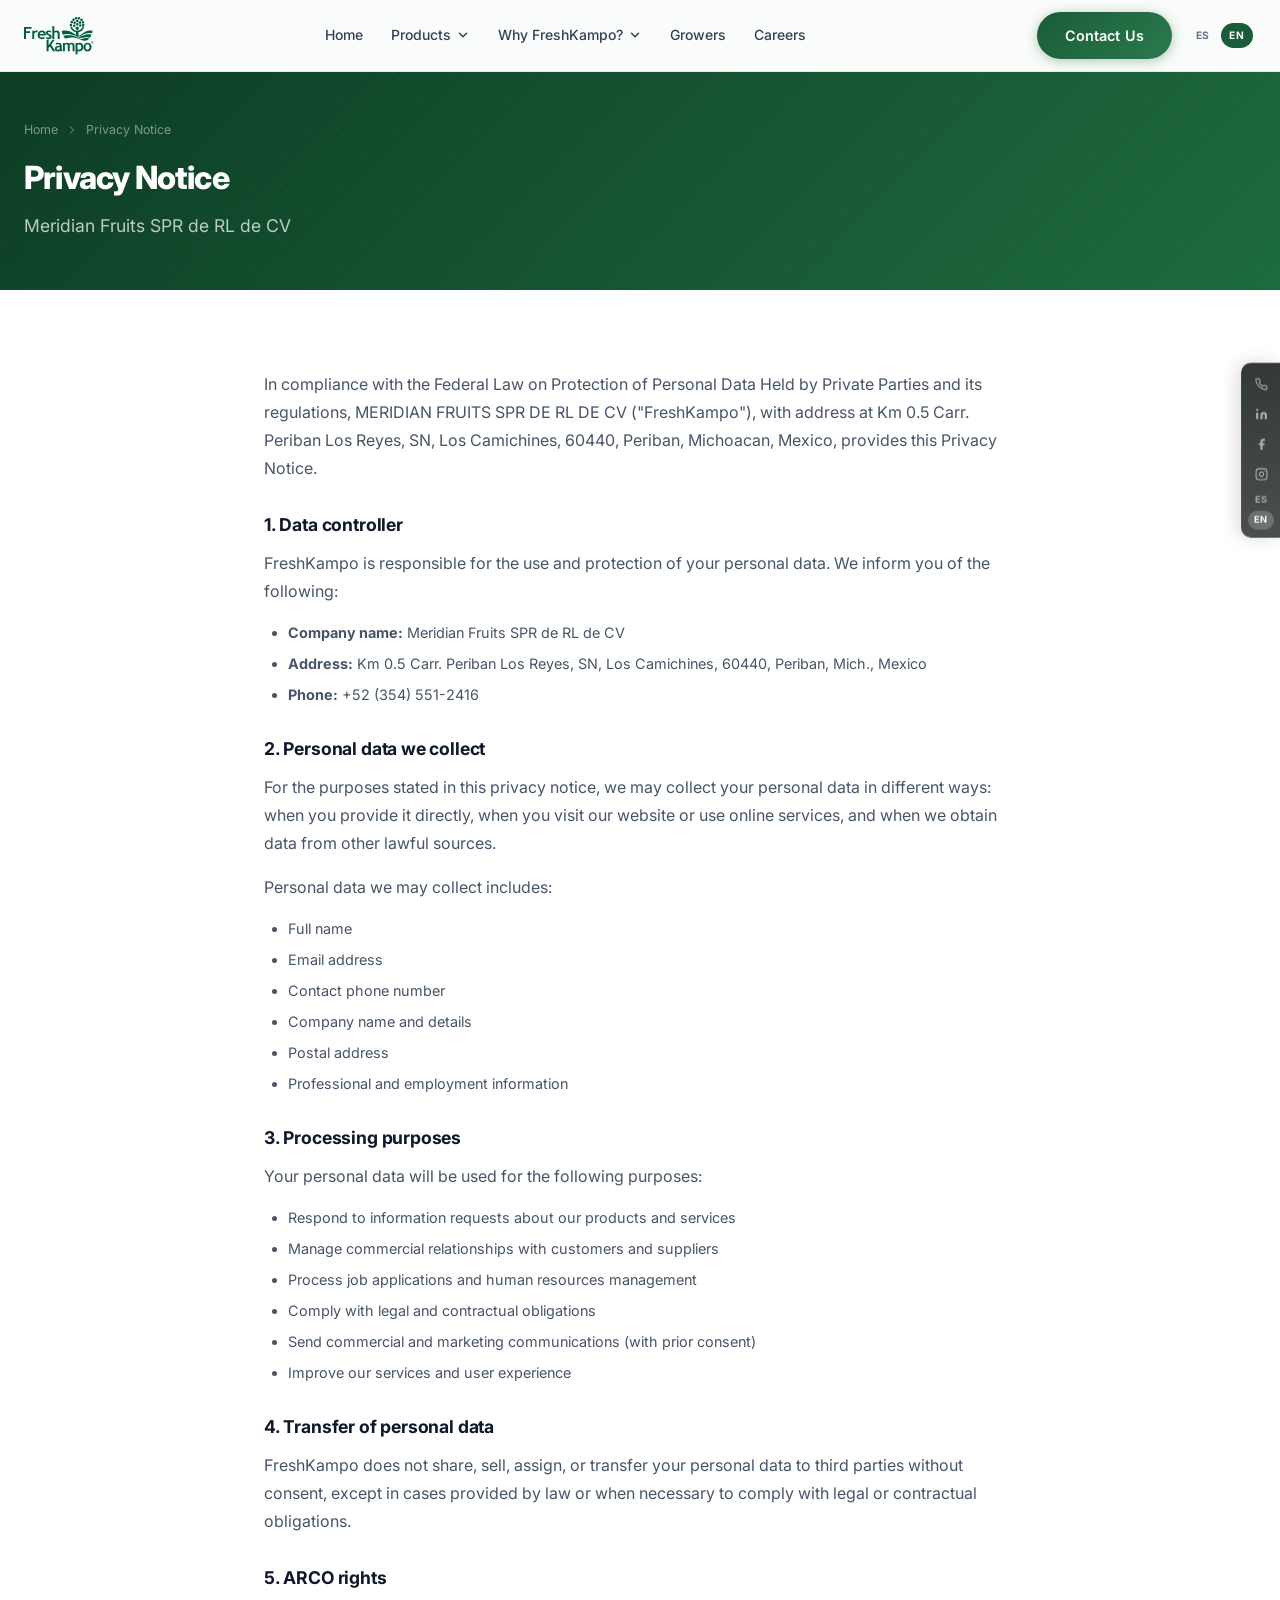
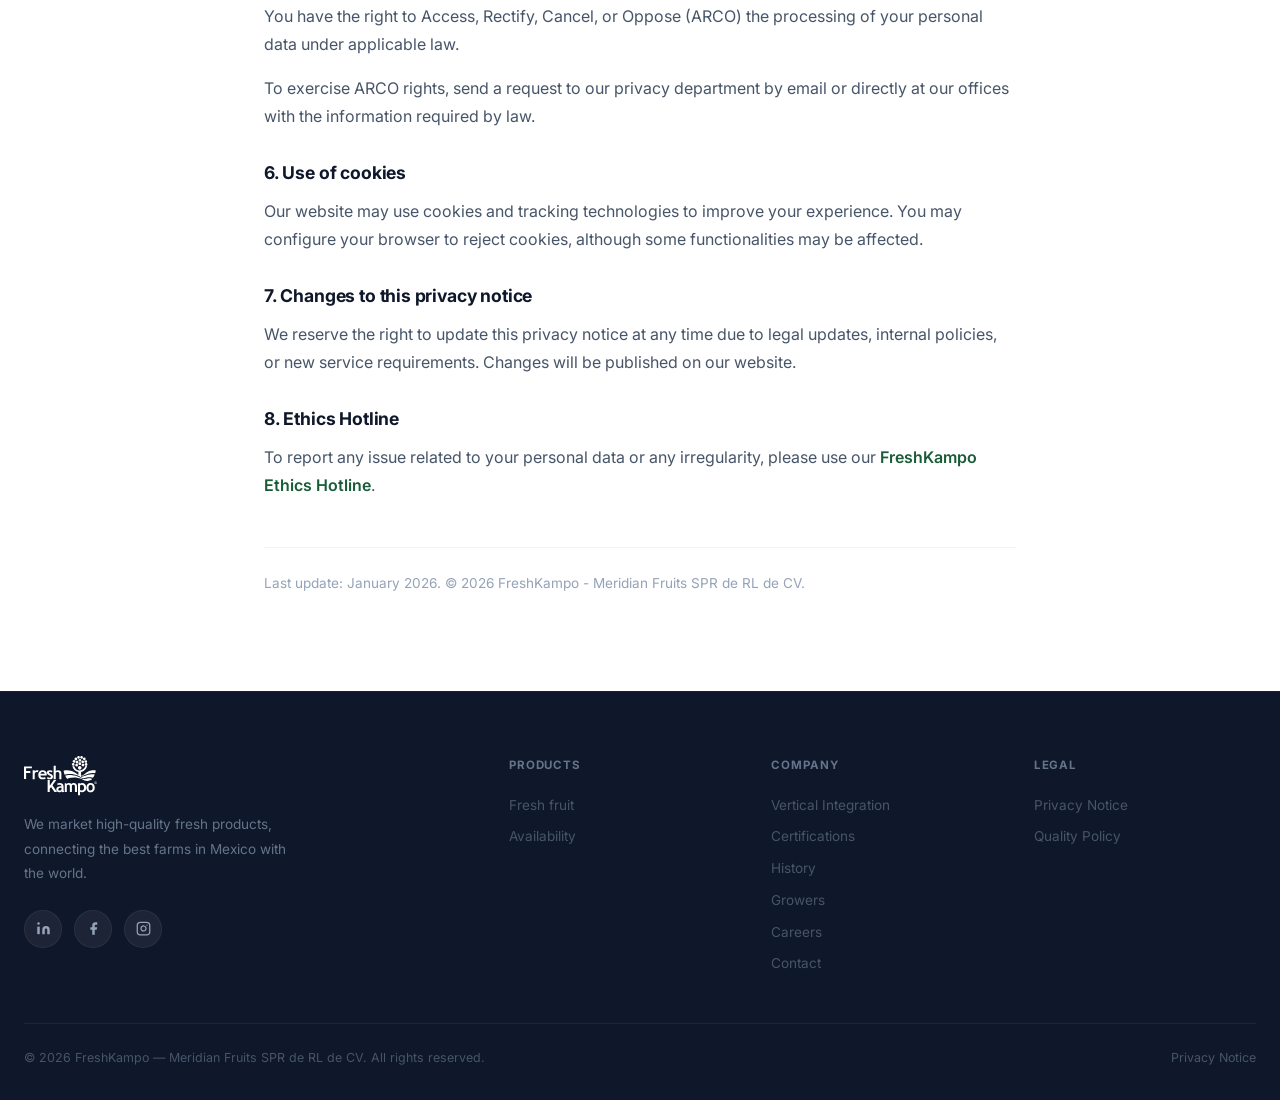
==== aviso-privacidad.html @ dcbe57a5 "aaa actualizacion" ====
<!DOCTYPE html>
<html lang="es">
<head>
  <meta charset="UTF-8" />
  <meta name="viewport" content="width=device-width, initial-scale=1.0" />
  <title>Aviso de Privacidad — FreshKampo | Meridian Fruits SPR de RL de CV</title>
  <meta name="description" content="Aviso de privacidad de FreshKampo — Meridian Fruits SPR de RL de CV. Protección de datos personales conforme a la Ley Federal de Protección de Datos Personales." />
  <meta name="robots" content="noindex" />
  <link rel="preconnect" href="https://fonts.googleapis.com" />
  <link rel="preconnect" href="https://fonts.gstatic.com" crossorigin />
  <link rel="icon" href="assets/img/faviconV2.png" type="image/png" />
  <link rel="stylesheet" href="css/style.css" />
</head>
<body>
<div id="top-bar-slot"></div>
<div id="nav-slot"></div>

<section class="page-hero" style="padding:var(--space-12) 0;">
  <div class="container">
    <nav class="breadcrumb" aria-label="Breadcrumb">
      <a href="index.html">Home</a>
      <svg xmlns="http://www.w3.org/2000/svg" viewBox="0 0 24 24" fill="none" stroke="currentColor" stroke-width="2" stroke-linecap="round" stroke-linejoin="round" width="12" height="12"><polyline points="9 18 15 12 9 6"/></svg>
      <span>Aviso de Privacidad</span>
    </nav>
    <h1 style="margin-top:.75rem;font-size:2rem;">Aviso de Privacidad</h1>
    <p>Meridian Fruits SPR de RL de CV</p>
  </div>
</section>

<section class="content-page">
  <div class="container" style="max-width:800px;">
    <div class="prose">
      <p>En cumplimiento con lo dispuesto por la <strong>Ley Federal de Protección de Datos Personales en Posesión de los Particulares</strong> (LFPDPPP) y su Reglamento, <strong>MERIDIAN FRUITS SPR DE RL DE CV</strong> (en adelante "FreshKampo"), con domicilio en Km 0.5 Carr. Peribán Los Reyes, SN, Los Camichines, 60440, Peribán, Michoacán, México, pone a su disposición el presente Aviso de Privacidad.</p>

      <h3>1. Responsable del tratamiento</h3>
      <p>FreshKampo es responsable del uso y protección de sus datos personales, y al respecto le informamos lo siguiente:</p>
      <ul>
        <li><strong>Razón social:</strong> Meridian Fruits SPR de RL de CV</li>
        <li><strong>Domicilio:</strong> Km 0.5 Carr. Peribán Los Reyes, SN, Los Camichines, 60440, Peribán, Mich., México</li>
        <li><strong>Teléfono:</strong> +52 (354) 551-2416</li>
      </ul>

      <h3>2. Datos personales que recabamos</h3>
      <p>Para las finalidades señaladas en este aviso de privacidad, podemos recabar sus datos personales de distintas formas: cuando usted nos los proporciona directamente, cuando visita nuestro sitio de internet o utiliza nuestros servicios en línea, y cuando obtenemos información a través de otras fuentes que están permitidas por la ley.</p>
      <p>Los datos personales que podemos recabar incluyen:</p>
      <ul>
        <li>Nombre completo</li>
        <li>Correo electrónico</li>
        <li>Teléfono de contacto</li>
        <li>Nombre y datos de la empresa</li>
        <li>Dirección postal</li>
        <li>Información profesional y laboral</li>
      </ul>

      <h3>3. Finalidades del tratamiento</h3>
      <p>Sus datos personales serán utilizados para las siguientes finalidades:</p>
      <ul>
        <li>Atender solicitudes de información sobre nuestros productos y servicios</li>
        <li>Gestionar relaciones comerciales con clientes y proveedores</li>
        <li>Procesar solicitudes de empleo y gestión de recursos humanos</li>
        <li>Dar cumplimiento a obligaciones legales y contractuales</li>
        <li>Enviar comunicaciones comerciales y de marketing (con su consentimiento previo)</li>
        <li>Mejorar nuestros servicios y experiencia de usuario</li>
      </ul>

      <h3>4. Transferencia de datos personales</h3>
      <p>FreshKampo no comparte, vende, cede ni transfiere sus datos personales a terceros sin su consentimiento, salvo en los casos previstos en el artículo 37 de la LFPDPPP o cuando resulte necesario para dar cumplimiento a obligaciones contractuales o legales.</p>

      <h3>5. Derechos ARCO</h3>
      <p>Usted tiene derecho a conocer qué datos personales tenemos de usted, para qué los utilizamos y las condiciones del uso que les damos (Acceso). Asimismo, es su derecho solicitar la corrección de su información personal en caso de que esté desactualizada, sea inexacta o incompleta (Rectificación); que la eliminemos de nuestros registros o bases de datos cuando considere que la misma no está siendo utilizada conforme a los principios, deberes y obligaciones previstas en la normativa (Cancelación); así como oponerse al uso de sus datos personales para fines específicos (Oposición). Estos derechos se conocen como los derechos ARCO.</p>
      <p>Para ejercer cualquiera de los derechos ARCO, usted deberá enviar una solicitud al correo electrónico de nuestro departamento de privacidad o directamente a nuestras oficinas, con la información requerida por la ley.</p>

      <h3>6. Uso de cookies</h3>
      <p>Nuestro sitio web puede utilizar cookies y otras tecnologías de seguimiento para mejorar la experiencia del usuario. Puede configurar su navegador para rechazar cookies, aunque esto podría afectar algunas funcionalidades del sitio.</p>

      <h3>7. Cambios al aviso de privacidad</h3>
      <p>Nos reservamos el derecho de efectuar en cualquier momento modificaciones o actualizaciones al presente aviso de privacidad, en atención a novedades legislativas, políticas internas o nuevos requerimientos para la prestación u ofrecimiento de nuestros servicios o productos. Estas modificaciones estarán disponibles a través de nuestro sitio web.</p>

      <h3>8. Línea Ética</h3>
      <p>Para reportar cualquier situación relacionada con el uso de sus datos personales o cualquier otra irregularidad, puede utilizar nuestra <a href="https://alzalavozfreshkampo.ethicsglobal.com/" target="_blank" rel="noopener" style="color:var(--c-primary);font-weight:600;">Línea Ética FreshKampo</a>.</p>

      <p style="margin-top:3rem;font-size:.85rem;color:var(--c-gray-400);border-top:1px solid var(--c-gray-100);padding-top:1.5rem;">Última actualización: Enero 2026. © 2026 FreshKampo — Meridian Fruits SPR de RL de CV.</p>
    </div>
  </div>
</section>

<div id="footer-slot"></div>
<div id="modal-slot"></div>
<script src="js/i18n.js"></script>
<script src="js/nav.js"></script>
<script src="js/app.js"></script>
<script src="js/page-i18n-overrides.js"></script>
</body>
</html>
---- css/style.css ----
/* ============================================================
   FRESHKAMPO 2026 — Design System & Global Styles
   Professional · Modern · International · 2026
   ============================================================ */

/* ── Google Fonts ── */
@import url('https://fonts.googleapis.com/css2?family=Inter:wght@300;400;500;600;700;800;900&family=Playfair+Display:ital,wght@0,600;0,700;1,600&display=swap');

/* ── Design Tokens ── */
:root {
  --c-primary:       #1A5C38;
  --c-primary-dark:  #0D3D24;
  --c-primary-light: #2A7A4E;
  --c-primary-50:    #F0F9F4;
  --c-primary-100:   #DCFCE7;
  --c-accent:        #C8A951;
  --c-accent-light:  #E8C96A;
  --c-accent-dark:   #A8893A;
  --c-red:           #BB0D3A;
  --c-white:         #FFFFFF;
  --c-gray-50:       #F8FAFC;
  --c-gray-100:      #F1F5F9;
  --c-gray-200:      #E2E8F0;
  --c-gray-300:      #CBD5E1;
  --c-gray-400:      #94A3B8;
  --c-gray-500:      #64748B;
  --c-gray-600:      #475569;
  --c-gray-700:      #334155;
  --c-gray-800:      #1E293B;
  --c-gray-900:      #0F172A;
  --font-sans:  'Inter', system-ui, -apple-system, sans-serif;
  --font-serif: 'Playfair Display', Georgia, serif;
  --space-1:.25rem; --space-2:.5rem; --space-3:.75rem; --space-4:1rem;
  --space-5:1.25rem; --space-6:1.5rem; --space-8:2rem; --space-10:2.5rem;
  --space-12:3rem; --space-16:4rem; --space-20:5rem; --space-24:6rem; --space-32:8rem;
  --r-sm:6px; --r-md:12px; --r-lg:20px; --r-xl:28px; --r-2xl:40px; --r-full:9999px;
  --shadow-xs:0 1px 2px rgba(0,0,0,.06);
  --shadow-sm:0 1px 3px rgba(0,0,0,.08),0 1px 2px rgba(0,0,0,.05);
  --shadow-md:0 4px 16px rgba(0,0,0,.10),0 2px 6px rgba(0,0,0,.07);
  --shadow-lg:0 12px 40px rgba(0,0,0,.12),0 4px 12px rgba(0,0,0,.08);
  --shadow-xl:0 24px 64px rgba(0,0,0,.16);
  --shadow-green:0 8px 32px rgba(26,92,56,.30);
  --shadow-gold:0 8px 32px rgba(200,169,81,.25);
  --t-fast:150ms ease; --t-base:250ms ease; --t-slow:400ms cubic-bezier(0.4,0,0.2,1);
  --nav-drawer-bg:linear-gradient(165deg,rgba(255,255,255,.68) 0%,rgba(244,249,246,.58) 100%);
  --nav-drawer-overlay:rgba(5,15,10,.24);
  --tb-bg:linear-gradient(165deg,rgba(10,18,13,.84) 0%,rgba(6,12,9,.72) 100%);
  --tb-bg-open:linear-gradient(165deg,rgba(9,16,12,.95) 0%,rgba(6,11,8,.88) 100%);
  --container:1280px; --nav-h:72px;
}

*,*::before,*::after{box-sizing:border-box;margin:0;padding:0}
html{scroll-behavior:smooth;-webkit-text-size-adjust:100%;font-size:16px}
body{font-family:var(--font-sans);color:var(--c-gray-900);background:var(--c-white);line-height:1.6;-webkit-font-smoothing:antialiased;-moz-osx-font-smoothing:grayscale;overflow-x:clip;padding-top:var(--nav-h)}
img,video{display:block;max-width:100%;height:auto}
a{color:inherit;text-decoration:none}
ul,ol{list-style:none}
button,input,textarea,select{font:inherit}
button{cursor:pointer;border:none;background:none}

h1{font-size:clamp(2.2rem,5vw,3.8rem);font-weight:800;line-height:1.1;letter-spacing:-.025em}
h2{font-size:clamp(1.75rem,3.5vw,2.75rem);font-weight:700;line-height:1.2;letter-spacing:-.02em}
h3{font-size:clamp(1.25rem,2.5vw,1.6rem);font-weight:600;line-height:1.3;letter-spacing:-.01em}
h4{font-size:1.1rem;font-weight:600;line-height:1.4}
p{line-height:1.75;color:var(--c-gray-600)}

.container{max-width:var(--container);margin:0 auto;padding:0 var(--space-6)}
.section{padding:var(--space-20) 0}
.section-sm{padding:var(--space-12) 0}
.section-lg{padding:var(--space-32) 0}
.text-center{text-align:center}
.text-white{color:var(--c-white)!important}
.sr-only{position:absolute;width:1px;height:1px;overflow:hidden;clip:rect(0,0,0,0)}

/* ── Badges ── */
.badge{display:inline-flex;align-items:center;gap:var(--space-2);font-size:.72rem;font-weight:700;letter-spacing:.07em;text-transform:uppercase;padding:5px 14px;border-radius:var(--r-full);background:var(--c-primary-100);color:var(--c-primary-dark);border:1px solid rgba(26,92,56,.15)}
.badge-accent{background:rgba(200,169,81,.12);color:var(--c-accent-dark);border-color:rgba(200,169,81,.25)}
.badge-red{background:rgba(187,13,58,.08);color:var(--c-red);border-color:rgba(187,13,58,.2)}

/* ── Section Headers ── */
.section-header{margin-bottom:var(--space-12)}
.section-header .badge{margin-bottom:var(--space-4)}
.section-header h2{color:var(--c-gray-900);margin-bottom:var(--space-4)}
.section-header p{font-size:1.1rem;color:var(--c-gray-500);max-width:600px}
.section-header.centered{text-align:center}
.section-header.centered p{margin:0 auto}

/* ── Buttons ── */
.btn{display:inline-flex;align-items:center;gap:var(--space-2);font-size:.9rem;font-weight:600;letter-spacing:.01em;padding:.75rem 1.75rem;border-radius:var(--r-full);transition:all var(--t-base);white-space:nowrap;position:relative;overflow:hidden}
.btn-primary{background:linear-gradient(135deg,var(--c-primary),var(--c-primary-light));color:var(--c-white);box-shadow:0 2px 12px rgba(26,92,56,.35)}
.btn-primary:hover{transform:translateY(-2px);box-shadow:var(--shadow-green)}
.btn-accent{background:linear-gradient(135deg,var(--c-accent-dark),var(--c-accent));color:var(--c-white);box-shadow:var(--shadow-gold)}
.btn-accent:hover{transform:translateY(-2px)}
.btn-outline{border:2px solid var(--c-primary);color:var(--c-primary);background:transparent}
.btn-outline:hover{background:var(--c-primary);color:var(--c-white);transform:translateY(-1px)}
.btn-white{background:var(--c-white);color:var(--c-primary-dark);box-shadow:var(--shadow-md)}
.btn-white:hover{background:var(--c-gray-50);transform:translateY(-2px)}
.btn-ghost{color:var(--c-primary)}
.btn-ghost:hover{background:var(--c-primary-50);border-radius:var(--r-full)}
.btn-lg{font-size:1rem;padding:1rem 2.25rem}
.btn-sm{font-size:.8rem;padding:.5rem 1.25rem}
.btn svg{width:18px;height:18px;flex-shrink:0}

/* ================================================================
   SPLASH SCREEN — 2026 Professional
   ================================================================ */
#splash{position:fixed;inset:0;z-index:9999;background:linear-gradient(160deg,#071d2e 0%,#0c3a26 55%,#051408 100%);display:flex;flex-direction:column;align-items:center;justify-content:center;overflow:hidden;transition:opacity .7s cubic-bezier(.4,0,.2,1),visibility .7s cubic-bezier(.4,0,.2,1)}
#splash.hidden{opacity:0;visibility:hidden;pointer-events:none}
@keyframes splashExit{from{opacity:1;transform:scale(1)}to{opacity:0;transform:scale(1.04)}}
#splash.hiding{animation:splashExit .6s cubic-bezier(.4,0,.2,1) forwards;pointer-events:none}

.splash-bg{position:absolute;inset:0;overflow:hidden;z-index:0}
.splash-bg-img{width:100%;height:100%;object-fit:cover;opacity:.07;filter:blur(8px) saturate(.4);transform:scale(1.1);animation:splashBgZoom 8s ease-out forwards}
@keyframes splashBgZoom{to{transform:scale(1);opacity:.1}}
.splash-bg::after{content:'';position:absolute;inset:0;background:radial-gradient(ellipse 70% 60% at 50% 40%,rgba(20,120,80,.18),transparent 70%)}

.splash-ray{position:absolute;top:0;left:-40%;width:30%;height:100%;background:linear-gradient(90deg,transparent 0%,rgba(100,255,170,.055) 50%,transparent 100%);transform:skewX(-12deg);z-index:1;pointer-events:none;animation:splashRaySweep 4s cubic-bezier(.4,0,.2,1) .6s infinite}
@keyframes splashRaySweep{0%{left:-40%;opacity:0}15%{opacity:1}80%{opacity:1}100%{left:130%;opacity:0}}

.splash-particles{position:absolute;inset:0;z-index:0;overflow:hidden}
.splash-particle{position:absolute;border-radius:50%;background:var(--c-primary);opacity:0;animation:particleFade 6s ease-in-out infinite}
.splash-particle:nth-child(1){width:6px;height:6px;left:12%;top:20%;animation-delay:0s}
.splash-particle:nth-child(2){width:4px;height:4px;left:80%;top:35%;animation-delay:.8s}
.splash-particle:nth-child(3){width:8px;height:8px;left:55%;top:70%;animation-delay:1.6s}
.splash-particle:nth-child(4){width:3px;height:3px;left:30%;top:80%;animation-delay:2.4s}
.splash-particle:nth-child(5){width:5px;height:5px;left:70%;top:15%;animation-delay:1.2s}
.splash-particle:nth-child(6){width:7px;height:7px;left:90%;top:65%;animation-delay:3s}
.splash-particle:nth-child(7){width:4px;height:4px;left:20%;top:50%;animation-delay:2s}
@keyframes particleFade{0%,100%{opacity:0;transform:translateY(0)}30%,70%{opacity:.4;transform:translateY(-20px)}}

.splash-inner{position:relative;z-index:2;display:flex;flex-direction:column;align-items:center;justify-content:center;padding:var(--space-8);max-width:540px;width:100%;text-align:center}

.splash-logo-wrap{margin-bottom:var(--space-7);animation:splashSlideDown .9s cubic-bezier(.16,1,.3,1) both}
.splash-logo-img{height:52px;width:auto;filter:brightness(0) invert(1);display:block;margin:0 auto}
.splash-logo-text-fallback{font-size:2.2rem;font-weight:800;color:var(--c-white);letter-spacing:-.03em}
.splash-logo-text-fallback span{color:var(--c-accent)}

.splash-card{background:rgba(255,255,255,.05);backdrop-filter:blur(20px);-webkit-backdrop-filter:blur(20px);border:1px solid rgba(255,255,255,.12);border-radius:var(--r-xl);padding:var(--space-8);width:100%;animation:splashSlideUp .9s .2s cubic-bezier(.16,1,.3,1) both;box-shadow:0 32px 80px rgba(0,0,0,.4),inset 0 1px 0 rgba(255,255,255,.1)}
.splash-card-badge{display:inline-block;font-size:.65rem;font-weight:700;letter-spacing:.12em;text-transform:uppercase;color:var(--c-accent);margin-bottom:var(--space-4)}
.splash-card h3{font-size:1rem;font-weight:700;color:var(--c-white);margin-bottom:var(--space-4);line-height:1.4}
.splash-card p{font-size:.85rem;color:rgba(255,255,255,.6);line-height:1.8;margin-bottom:var(--space-3)}
.splash-card-meta{font-size:.7rem;color:rgba(255,255,255,.3);margin-top:var(--space-4);padding-top:var(--space-4);border-top:1px solid rgba(255,255,255,.08)}

.splash-dismiss{display:inline-flex;align-items:center;gap:var(--space-2);font-size:.8rem;font-weight:600;color:rgba(255,255,255,.45);margin-top:var(--space-5);cursor:pointer;transition:color var(--t-fast);animation:splashSlideUp .9s .4s cubic-bezier(.16,1,.3,1) both;background:none;border:none}
.splash-dismiss:hover{color:var(--c-white)}
.splash-dismiss svg{width:14px;height:14px}

.splash-progress{margin-top:var(--space-4);animation:splashSlideUp .9s .35s cubic-bezier(.16,1,.3,1) both}
.splash-bar-track{width:160px;height:2px;background:rgba(255,255,255,.1);border-radius:var(--r-full);overflow:hidden;margin:0 auto}
.splash-bar-fill{height:100%;background:linear-gradient(90deg,var(--c-primary-light),var(--c-accent));border-radius:var(--r-full);animation:splashLoad 3.6s cubic-bezier(.4,0,.2,1) forwards}
@keyframes splashLoad{from{width:0}to{width:100%}}
@keyframes splashSlideDown{from{opacity:0;transform:translateY(-24px)}to{opacity:1;transform:translateY(0)}}
@keyframes splashSlideUp{from{opacity:0;transform:translateY(24px)}to{opacity:1;transform:translateY(0)}}

/* Nav menu close — fade + subtle slide up */
@keyframes navMenuSlideOut{from{opacity:1;transform:translateX(0)}to{opacity:0;transform:translateX(110%)}}
.nav-menu.closing{animation:navMenuSlideOut .22s cubic-bezier(.4,0,.6,1) both;pointer-events:none}

/* ================================================================
   TOP BAR (Desktop Floating / Mobile Bottom Tab)
   ================================================================ */
.top-bar{
  position:fixed;
  right:0;
  top:50%;
  transform:translateY(-50%);
  z-index:950;
  display:flex;
  flex-direction:column;
  align-items:center;
  gap:2px;
  background:var(--tb-bg);
  backdrop-filter:blur(12px);
  -webkit-backdrop-filter:blur(12px);
  border:1px solid rgba(255,255,255,.06);
  border-right:none;
  border-radius:10px 0 0 10px;
  padding:6px 4px;
  box-shadow:-4px 0 18px rgba(0,0,0,.14);
}
.top-bar .container,.top-bar-left,.top-bar-right{display:contents}
.top-bar-item{display:none}

/* icon buttons */
.tb-btn{
  position:relative;
  display:flex;
  align-items:center;
  justify-content:center;
  width:30px;
  height:28px;
  color:rgba(255,255,255,.56);
  border-radius:6px;
  transition:color .18s,background .18s;
}
.tb-btn:hover{color:rgba(255,255,255,.95);background:rgba(255,255,255,.11)}
.tb-btn svg{width:13px;height:13px;flex-shrink:0}

/* tooltip */
.tb-btn::before{
  content:attr(aria-label);
  position:absolute;
  right:calc(100% + 8px);
  top:50%;
  transform:translateY(-50%);
  background:rgba(6,12,8,.95);
  color:rgba(255,255,255,.88);
  font-size:.62rem;
  font-weight:600;
  letter-spacing:.04em;
  white-space:nowrap;
  padding:.22rem .6rem;
  border-radius:6px;
  pointer-events:none;
  opacity:0;
  transition:opacity .15s;
  border:1px solid rgba(255,255,255,.07);
}
.tb-btn:hover::before{opacity:1}

/* separators + lang */
.tb-sep{display:none}
.lang-switcher.lang-switcher--v{
  display:flex;
  flex-direction:column;
  gap:1px;
  background:none;
  border:none;
  padding:1px 0;
}
.top-bar .lang-btn{
  width:26px;
  padding:2px 1px;
  text-align:center;
  font-size:.58rem;
  letter-spacing:.04em;
  color:rgba(255,255,255,.52);
}
.top-bar .lang-btn.active{
  background:rgba(255,255,255,.2);
  color:var(--c-white);
}
.top-bar .lang-btn:hover:not(.active){color:var(--c-white)}
.tb-toggle,.tb-hide-desktop{display:none}

.lang-switcher{display:flex;align-items:center;gap:2px;background:rgba(255,255,255,.07);border:1px solid rgba(255,255,255,.08);border-radius:var(--r-full);padding:2px}
.lang-btn{font-size:.7rem;font-weight:700;letter-spacing:.06em;padding:3px 10px;border-radius:var(--r-full);color:var(--c-gray-500);transition:all var(--t-fast)}
.lang-btn.active{background:var(--c-primary);color:var(--c-white)}
.lang-btn:hover:not(.active){color:var(--c-white)}
.social-links{display:flex;align-items:center;gap:var(--space-2)}
.social-link{display:flex;align-items:center;justify-content:center;width:26px;height:26px;color:var(--c-gray-500);border-radius:var(--r-sm);transition:all var(--t-fast)}
.social-link:hover{color:var(--c-white);background:rgba(255,255,255,.08)}
.social-link svg{width:13px;height:13px}

/* ================================================================
   NAVIGATION — Glass / Sticky
   ================================================================ */
.nav{position:fixed;top:0;left:0;right:0;z-index:1200;background:rgba(248,251,249,.78);backdrop-filter:blur(18px) saturate(135%);-webkit-backdrop-filter:blur(18px) saturate(135%);border-bottom:1px solid rgba(15,23,42,.08);height:var(--nav-h);transition:box-shadow var(--t-base),background var(--t-base),border-color var(--t-base)}
.nav.scrolled{background:rgba(248,251,249,.9);box-shadow:0 8px 28px rgba(0,0,0,.12);border-bottom-color:rgba(15,23,42,.14)}
.nav .container{height:100%;display:flex;align-items:center;justify-content:space-between;gap:var(--space-6)}

.nav-logo{display:flex;align-items:center;gap:var(--space-3);flex-shrink:0;text-decoration:none;transition:opacity var(--t-fast)}
.nav-logo:hover{opacity:.9}
.nav-logo-img{height:38px;width:auto;filter:brightness(0) saturate(1) invert(25%) sepia(60%) saturate(600%) hue-rotate(108deg)}
.nav-logo-text{font-size:1.5rem;font-weight:800;color:var(--c-primary-dark);letter-spacing:-.03em;line-height:1}
.nav-logo-text span{color:var(--c-accent)}

.nav-menu{display:flex;align-items:center;gap:4px;flex:1;justify-content:center}
.nav-item{position:relative}
.nav-link{display:flex;align-items:center;gap:5px;font-size:.875rem;font-weight:500;color:var(--c-gray-700);padding:8px 12px;border-radius:var(--r-md);transition:all var(--t-fast);white-space:nowrap;position:relative}
.nav-link:hover{color:var(--c-primary);background:var(--c-primary-50)}
/* Active — color + background + bottom dot indicator on desktop */
.nav-link.active{color:var(--c-primary);background:var(--c-primary-50);font-weight:600}
.nav-link.active::after{content:'';position:absolute;bottom:4px;left:50%;transform:translateX(-50%);width:4px;height:4px;background:var(--c-primary);border-radius:50%;opacity:.8}
.nav-link svg{width:14px;height:14px;transition:transform var(--t-base);flex-shrink:0}
.nav-item:hover .nav-link svg,.nav-item.open .nav-link svg{transform:rotate(180deg)}

.dropdown{position:absolute;top:calc(100% + 10px);left:0;background:var(--c-white);border:1px solid var(--c-gray-100);border-radius:var(--r-lg);padding:8px;box-shadow:0 20px 60px rgba(0,0,0,.12),0 4px 16px rgba(0,0,0,.08);min-width:230px;opacity:0;visibility:hidden;transform:translateY(-6px) scale(.98);transition:all var(--t-base);pointer-events:none}
.dropdown::before{display:none}
.nav-item:hover .dropdown{opacity:1;visibility:visible;transform:translateY(0) scale(1);pointer-events:auto}
/* Bridge gap between nav-link and dropdown so hover doesn't break */
.nav-item::after{content:'';position:absolute;top:100%;left:-8px;right:-8px;height:14px;display:none}
.nav-item:hover::after{display:block}
.dropdown-link{display:flex;align-items:center;gap:var(--space-3);padding:10px var(--space-4);border-radius:var(--r-md);font-size:.875rem;color:var(--c-gray-700);transition:all var(--t-fast)}
.dropdown-link:hover{background:var(--c-primary-50);color:var(--c-primary)}
.dropdown-link svg{width:15px;height:15px;color:var(--c-gray-400);flex-shrink:0}
.dropdown-link:hover svg{color:var(--c-primary)}
.dropdown-link-tag{font-size:.6rem;font-weight:700;letter-spacing:.07em;text-transform:uppercase;padding:2px 6px;border-radius:var(--r-full);background:rgba(200,169,81,.15);color:var(--c-accent-dark)}

.nav-actions{display:flex;align-items:center;gap:var(--space-3);flex-shrink:0}
.nav-lang{display:flex;align-items:center}
.nav-lang .lang-btn{min-width:32px;padding:4px 8px;font-size:.64rem}

.nav-toggle{display:none;align-items:center;justify-content:center;flex-direction:column;gap:4px;width:40px;height:40px;border:1px solid var(--c-gray-200);border-radius:10px;background:var(--c-white);color:var(--c-primary);transition:border-color var(--t-fast),background var(--t-fast),transform var(--t-fast)}
.nav-toggle:hover{border-color:var(--c-primary-100);background:var(--c-primary-50)}
.nav-toggle span{display:block;width:18px;height:2px;background:currentColor;border-radius:999px;transition:transform .2s ease,opacity .2s ease}
.nav-toggle.open span:nth-child(1){transform:translateY(6px) rotate(45deg)}
.nav-toggle.open span:nth-child(2){opacity:0}
.nav-toggle.open span:nth-child(3){transform:translateY(-6px) rotate(-45deg)}

.nav-drawer-overlay{display:none}

.nav-social-row{display:none}
.nav-mobile-cta{display:none}
.nav-link-cta{justify-content:center;font-weight:700}
.nav-social-title{font-size:.7rem;font-weight:700;letter-spacing:.08em;text-transform:uppercase;color:var(--c-gray-500)}
.nav-social-links{display:flex;align-items:center;gap:10px}
.nav-social-link{display:flex;align-items:center;justify-content:center;width:36px;height:36px;border-radius:50%;border:1px solid var(--c-gray-200);background:var(--c-white);color:var(--c-primary);transition:all var(--t-fast)}
.nav-social-link:hover{color:var(--c-white);background:var(--c-primary);border-color:var(--c-primary)}
.nav-social-link svg{width:16px;height:16px}

/* ================================================================
   HERO SECTION
   ================================================================ */
.hero{position:relative;min-height:calc(100vh - var(--nav-h) - 38px);display:flex;align-items:center;background:var(--c-primary-dark);overflow:hidden}
.hero-bg-img{position:absolute;inset:0;z-index:0;background:url('../assets/img/imagen-home_aguacates.png') center/cover no-repeat;opacity:.22;filter:saturate(.7)}
.hero-video-bg{position:absolute;inset:0;z-index:0;overflow:hidden}
.hero-video-bg video{width:100%;height:100%;object-fit:cover;opacity:.72;display:block}
.hero-gradient{position:absolute;inset:0;z-index:1;background:linear-gradient(108deg,rgba(13,61,36,.72) 0%,rgba(13,61,36,.58) 55%,rgba(13,61,36,.38) 100%)}
.hero-pattern{position:absolute;inset:0;z-index:1;opacity:.04;background-image:radial-gradient(circle at 1px 1px,rgba(255,255,255,.9) 1px,transparent 0);background-size:28px 28px}
.hero-blob{position:absolute;right:-10%;top:-20%;z-index:1;width:700px;height:700px;background:radial-gradient(ellipse,rgba(26,92,56,.35),transparent 70%);border-radius:50%;filter:blur(60px);pointer-events:none}

.hero .container{position:relative;z-index:2;display:grid;grid-template-columns:1.1fr .9fr;gap:var(--space-12);align-items:center;padding-top:var(--space-16);padding-bottom:var(--space-16)}
.hero-badge{display:inline-flex;align-items:center;gap:var(--space-2);font-size:.72rem;font-weight:700;letter-spacing:.1em;text-transform:uppercase;color:var(--c-accent);margin-bottom:var(--space-5);padding:6px 16px;background:rgba(200,169,81,.12);border:1px solid rgba(200,169,81,.25);border-radius:var(--r-full)}
.hero-badge::before{content:'';display:block;width:6px;height:6px;background:var(--c-accent);border-radius:50%}
.hero h1{color:var(--c-white);margin-bottom:var(--space-6)}
.hero h1 em{color:var(--c-accent);font-style:normal}
.hero-desc{font-size:1.1rem;color:rgba(255,255,255,.75);margin-bottom:var(--space-8);line-height:1.8;max-width:520px}
.hero-actions{display:flex;align-items:center;gap:var(--space-4);flex-wrap:wrap}
.hero-stats{display:grid;grid-template-columns:repeat(3,1fr);gap:var(--space-6);margin-top:var(--space-10);padding-top:var(--space-8);border-top:1px solid rgba(255,255,255,.12)}
.hero-stat-num{font-size:2.2rem;font-weight:800;color:var(--c-white);line-height:1}
.hero-stat-num span{color:var(--c-accent)}
.hero-stat-label{font-size:.75rem;color:rgba(255,255,255,.5);margin-top:4px;line-height:1.4}

.hero-visual{display:flex;flex-direction:column;gap:var(--space-4);align-items:flex-end}
.hero-card-glass{background:rgba(255,255,255,.07);backdrop-filter:blur(20px);-webkit-backdrop-filter:blur(20px);border:1px solid rgba(255,255,255,.14);border-radius:var(--r-xl);padding:var(--space-6);width:100%;max-width:380px;box-shadow:0 24px 64px rgba(0,0,0,.3),inset 0 1px 0 rgba(255,255,255,.1);animation:heroCardIn 1s .5s cubic-bezier(.16,1,.3,1) both}
@keyframes heroCardIn{from{opacity:0;transform:translateX(30px) translateY(10px)}to{opacity:1;transform:translateX(0) translateY(0)}}
.hero-card-title{font-size:.65rem;font-weight:700;letter-spacing:.1em;text-transform:uppercase;color:var(--c-accent);margin-bottom:var(--space-4)}
.hero-card-copy{font-size:.9rem;color:rgba(255,255,255,.78);line-height:1.7;margin-bottom:var(--space-4)}
.hero-card-list{list-style:none;display:flex;flex-direction:column;gap:var(--space-2)}
.hero-card-list li{font-size:.78rem;color:rgba(255,255,255,.7);background:rgba(255,255,255,.06);border:1px solid rgba(255,255,255,.12);border-radius:var(--r-md);padding:8px 10px;line-height:1.45}
.hero-cert-grid{display:grid;grid-template-columns:repeat(4,1fr);gap:var(--space-3)}
.hero-cert-item{display:flex;flex-direction:column;align-items:center;gap:var(--space-2);background:rgba(255,255,255,.06);border-radius:var(--r-md);padding:var(--space-3);transition:background var(--t-fast)}
.hero-cert-item:hover{background:rgba(255,255,255,.12)}
.hero-cert-item img{width:36px;height:36px;object-fit:contain;border-radius:var(--r-sm)}
.hero-cert-name{font-size:.6rem;font-weight:600;color:rgba(255,255,255,.6);text-align:center;line-height:1.3}
.hero-products-mini{background:rgba(255,255,255,.05);backdrop-filter:blur(20px);border:1px solid rgba(255,255,255,.1);border-radius:var(--r-xl);padding:var(--space-5) var(--space-6);width:100%;max-width:380px;animation:heroCardIn 1s .7s cubic-bezier(.16,1,.3,1) both}
.hero-products-mini-title{font-size:.65rem;font-weight:700;letter-spacing:.1em;text-transform:uppercase;color:rgba(255,255,255,.4);margin-bottom:var(--space-3)}
.hero-chips{display:flex;gap:var(--space-2);flex-wrap:wrap}
.hero-chip{background:rgba(255,255,255,.08);border:1px solid rgba(255,255,255,.1);border-radius:var(--r-full);padding:4px 12px;font-size:.78rem;color:rgba(255,255,255,.75);font-weight:500;display:flex;align-items:center;gap:5px;transition:all var(--t-fast)}
.hero-chip:hover{background:rgba(255,255,255,.15);border-color:rgba(200,169,81,.4);color:var(--c-accent)}

/* ================================================================
   TRUST BAR — Ticker
   ================================================================ */
.trust-bar{background:var(--c-gray-900);padding:var(--space-5) 0;border-bottom:1px solid rgba(255,255,255,.04);overflow:hidden}
.trust-bar-inner{display:flex;align-items:center;gap:var(--space-8)}
.trust-bar-label{font-size:.65rem;font-weight:700;letter-spacing:.1em;text-transform:uppercase;color:var(--c-gray-600);white-space:nowrap;flex-shrink:0;padding:0 var(--space-6)}
.trust-bar-divider{width:1px;height:24px;background:rgba(255,255,255,.08);flex-shrink:0}
.trust-ticker-wrap{flex:1;overflow:hidden;-webkit-mask:linear-gradient(90deg,transparent,black 10%,black 90%,transparent);mask:linear-gradient(90deg,transparent,black 10%,black 90%,transparent)}
.trust-ticker{display:flex;align-items:center;gap:var(--space-8);animation:ticker 28s linear infinite;width:max-content}
.trust-ticker:hover{animation-play-state:paused}
@keyframes ticker{from{transform:translateX(0)}to{transform:translateX(-50%)}}
.trust-cert-img{height:38px;width:38px;object-fit:contain;border-radius:var(--r-md);filter:grayscale(.4) brightness(.9);transition:filter var(--t-base),transform var(--t-base);flex-shrink:0}
.trust-cert-img:hover{filter:none;transform:scale(1.1)}
.trust-cert-text{font-size:.72rem;font-weight:700;color:var(--c-gray-500);letter-spacing:.05em;text-transform:uppercase;white-space:nowrap;transition:color var(--t-fast)}
.trust-cert-text:hover{color:var(--c-gray-300)}

/* ================================================================
   STATS
   ================================================================ */
.stats-section{background:var(--c-primary-50);padding:var(--space-16) 0}
.stats-grid{display:grid;grid-template-columns:repeat(4,1fr);gap:var(--space-6)}
.stat-card{background:var(--c-white);border-radius:var(--r-xl);padding:var(--space-8) var(--space-6);text-align:center;box-shadow:var(--shadow-sm);transition:all var(--t-slow);border:1px solid var(--c-gray-100);position:relative;overflow:hidden}
.stat-card::before{content:'';position:absolute;top:0;left:0;right:0;height:3px;background:linear-gradient(90deg,var(--c-primary),var(--c-accent));opacity:0;transition:opacity var(--t-base)}
.stat-card:hover{transform:translateY(-6px);box-shadow:var(--shadow-md)}
.stat-card:hover::before{opacity:1}
.stat-icon{width:54px;height:54px;border-radius:var(--r-lg);background:var(--c-primary-50);display:flex;align-items:center;justify-content:center;margin:0 auto var(--space-4);color:var(--c-primary);transition:background var(--t-base)}
.stat-card:hover .stat-icon{background:var(--c-primary);color:var(--c-white)}
.stat-icon svg{width:24px;height:24px}
.stat-num{font-size:2.6rem;font-weight:800;color:var(--c-primary-dark);line-height:1;margin-bottom:var(--space-2)}
.stat-num span{color:var(--c-accent)}
.stat-label{font-size:.82rem;color:var(--c-gray-500);font-weight:500}

/* ================================================================
   PRODUCTS
   ================================================================ */
.products-showcase{background:var(--c-white)}
.products-grid{display:grid;grid-template-columns:repeat(3,1fr);gap:var(--space-6);margin-top:var(--space-2)}
.product-card{background:var(--c-white);border:1px solid var(--c-gray-100);border-radius:var(--r-xl);overflow:hidden;transition:all var(--t-slow);cursor:pointer}
.product-card:hover{transform:translateY(-8px);box-shadow:var(--shadow-lg);border-color:var(--c-primary-100)}
.product-card-image{height:210px;display:flex;align-items:center;justify-content:center;font-size:4.5rem;position:relative;overflow:hidden}
.product-card-image img{width:100%;height:100%;object-fit:cover;position:absolute;inset:0;transition:transform var(--t-slow)}
.product-card:hover .product-card-image img{transform:scale(1.06)}
.product-card-image--clean{background:linear-gradient(145deg,#f5f8f4 0%,#ecf3ee 55%,#e8efe9 100%)}
.product-card-image--clean::after{content:'';position:absolute;inset:0;background:radial-gradient(circle at 18% 24%,rgba(26,92,56,.12),transparent 45%),radial-gradient(circle at 82% 74%,rgba(200,169,81,.16),transparent 48%)}
.product-card-glyph{position:relative;z-index:1;font-size:4rem;line-height:1;filter:drop-shadow(0 6px 18px rgba(0,0,0,.12))}
.product-card-image:has(img) .product-card-glyph{display:none}
.product-card-image:has(img)::after{display:none}
.product-card-image--fresa .product-card-glyph{color:#c63e4a}
.product-card-image--frambuesa .product-card-glyph{color:#b93f7a}
.product-card-image--zarzamora .product-card-glyph{color:#4f4a76}
.product-card-image--arandano .product-card-glyph{color:#3862a8}
.product-card-image--aguacate .product-card-glyph{color:#3f7a44}
.product-card-image--higo .product-card-glyph{color:#8d5b74}
.product-card-body{padding:var(--space-6)}
.product-card-title{font-size:1.1rem;font-weight:700;color:var(--c-gray-900);margin-bottom:var(--space-2)}
.product-card-desc{font-size:.85rem;color:var(--c-gray-500);line-height:1.7;margin-bottom:var(--space-4)}
.product-card-tags{display:flex;gap:var(--space-2);flex-wrap:wrap;margin-bottom:var(--space-4)}
.product-tag{font-size:.68rem;font-weight:700;letter-spacing:.05em;text-transform:uppercase;padding:3px 10px;border-radius:var(--r-full);background:var(--c-primary-50);color:var(--c-primary)}
.product-tag-organic{background:rgba(200,169,81,.12);color:var(--c-accent-dark)}
.product-card-link{display:inline-flex;align-items:center;gap:var(--space-2);font-size:.875rem;font-weight:600;color:var(--c-primary);transition:gap var(--t-fast)}
.product-card-link:hover{gap:var(--space-3)}
.product-card-link svg{width:16px;height:16px}

/* ================================================================
  CAREERS GALLERY
  ================================================================ */
.careers-gallery-section{background:radial-gradient(circle at 10% 0%,#f4faf6 0%,var(--c-gray-50) 38%,#eef5f1 100%)}
.careers-gallery-pro{display:grid;grid-template-columns:minmax(0,1fr) 210px;gap:var(--space-3);align-items:stretch;max-width:1080px;margin:0 auto}
.careers-gallery-main{position:relative;border-radius:var(--r-xl);overflow:hidden;background:#06170f;box-shadow:0 20px 52px rgba(7,24,16,.2)}
.careers-gallery-track{display:flex;width:100%;transition:transform .7s cubic-bezier(.2,.75,.2,1)}
.careers-gallery-slide{min-width:100%;position:relative;aspect-ratio:19/10;overflow:hidden}
.careers-gallery-slide img{position:absolute;inset:0;width:100%;height:100%;object-fit:cover;display:block;transform:scale(1.02);transition:transform 5s ease}
.careers-gallery-slide.is-active img{transform:scale(1.09)}
.careers-gallery-slide::after{content:'';position:absolute;inset:0;background:linear-gradient(to top,rgba(4,14,8,.9) 0%,rgba(4,14,8,.5) 46%,rgba(4,14,8,.18) 100%)}
.careers-gallery-caption{position:absolute;left:clamp(.9rem,2.3vw,1.5rem);right:clamp(.9rem,2.3vw,1.5rem);bottom:clamp(.8rem,2.2vw,1.3rem);z-index:2;color:#fff;max-width:min(560px,100%)}
.careers-gallery-kicker{display:inline-flex;align-items:center;gap:6px;font-size:.62rem;font-weight:700;letter-spacing:.13em;text-transform:uppercase;color:var(--c-accent);margin-bottom:.7rem}
.careers-gallery-kicker::before{content:'';width:6px;height:6px;border-radius:50%;background:var(--c-accent)}
.careers-gallery-caption h3{font-size:clamp(1.12rem,2.25vw,1.85rem);font-weight:700;line-height:1.15;margin-bottom:.35rem;text-shadow:0 8px 20px rgba(0,0,0,.45)}
.careers-gallery-caption p{font-size:clamp(.8rem,1.25vw,.93rem);line-height:1.62;color:rgba(255,255,255,.82);max-width:56ch}
.careers-gallery-ui{position:absolute;left:0;right:0;bottom:0;z-index:3;display:grid;grid-template-columns:auto 1fr auto auto;align-items:center;gap:.7rem;padding:.65rem .85rem;background:linear-gradient(to top,rgba(5,16,9,.88),rgba(5,16,9,.42) 70%,transparent)}
.careers-gallery-nav{width:38px;height:38px;border-radius:50%;border:1px solid rgba(255,255,255,.18);background:rgba(255,255,255,.08);color:#fff;display:flex;align-items:center;justify-content:center;cursor:pointer;transition:all var(--t-fast);backdrop-filter:blur(10px);-webkit-backdrop-filter:blur(10px)}
.careers-gallery-nav:hover{background:rgba(200,169,81,.85);color:#08150d;border-color:rgba(200,169,81,.95)}
.careers-gallery-nav:disabled{opacity:.35;cursor:not-allowed}
.careers-gallery-progress{height:6px;border-radius:999px;background:rgba(255,255,255,.2);overflow:hidden}
.careers-gallery-progress span{display:block;height:100%;width:0;background:linear-gradient(90deg,var(--c-accent),#f2d891);transition:width .45s ease}
.careers-gallery-counter{display:flex;align-items:center;gap:.3rem;font-size:.72rem;font-weight:700;letter-spacing:.08em;color:rgba(255,255,255,.9);text-transform:uppercase}
.careers-gallery-thumbs{display:flex;flex-direction:column;gap:.45rem;max-height:100%;overflow:auto;padding-right:2px}
.careers-gallery-thumb{display:flex;align-items:center;gap:.6rem;padding:.4rem;border-radius:12px;border:1px solid transparent;background:rgba(255,255,255,.62);cursor:pointer;text-align:left;transition:all var(--t-fast)}
.careers-gallery-thumb img{width:48px;height:34px;object-fit:cover;border-radius:8px;flex-shrink:0}
.careers-gallery-thumb span{font-size:.72rem;font-weight:600;color:var(--c-gray-700);line-height:1.3}
.careers-gallery-thumb:hover{border-color:rgba(26,92,56,.2);background:#fff}
.careers-gallery-thumb.is-active{border-color:rgba(26,92,56,.45);background:#fff;box-shadow:0 8px 20px rgba(12,54,31,.1)}
.careers-gallery-hint{margin-top:var(--space-3);font-size:.76rem;color:var(--c-gray-500);text-align:center}

/* ================================================================
   CERTIFICATIONS — Dark
   ================================================================ */
.certs-section{background:var(--c-gray-900)}
.certs-grid{display:grid;grid-template-columns:repeat(3,1fr);gap:var(--space-4);margin-top:var(--space-2)}
.cert-card{background:rgba(255,255,255,.04);border:1px solid rgba(255,255,255,.07);border-radius:var(--r-lg);padding:var(--space-6);transition:all var(--t-base)}
.cert-card:hover{background:rgba(255,255,255,.08);border-color:rgba(200,169,81,.25);transform:translateY(-4px)}
.cert-card-top{display:flex;align-items:center;gap:var(--space-3);margin-bottom:var(--space-3)}
.cert-logo-img{width:48px;height:48px;object-fit:contain;border-radius:var(--r-md);flex-shrink:0}
.cert-icon{width:48px;height:48px;border-radius:var(--r-md);background:rgba(26,92,56,.4);display:flex;align-items:center;justify-content:center;color:var(--c-accent);flex-shrink:0}
.cert-icon svg{width:22px;height:22px}
.cert-name{font-size:.9rem;font-weight:700;color:var(--c-white)}
.cert-category{font-size:.68rem;color:var(--c-gray-500);margin-top:2px;letter-spacing:.04em;text-transform:uppercase}
.cert-desc{font-size:.8rem;color:rgba(255,255,255,.45);line-height:1.7}

/* ================================================================
   WHY FRESHKAMPO
   ================================================================ */
.why-section{background:linear-gradient(180deg,#f7faf8 0%,#fff 100%)}
.why-grid{display:grid;grid-template-columns:minmax(0,1.1fr) minmax(340px,.9fr);gap:var(--space-10);align-items:stretch}
.why-content{display:flex;flex-direction:column}
.why-features{display:flex;flex-direction:column;gap:.6rem;margin-top:var(--space-8)}
.why-feature{display:flex;gap:1rem;padding:.9rem 1rem;border-radius:var(--r-lg);transition:all var(--t-base);border:1px solid var(--c-gray-100);background:#fff;box-shadow:0 1px 4px rgba(0,0,0,.04)}
.why-feature:hover{background:var(--c-primary-50);border-color:var(--c-primary-100);box-shadow:0 4px 16px rgba(13,61,36,.08);transform:translateY(-1px)}
.why-feature-icon{width:42px;height:42px;flex-shrink:0;border-radius:var(--r-md);background:var(--c-primary-100);display:flex;align-items:center;justify-content:center;color:var(--c-primary);transition:all var(--t-base)}
.why-feature:hover .why-feature-icon{background:var(--c-primary);color:var(--c-white)}
.why-feature-icon svg{width:18px;height:18px}
.why-feature-title{font-size:.92rem;font-weight:700;color:var(--c-gray-900);margin-bottom:2px}
.why-feature-desc{font-size:.8rem;color:var(--c-gray-500);line-height:1.62}
.why-visual{position:relative;align-self:stretch}
.why-visual-main{border-radius:var(--r-xl);overflow:hidden;aspect-ratio:4/5;background:linear-gradient(180deg,var(--c-primary) 0%,var(--c-primary-dark) 100%);position:relative}
.why-visual-main img{position:absolute;inset:0;width:100%;height:100%;object-fit:cover}
.why-floating-card{position:absolute;right:-24px;top:32px;background:var(--c-white);border-radius:var(--r-lg);padding:var(--space-5);box-shadow:var(--shadow-lg);width:180px;border:1px solid var(--c-gray-100)}
.why-floating-card-num{font-size:2.4rem;font-weight:800;color:var(--c-primary);line-height:1}
.why-floating-card-label{font-size:.72rem;color:var(--c-gray-500);margin-top:4px;line-height:1.4}

/* ================================================================
   CLIENTS
   ================================================================ */
.clients-section{background:var(--c-white);padding:var(--space-16) 0}
.clients-grid{display:grid;grid-template-columns:repeat(5,1fr);gap:var(--space-4);margin-top:var(--space-8);align-items:center}
.client-logo{display:flex;align-items:center;justify-content:center;padding:var(--space-5);border:1px solid var(--c-gray-100);border-radius:var(--r-lg);transition:all var(--t-base);aspect-ratio:2/1;overflow:hidden;cursor:default}
.client-logo:hover{border-color:var(--c-primary-100);box-shadow:var(--shadow-md);transform:translateY(-3px)}
.client-logo img{height:32px;width:auto;object-fit:contain;filter:grayscale(1) opacity(.45);transition:all var(--t-base)}
.client-logo:hover img{filter:grayscale(0) opacity(1);transform:scale(1.05)}
.client-logo span{transition:color var(--t-base)}
.client-logo:hover span{color:var(--c-primary)!important}

/* ================================================================
   GLOBAL PRESENCE
   ================================================================ */
.presence-section{background:var(--c-primary-50)}
.presence-offices{display:grid;grid-template-columns:repeat(4,1fr);gap:var(--space-4);margin-top:var(--space-4)}
.office-card{background:var(--c-white);border-radius:var(--r-lg);padding:var(--space-6);border:1px solid var(--c-gray-100);transition:all var(--t-slow)}
.office-card:hover{box-shadow:var(--shadow-md);transform:translateY(-4px)}
.office-flag{font-size:2rem;margin-bottom:var(--space-3)}
.office-region{font-size:.65rem;font-weight:700;letter-spacing:.1em;text-transform:uppercase;color:var(--c-primary);margin-bottom:var(--space-2)}
.office-company{font-size:1rem;font-weight:700;color:var(--c-gray-900);margin-bottom:var(--space-3)}
.office-info{font-size:.78rem;color:var(--c-gray-500);line-height:1.8}
.office-phone{display:flex;align-items:center;gap:var(--space-2);font-size:.78rem;color:var(--c-primary);font-weight:600;margin-top:var(--space-3)}
.office-phone svg{width:13px;height:13px}

/* ================================================================
   PRODUCERS
   ================================================================ */
.producers-section{background:linear-gradient(135deg,var(--c-primary-dark) 0%,#1e6b40 100%);position:relative;overflow:hidden}
.producers-section::before{content:'';position:absolute;inset:0;background-image:radial-gradient(circle at 1px 1px,rgba(255,255,255,.03) 1px,transparent 0);background-size:40px 40px}
.producers-section .container{position:relative;z-index:1}
.producers-grid{display:grid;grid-template-columns:1fr 1fr;gap:var(--space-16);align-items:center}
.producers-content h2{color:var(--c-white)}
.producers-content p{color:rgba(255,255,255,.72)}
.producers-pillars{display:grid;grid-template-columns:1fr 1fr;gap:var(--space-4);margin-top:var(--space-8)}
.pillar-card{background:rgba(255,255,255,.07);border:1px solid rgba(255,255,255,.1);border-radius:var(--r-lg);padding:var(--space-5);transition:all var(--t-base)}
.pillar-card:hover{background:rgba(255,255,255,.13);border-color:rgba(200,169,81,.3);transform:translateY(-3px)}
.pillar-num{font-size:1.6rem;font-weight:800;color:var(--c-accent);line-height:1;margin-bottom:var(--space-2)}
.pillar-title{font-size:.875rem;font-weight:600;color:var(--c-white)}
.pillar-desc{font-size:.77rem;color:rgba(255,255,255,.5);margin-top:4px;line-height:1.6}
.producers-visual{border-radius:var(--r-xl);overflow:hidden;aspect-ratio:1;position:relative}
.producers-visual img{width:100%;height:100%;object-fit:cover}
.producers-visual-overlay{position:absolute;inset:0;background:linear-gradient(to top,rgba(13,61,36,.6),transparent 50%)}
.producers-visual-stat{position:absolute;bottom:var(--space-6);left:var(--space-6);color:var(--c-white)}
.producers-visual-stat-num{font-size:2rem;font-weight:800;line-height:1}
.producers-visual-stat-label{font-size:.75rem;color:rgba(255,255,255,.6);margin-top:2px}

/* ================================================================
  CAREERS IDENTITY
  ================================================================ */
.careers-identity-section{background:linear-gradient(180deg,#fbfdfb 0%,#f2f7f4 100%)}
.mv-grid{display:grid;grid-template-columns:1fr 1fr;gap:var(--space-4);margin-top:var(--space-8)}
.mv-card{background:#fff;border:1px solid var(--c-gray-200);border-radius:var(--r-xl);padding:1.2rem 1.15rem;box-shadow:var(--shadow-xs)}
.mv-tag{display:inline-flex;align-items:center;gap:6px;font-size:.64rem;font-weight:800;letter-spacing:.1em;text-transform:uppercase;color:var(--c-primary-dark)}
.mv-tag::before{content:'';width:7px;height:7px;border-radius:50%;background:var(--c-accent)}
.mv-card p{margin-top:.7rem;font-size:.86rem;line-height:1.72;color:var(--c-gray-600)}
.identity-infographics{margin-top:var(--space-6)}
.identity-infographics .benefits-infographic-card{padding:.7rem;border-color:rgba(26,92,56,.16)}
.identity-infographics .benefits-infographic-card img{height:250px;background:linear-gradient(180deg,#f8fbf8 0%,#eef5f1 100%)}
.identity-dual{display:grid;grid-template-columns:1fr 1fr;gap:var(--space-4);margin-top:var(--space-6)}
.identity-block{background:#fff;border:1px solid var(--c-gray-200);border-radius:var(--r-xl);padding:1.15rem 1.1rem;box-shadow:var(--shadow-xs)}
.identity-block h3{font-size:1.02rem;font-weight:700;color:var(--c-gray-900);margin-bottom:.6rem}
.identity-block p{font-size:.83rem;line-height:1.7;color:var(--c-gray-600)}
.identity-list{margin-top:.75rem;display:grid;gap:.45rem;padding-left:1.05rem}
.identity-list li{font-size:.78rem;line-height:1.55;color:var(--c-gray-700);list-style:disc}
.identity-pillars-grid{margin-top:.8rem;display:grid;grid-template-columns:1fr 1fr;gap:.55rem}
.identity-pillar-card{border:1px solid rgba(26,92,56,.16);border-radius:12px;padding:.6rem .62rem;background:linear-gradient(135deg,#f7fbf8,#fff)}
.identity-pillar-card strong{display:block;font-size:.74rem;font-weight:800;color:var(--c-primary-dark);letter-spacing:.03em;text-transform:uppercase}
.identity-pillar-card span{display:block;font-size:.73rem;line-height:1.5;color:var(--c-gray-600);margin-top:.25rem}

/* ================================================================
   CAREERS
   ================================================================ */
.careers-section{background:var(--c-white)}
.careers-grid{display:grid;grid-template-columns:minmax(0,1.36fr) minmax(320px,.9fr);gap:1.5rem;align-items:stretch}
.careers-benefits{display:grid;grid-template-columns:1fr 1fr;gap:.6rem;margin-top:1rem}
.benefit-item{display:flex;gap:.65rem;align-items:flex-start;background:#fff;border:1px solid var(--c-gray-200);border-radius:var(--r-lg);padding:.68rem .8rem;box-shadow:var(--shadow-xs);transition:transform var(--t-fast),box-shadow var(--t-fast),border-color var(--t-fast)}
.benefit-icon{width:30px;height:30px;flex-shrink:0;border-radius:var(--r-md);background:var(--c-primary-100);display:flex;align-items:center;justify-content:center;color:var(--c-primary);transition:all var(--t-base)}
.benefit-item:hover .benefit-icon{background:var(--c-primary);color:var(--c-white)}
.benefit-item:hover{transform:translateY(-2px);box-shadow:var(--shadow-sm);border-color:var(--c-primary-100)}
.benefit-icon svg{width:14px;height:14px}
.benefit-title{font-size:.82rem;font-weight:700;color:var(--c-gray-800)}
.benefit-desc{font-size:.73rem;color:var(--c-gray-500);margin-top:1px;line-height:1.52}
/* ================================================================
   CAREERS VISUAL — cvx-* (rebuilt)
   ================================================================ */
.careers-visual{background:linear-gradient(150deg,#1d6640 0%,#0d2918 100%);border-radius:var(--r-xl);padding:1.6rem;color:var(--c-white);position:relative;overflow:hidden;border:1px solid rgba(255,255,255,.1);box-shadow:0 20px 48px rgba(13,61,36,.34);height:100%;min-height:100%;display:flex;flex-direction:column;gap:1rem}
.careers-visual::before{content:'';position:absolute;top:-25%;right:-10%;width:52%;padding-top:52%;background:radial-gradient(circle,rgba(255,255,255,.055) 0%,transparent 70%);border-radius:50%;pointer-events:none}
.careers-visual::after{content:'';position:absolute;bottom:-18%;left:-8%;width:42%;padding-top:42%;background:radial-gradient(circle,rgba(200,169,81,.08) 0%,transparent 70%);border-radius:50%;pointer-events:none}
.careers-visual > *{position:relative;z-index:1}
/* eyebrow */
.cvx-eyebrow{display:inline-flex;align-items:center;gap:.55rem;font-size:.62rem;font-weight:800;letter-spacing:.14em;text-transform:uppercase;color:var(--c-accent)}
.cvx-dot{width:6px;height:6px;border-radius:50%;background:var(--c-accent);flex-shrink:0}
/* headline body */
.cvx-body{display:flex;flex-direction:column;gap:.6rem;padding-bottom:1rem;border-bottom:1px solid rgba(255,255,255,.1)}
.cvx-headline{font-family:var(--font-serif);font-size:clamp(1.08rem,1.8vw,1.28rem);line-height:1.38;font-style:italic;color:var(--c-white);font-weight:400;margin:0}
.cvx-em{font-style:italic;font-weight:700;color:var(--c-accent);white-space:nowrap}
.cvx-sub{font-size:.8rem;color:rgba(255,255,255,.62);line-height:1.68;margin:0}
/* stats */
.cvx-stats{display:flex;align-items:stretch;background:rgba(255,255,255,.06);border:1px solid rgba(255,255,255,.1);border-radius:12px;overflow:hidden}
.cvx-stat{display:flex;flex-direction:column;align-items:center;justify-content:center;gap:.12rem;flex:1;padding:.5rem .3rem}
.cvx-stat-n{font-size:1.15rem;font-weight:800;color:var(--c-white);line-height:1;letter-spacing:-.03em}
.cvx-stat-pct{font-size:.72rem;font-weight:700;letter-spacing:0}
.cvx-stat-l{font-size:.54rem;font-weight:700;color:rgba(255,255,255,.46);text-transform:uppercase;letter-spacing:.06em;text-align:center;line-height:1.3}
.cvx-stat-sep{width:1px;background:rgba(255,255,255,.1);flex-shrink:0;align-self:stretch}
/* pillars */
.cvx-pillars{display:grid;grid-template-columns:1fr 1fr 1fr;gap:.5rem}
.cvx-pillar{display:flex;flex-direction:column;align-items:center;gap:.4rem;padding:.6rem .3rem;background:rgba(255,255,255,.06);border:1px solid rgba(255,255,255,.09);border-radius:10px;text-align:center;transition:background .2s}
.cvx-pillar:hover{background:rgba(255,255,255,.1)}
.cvx-pillar-icon{width:28px;height:28px;border-radius:50%;background:rgba(255,255,255,.1);border:1px solid rgba(255,255,255,.14);display:flex;align-items:center;justify-content:center;flex-shrink:0}
.cvx-pillar-icon svg{width:12px;height:12px;color:var(--c-accent)}
.cvx-pillar-label{font-size:.61rem;font-weight:700;color:rgba(255,255,255,.88);line-height:1.25;letter-spacing:.01em}
/* award card */
.cvx-award{display:grid;grid-template-columns:auto 1fr auto;align-items:center;gap:.75rem;background:rgba(0,0,0,.22);border:1px solid rgba(255,255,255,.13);border-radius:12px;padding:.72rem .9rem;margin-top:0}
.cvx-award-logo{width:44px;height:44px;border-radius:10px;background:rgba(255,255,255,.12);border:1px solid rgba(255,255,255,.2);display:flex;align-items:center;justify-content:center;flex-shrink:0}
.cvx-award-logo img{width:30px;height:30px;object-fit:contain;filter:brightness(0) invert(1)}
.cvx-award-info{display:flex;flex-direction:column;gap:.22rem;min-width:0}
.cvx-award-sup{font-size:.54rem;font-weight:800;letter-spacing:.11em;text-transform:uppercase;color:var(--c-accent);display:block}
.cvx-award-name{font-size:.9rem;font-weight:800;color:var(--c-white);display:block;line-height:1.2}
.cvx-award-desc{font-size:.72rem;color:rgba(255,255,255,.55);display:block;line-height:1.4}
.cvx-award-tick{width:30px;height:30px;border-radius:50%;background:rgba(134,239,172,.14);border:1px solid rgba(134,239,172,.3);display:flex;align-items:center;justify-content:center;flex-shrink:0}
.cvx-award-tick svg{width:13px;height:13px;color:#86EFAC}
.benefits-infographics{display:grid;grid-template-columns:1fr 1fr;gap:var(--space-3);margin-top:var(--space-5)}
.benefits-infographic-card{background:#fff;border:1px solid var(--c-gray-200);border-radius:var(--r-lg);padding:.55rem;box-shadow:var(--shadow-xs);overflow:hidden}
.benefits-infographic-card img{width:100%;height:210px;object-fit:contain;background:#f8faf8;border-radius:10px;display:block}
.benefits-infographic-card figcaption{font-size:.72rem;color:var(--c-gray-600);line-height:1.45;margin-top:.45rem;text-align:center}

/* ================================================================
   CTA SECTION
   ================================================================ */
.cta-section{background:var(--c-primary-dark);background-image:url('../assets/img/wrapper-integracion-footer.jpg');background-size:cover;background-position:center;padding:var(--space-20) 0;text-align:center;position:relative;overflow:hidden}
.cta-section::before{content:'';position:absolute;inset:0;background:rgba(3,22,10,.70)}
.cta-section .container{position:relative;z-index:1}
.cta-section h2{color:var(--c-white);margin-bottom:var(--space-4)}
.cta-section p{color:rgba(255,255,255,.65);font-size:1.1rem;max-width:600px;margin:0 auto var(--space-8)}
.cta-actions{display:flex;align-items:center;justify-content:center;gap:var(--space-4);flex-wrap:wrap}

/* ================================================================
   FOOTER
   ================================================================ */
footer{background:var(--c-gray-900);padding:var(--space-16) 0 var(--space-8);border-top:1px solid rgba(255,255,255,.04)}
.footer-top{display:grid;grid-template-columns:2fr 1fr 1fr 1fr;gap:var(--space-10);padding-bottom:var(--space-12);border-bottom:1px solid rgba(255,255,255,.06)}
.footer-logo{font-size:1.6rem;font-weight:800;color:var(--c-white);letter-spacing:-.03em;margin-bottom:var(--space-4);line-height:1}
.footer-logo span{color:var(--c-accent)}
.footer-logo img{height:40px;width:auto;filter:brightness(0) invert(1)}
.footer-desc{font-size:.85rem;color:var(--c-gray-500);line-height:1.8;max-width:280px;margin-bottom:var(--space-6)}
.footer-social{display:flex;gap:var(--space-3)}
.footer-social-btn{width:38px;height:38px;border-radius:var(--r-full);background:rgba(255,255,255,.06);border:1px solid rgba(255,255,255,.06);display:flex;align-items:center;justify-content:center;color:var(--c-gray-400);transition:all var(--t-base)}
.footer-social-btn:hover{background:var(--c-primary);color:var(--c-white);border-color:var(--c-primary)}
.footer-social-btn svg{width:15px;height:15px}
.footer-col-title{font-size:.72rem;font-weight:700;letter-spacing:.08em;text-transform:uppercase;color:var(--c-gray-500);margin-bottom:var(--space-5)}
.footer-links{display:flex;flex-direction:column;gap:10px}
.footer-link{font-size:.85rem;color:var(--c-gray-600);transition:color var(--t-fast)}
.footer-link:hover{color:var(--c-white)}
.footer-bottom{display:flex;align-items:center;justify-content:space-between;padding-top:var(--space-6);font-size:.78rem;color:var(--c-gray-600);flex-wrap:wrap;gap:var(--space-4)}
.footer-bottom-links{display:flex;gap:var(--space-6)}
.footer-bottom-links a{color:var(--c-gray-600);transition:color var(--t-fast)}
.footer-bottom-links a:hover{color:var(--c-white)}

/* ================================================================
   MODAL
   ================================================================ */
.modal-overlay{position:fixed;inset:0;z-index:2200;background:linear-gradient(180deg,rgba(2,9,5,.80) 0%,rgba(2,9,5,.68) 100%);backdrop-filter:blur(10px);-webkit-backdrop-filter:blur(10px);display:flex;align-items:flex-start;justify-content:center;padding:clamp(.45rem,1.4vh,.95rem) clamp(.75rem,2.8vw,1.4rem) clamp(.65rem,2vh,1.25rem);opacity:0;visibility:hidden;transition:opacity var(--t-slow),visibility var(--t-slow)}
.modal-overlay.open{opacity:1;visibility:visible}
.modal{background:rgba(248,252,250,.78);border:1px solid rgba(255,255,255,.42);border-radius:26px;max-width:880px;width:100%;max-height:calc(100vh - clamp(1.1rem,2.6vh,2rem));display:flex;flex-direction:column;overflow:hidden;box-shadow:0 34px 92px rgba(0,0,0,.40),0 1px 0 rgba(255,255,255,.35) inset;backdrop-filter:blur(14px) saturate(135%);-webkit-backdrop-filter:blur(14px) saturate(135%);transform:translateY(14px) scale(.985);transition:transform var(--t-slow)}
.modal-overlay.open .modal{transform:translateY(0) scale(1)}
.modal-policy{background:linear-gradient(180deg,rgba(255,255,255,.95) 0%,rgba(246,252,249,.86) 100%)}
.modal-header{background:linear-gradient(135deg,rgba(10,46,27,.94),rgba(24,88,55,.86));padding:1.05rem 1.3rem .92rem;border-bottom:1px solid rgba(255,255,255,.20);position:sticky;top:0;z-index:3;backdrop-filter:blur(6px);-webkit-backdrop-filter:blur(6px)}
.modal-header-top{display:flex;align-items:center;justify-content:space-between;gap:1rem;margin-bottom:.8rem}
.modal-badge{font-size:.63rem;font-weight:800;letter-spacing:.12em;text-transform:uppercase;color:var(--c-accent-light);line-height:1.4}
.modal-close{width:34px;height:34px;border-radius:var(--r-full);background:rgba(255,255,255,.13);display:flex;align-items:center;justify-content:center;color:var(--c-white);flex-shrink:0;transition:background var(--t-fast),transform var(--t-fast)}
.modal-close:hover{background:rgba(255,255,255,.24);transform:rotate(90deg)}
.modal-close svg{width:16px;height:16px}
.modal-header-identity{display:flex;align-items:center;gap:.9rem}
.modal-header-shield{width:46px;height:46px;border-radius:13px;background:rgba(255,255,255,.12);border:1px solid rgba(255,255,255,.24);display:flex;align-items:center;justify-content:center;flex-shrink:0}
.modal-title{font-size:1.38rem;font-weight:700;color:var(--c-white);line-height:1.15}
.modal-subtitle{font-size:.82rem;color:rgba(255,255,255,.7);margin-top:.22rem;line-height:1.4}
.modal-header-meta{display:flex;align-items:center;gap:.45rem;flex-wrap:wrap;margin-top:.65rem}
.modal-header-pill{font-size:.6rem;font-weight:700;letter-spacing:.07em;text-transform:uppercase;color:rgba(255,255,255,.9);background:rgba(255,255,255,.12);border:1px solid rgba(255,255,255,.2);border-radius:9999px;padding:.28rem .6rem;line-height:1.1}
.modal-body{padding:1rem 1.2rem .9rem;overflow:auto;background:transparent}
.modal-block{margin-top:1.2rem}
.modal-intro-card{background:linear-gradient(135deg,var(--c-primary-50),#fff);border:1px solid rgba(26,92,56,.14);border-left:4px solid var(--c-primary);border-radius:14px;padding:1rem 1.05rem}
.modal-intro-card p{font-size:.89rem;color:var(--c-gray-700);line-height:1.8;margin:0}
.modal-section-head{display:flex;align-items:center;gap:.8rem;margin-bottom:.9rem}
.modal-section-eyebrow{font-size:.63rem;font-weight:800;letter-spacing:.12em;text-transform:uppercase;color:var(--c-primary-dark);white-space:nowrap}
.modal-section-head::after{content:'';height:1px;flex:1;background:linear-gradient(90deg,rgba(26,92,56,.22),rgba(26,92,56,.03))}
.modal-principles{display:flex;flex-direction:column;gap:.55rem}
.principle-item{display:flex;align-items:flex-start;gap:.85rem;background:rgba(255,255,255,.88);border:1px solid rgba(26,92,56,.14);border-radius:12px;padding:.78rem .86rem;transition:border-color var(--t-fast),box-shadow var(--t-fast),transform var(--t-fast)}
.principle-item:hover{border-color:rgba(26,92,56,.18);box-shadow:0 8px 22px rgba(13,55,32,.09);transform:translateY(-1px)}
.principle-num{width:24px;height:24px;border-radius:var(--r-full);background:linear-gradient(140deg,var(--c-primary),#2b7a4f);display:flex;align-items:center;justify-content:center;font-size:.68rem;font-weight:800;color:#fff;flex-shrink:0;margin-top:2px}
.principle-body{display:flex;flex-direction:column;gap:.18rem}
.principle-title{font-size:.81rem;font-weight:700;color:var(--c-primary-dark);line-height:1.35}
.principle-text{font-size:.81rem;color:var(--c-gray-600);line-height:1.62;margin:0}
.modal-cert-grid{display:grid;grid-template-columns:repeat(4,minmax(0,1fr));gap:.7rem}
.modal-cert-item{background:rgba(255,255,255,.90);border:1px solid rgba(26,92,56,.14);border-radius:12px;padding:.72rem .55rem .68rem;display:flex;flex-direction:column;align-items:center;justify-content:center;gap:.52rem;min-height:126px;transition:border-color var(--t-fast),box-shadow var(--t-fast),transform var(--t-fast)}
.modal-cert-item:hover{border-color:rgba(26,92,56,.2);box-shadow:0 10px 24px rgba(13,55,32,.1);transform:translateY(-2px)}
.modal-cert-item img{height:52px;width:auto;max-width:100px;object-fit:contain;display:block}
.modal-cert-item span{font-size:.65rem;font-weight:700;letter-spacing:.02em;color:var(--c-gray-600);text-align:center;line-height:1.25}
.modal-meta-bar{display:flex;align-items:center;flex-wrap:wrap;gap:.85rem;margin-top:1rem;padding:.82rem .95rem;background:rgba(255,255,255,.86);border:1px solid rgba(26,92,56,.14);border-radius:13px}
.modal-meta-item{display:flex;flex-direction:column;gap:.12rem;min-width:130px}
.modal-meta-label{font-size:.58rem;font-weight:800;letter-spacing:.1em;text-transform:uppercase;color:var(--c-gray-400)}
.modal-meta-value{font-size:.8rem;font-weight:700;color:var(--c-gray-700);line-height:1.35}
.modal-meta-sep{width:1px;height:1.6rem;background:var(--c-gray-200);flex-shrink:0}
.modal-actions{padding:.82rem 1.2rem 1rem;border-top:1px solid rgba(26,92,56,.14);background:rgba(255,255,255,.66);backdrop-filter:blur(6px);-webkit-backdrop-filter:blur(6px)}
.modal-actions .btn-primary{box-shadow:0 8px 22px rgba(26,92,56,.22)}

/* ================================================================
   PAGE HERO (inner pages)
   ================================================================ */
.page-hero{background:linear-gradient(135deg,var(--c-primary-dark) 0%,#1e6b40 100%);padding:var(--space-20) 0 var(--space-16);position:relative;overflow:hidden}
.page-hero::before{content:'';position:absolute;inset:0;opacity:.04;background-image:radial-gradient(circle at 1px 1px,rgba(255,255,255,.9) 1px,transparent 0);background-size:28px 28px}
.page-hero .container{position:relative;z-index:1}
.page-hero .breadcrumb{display:flex;align-items:center;gap:var(--space-2);font-size:.78rem;color:rgba(255,255,255,.45);margin-bottom:var(--space-5)}
.page-hero .breadcrumb a{color:rgba(255,255,255,.45);transition:color var(--t-fast)}
.page-hero .breadcrumb a:hover{color:var(--c-white)}
.page-hero .breadcrumb svg{width:12px;height:12px}
.page-hero .badge{margin-bottom:var(--space-4)}
.page-hero h1{color:var(--c-white);margin-bottom:var(--space-4);max-width:700px}
.page-hero p{color:rgba(255,255,255,.72);font-size:1.1rem;max-width:600px}

/* ================================================================
   CONTACT
   ================================================================ */
.contact-section{background:var(--c-gray-50)}
.contact-grid{display:grid;grid-template-columns:1fr 1.4fr;gap:var(--space-12);align-items:start}
.contact-info{display:flex;flex-direction:column;gap:var(--space-5)}
.contact-office{background:var(--c-white);border-radius:var(--r-lg);padding:var(--space-6);border:1px solid var(--c-gray-100);transition:all var(--t-base)}
.contact-office:hover{box-shadow:var(--shadow-md);transform:translateY(-2px)}
.contact-office-header{display:flex;align-items:center;gap:var(--space-3);margin-bottom:var(--space-4)}
.contact-office-flag{font-size:1.5rem}
.contact-office-region{font-size:.68rem;font-weight:700;letter-spacing:.08em;text-transform:uppercase;color:var(--c-primary)}
.contact-office-name{font-size:1rem;font-weight:700;color:var(--c-gray-900)}
.contact-office-detail{display:flex;align-items:flex-start;gap:var(--space-3);font-size:.83rem;color:var(--c-gray-600);margin-bottom:var(--space-2)}
.contact-office-detail svg{width:14px;height:14px;flex-shrink:0;color:var(--c-primary);margin-top:3px}
.careers-steps-list{gap:var(--space-4)}
.careers-step-card{position:relative;padding:1.08rem 1rem .95rem;border:1px solid var(--c-gray-200);border-radius:var(--r-lg);background:linear-gradient(180deg,#fff 0%,#fcfdfa 100%);box-shadow:var(--shadow-xs)}
.careers-step-card::before{content:'';position:absolute;left:33px;top:calc(100% - 2px);width:2px;height:calc(var(--space-4) + 2px);background:linear-gradient(180deg,var(--c-primary-100),rgba(26,92,56,0))}
.careers-step-card:last-child::before{display:none}
.careers-step-card .contact-office-header{align-items:flex-start;gap:.72rem;margin-bottom:.55rem}
.careers-step-card .contact-office-flag{min-width:2.2rem;height:2.2rem;display:inline-flex;align-items:center;justify-content:center;border-radius:999px;font-size:.8rem;font-weight:800;line-height:1;color:#fff;background:linear-gradient(145deg,var(--c-primary),#2f7f54);box-shadow:0 8px 16px rgba(26,92,56,.18)}
.careers-step-heading{display:flex;flex-direction:column;gap:.08rem;min-width:0}
.careers-step-card .contact-office-region{font-size:.62rem;letter-spacing:.09em}
.careers-step-card .contact-office-name{font-size:.95rem;line-height:1.32}
.careers-step-time{margin-left:auto;flex-shrink:0;font-size:.61rem;font-weight:800;letter-spacing:.06em;text-transform:uppercase;color:var(--c-primary-dark);background:var(--c-primary-50);border:1px solid var(--c-primary-100);border-radius:999px;padding:.3rem .5rem;line-height:1}
.careers-step-card .contact-office-detail{font-size:.81rem;line-height:1.62;margin-bottom:.58rem;color:var(--c-gray-600)}
.careers-step-card .contact-office-detail svg{width:15px;height:15px;margin-top:4px}
.careers-step-tip{display:inline-flex;align-items:center;gap:.42rem;font-size:.73rem;font-weight:600;line-height:1.4;color:var(--c-primary-dark);background:var(--c-primary-50);border:1px solid var(--c-primary-100);border-radius:999px;padding:.32rem .62rem}
.careers-step-tip::before{content:'Tip';font-size:.57rem;font-weight:800;letter-spacing:.08em;text-transform:uppercase;color:var(--c-primary)}
.contact-form-card{background:var(--c-white);border-radius:var(--r-xl);padding:var(--space-10);border:1px solid var(--c-gray-100);box-shadow:var(--shadow-sm)}
.form-title{font-size:1.4rem;font-weight:700;color:var(--c-gray-900);margin-bottom:var(--space-2)}
.form-subtitle{font-size:.875rem;color:var(--c-gray-500);margin-bottom:var(--space-8)}
.form-row{display:grid;grid-template-columns:1fr 1fr;gap:var(--space-4)}
.form-group{margin-bottom:var(--space-5)}
.form-group-full {
  grid-column: 1 / -1;
}
.form-label{display:block;font-size:.82rem;font-weight:600;color:var(--c-gray-700);margin-bottom:var(--space-2)}
.form-label span{color:var(--c-red)}
.form-control{width:100%;padding:12px 16px;font-size:.9rem;color:var(--c-gray-900);background:var(--c-gray-50);border:1.5px solid var(--c-gray-200);border-radius:var(--r-md);transition:all var(--t-fast);outline:none}
.form-control:focus{border-color:var(--c-primary);background:var(--c-white);box-shadow:0 0 0 3px rgba(26,92,56,.1)}
.form-control::placeholder{color:var(--c-gray-400)}
textarea.form-control{resize:vertical;min-height:120px}
select.form-control{appearance:none;cursor:pointer}
.ethics-banner{background:var(--c-primary-50);border:1px solid var(--c-primary-100);border-radius:var(--r-lg);padding:var(--space-5) var(--space-6);display:flex;align-items:center;gap:var(--space-4)}
.ethics-banner svg{width:22px;height:22px;color:var(--c-primary);flex-shrink:0}
.ethics-banner-text{flex:1}
.ethics-banner-title{font-size:.875rem;font-weight:700;color:var(--c-primary-dark)}
.ethics-banner-desc{font-size:.78rem;color:var(--c-gray-600);margin-top:2px}

/* ================================================================
   ANIMATIONS
   ================================================================ */
.reveal{opacity:0;transform:translateY(32px);transition:opacity .7s cubic-bezier(.4,0,.2,1),transform .7s cubic-bezier(.4,0,.2,1)}
.reveal.visible{opacity:1;transform:translateY(0)}
.reveal-delay-1{transition-delay:.1s}
.reveal-delay-2{transition-delay:.2s}
.reveal-delay-3{transition-delay:.3s}
.reveal-delay-4{transition-delay:.4s}
.reveal-delay-5{transition-delay:.5s}

/* ================================================================
   MISC
   ================================================================ */
.divider{height:1px;background:var(--c-gray-100)}
.content-page{padding:var(--space-20) 0}
.content-page .prose h3{font-size:1.1rem;font-weight:700;color:var(--c-gray-900);margin:var(--space-8) 0 var(--space-3)}
.content-page .prose p{margin-bottom:var(--space-4)}
.content-page .prose ul{padding-left:var(--space-6);margin-bottom:var(--space-4)}
.content-page .prose ul li{font-size:.9rem;color:var(--c-gray-600);margin-bottom:var(--space-2);list-style:disc}

/* ================================================================
   RESPONSIVE — 1024px
   ================================================================ */
@media(max-width:1024px){
  .stats-grid{grid-template-columns:repeat(2,1fr)}
  .products-grid{grid-template-columns:repeat(2,1fr)}
  .certs-grid{grid-template-columns:repeat(2,1fr)}
  .clients-grid{grid-template-columns:repeat(3,1fr)}
  .why-grid{grid-template-columns:1fr;gap:var(--space-10)}
  .why-visual{display:none}
  .presence-offices{grid-template-columns:repeat(2,1fr)}
  .footer-top{grid-template-columns:1fr 1fr;gap:var(--space-8)}
  .contact-grid{grid-template-columns:1fr}
  .producers-grid{grid-template-columns:1fr}
  .producers-visual{display:none}
  .mv-grid{grid-template-columns:1fr}
  .identity-dual{grid-template-columns:1fr}
  .careers-grid{grid-template-columns:1fr}
  .careers-visual{height:auto;min-height:0}
  .hero .container{grid-template-columns:1fr 1fr}
}

/* ================================================================
   RESPONSIVE — 768px
   ================================================================ */
@media(max-width:768px){
  :root{--nav-h:64px}
  body{padding-top:var(--nav-h)}
  .nav{position:fixed;top:0;left:0;right:0;width:100%;z-index:1200}

  .nav-drawer-overlay{
    display:block;
    position:fixed;
    top:var(--nav-h);
    left:0;
    right:0;
    bottom:0;
    z-index:1250;
    border:none;
    background:var(--nav-drawer-overlay);
    backdrop-filter:blur(4px);
    -webkit-backdrop-filter:blur(4px);
    opacity:0;
    pointer-events:none;
    transition:opacity .22s ease;
  }
  .nav-drawer-overlay.open{opacity:1;pointer-events:auto}

  /* mobile drawer (bottom right tab) */
  .top-bar{
    top:auto;
    bottom:18px;
    right:0;
    transform:translateX(calc(100% - 44px));
    flex-direction:row;
    align-items:center;
    padding:6px 10px 6px 50px;
    gap:3px;
    border-radius:24px 0 0 24px;
    background:var(--tb-bg);
    transition:transform .32s cubic-bezier(.4, 0, .2, 1), background .3s;
    box-shadow:-4px 8px 20px rgba(0,0,0,.24),inset 0 1px 0 rgba(255,255,255,.06);
  }
  .top-bar.is-open{
    transform:translateX(0);
    background:var(--tb-bg-open);
  }

  .tb-btn::before{display:none}
  .tb-btn.tb-hide-mobile{display:flex}
  .tb-hide-desktop{display:flex}

  .tb-toggle{
    position:absolute;
    left:4px;
    top:50%;
    transform:translateY(-50%);
    display:flex;
    width:36px;
    height:36px;
    background:var(--c-primary);
    color:#fff;
    border-radius:50%;
    align-items:center;
    justify-content:center;
    z-index:2;
    box-shadow:0 2px 8px rgba(0,0,0,.2);
    animation:tbToggleNudge30 30s ease-in-out infinite;
  }
  .tb-toggle svg{width:18px;height:18px}
  .tb-toggle[aria-expanded="true"] svg{transform:rotate(90deg)}
  .tb-toggle::after{content:'Siguenos';position:absolute;left:calc(100% + 8px);top:50%;transform:translateY(-50%);padding:5px 10px;border-radius:9999px;background:rgba(6,12,8,.92);border:1px solid rgba(255,255,255,.12);color:rgba(255,255,255,.9);font-size:.62rem;font-weight:700;letter-spacing:.06em;text-transform:uppercase;white-space:nowrap;pointer-events:none;opacity:0;animation:tbToggleLabel30 30s ease-in-out infinite}
  .top-bar.is-open .tb-toggle{animation:none}
  .top-bar.is-open .tb-toggle::after{display:none}
  .tb-btn{width:34px;height:34px;background:rgba(255,255,255,.05)}

  .lang-switcher.lang-switcher--v{
    flex-direction:row;
    gap:3px;
    margin-left:2px;
    padding:0;
  }
  .top-bar .lang-btn{width:auto;padding:3px 7px;font-size:.63rem}
  .tb-sep{display:none}

  .nav-menu{display:flex;position:fixed;top:var(--nav-h);right:0;bottom:0;left:auto;width:min(90vw,360px);background:var(--nav-drawer-bg);backdrop-filter:blur(16px) saturate(130%);-webkit-backdrop-filter:blur(16px) saturate(130%);padding:12px var(--space-4) var(--space-8);flex-direction:column;align-items:stretch;overflow-y:auto;z-index:1300;border-left:none;gap:0;box-shadow:-22px 0 56px rgba(0,0,0,.2);transform:translateX(110%);opacity:0;pointer-events:none;transition:transform .26s cubic-bezier(.4,0,.2,1),opacity .2s ease}
  .nav-menu.open{display:flex;transform:translateX(0);opacity:1;pointer-events:auto}
  .nav-item{width:100%}
  .nav-mobile-cta{display:block;margin:10px auto 8px;width:min(100%,260px)}
  .nav-mobile-cta .nav-link-cta{
    justify-content:center!important;
    text-align:center;
    border-radius:999px;
    background:linear-gradient(135deg,var(--c-primary),#2d8a55)!important;
    color:var(--c-white)!important;
    box-shadow:0 10px 24px rgba(26,92,56,.26);
    border:1px solid rgba(26,92,56,.14);
    padding:12px 16px;
  }
  .nav-mobile-cta .nav-link-cta span{display:block;width:100%;text-align:center}
  .nav-mobile-cta .nav-link-cta:hover{background:linear-gradient(135deg,#0f4d28,#2d8a55)!important;color:var(--c-white)!important}
  .nav-mobile-cta .nav-link-cta.active{background:linear-gradient(135deg,#0f4d28,#2d8a55)!important;color:var(--c-white)!important}
  .nav-mobile-cta .nav-link-cta::after{display:none!important}
  .nav-social-row{display:flex;flex-direction:column;gap:10px;padding:14px var(--space-4) 4px;border-top:none;margin-top:10px}
  .nav-social-links{gap:12px}
  .nav-social-link:first-child{animation:navSocialHint30 30s ease-in-out infinite}
  .nav-link{width:100%;padding:14px var(--space-4);border-radius:0;font-size:1rem;font-weight:600;justify-content:space-between}
  /* Dropdown — max-height accordion; !important beats desktop transition:all + opacity:0 + visibility:hidden */
  .nav-menu .dropdown{position:static!important;visibility:visible!important;opacity:1!important;transform:none!important;transition:max-height .22s ease,padding .22s ease!important;pointer-events:none;box-shadow:none!important;border:none!important;display:flex;flex-direction:column;max-height:0;overflow:hidden;padding:0;margin:0 0 4px;background:var(--c-gray-50);border-radius:var(--r-md);min-width:0}
  /* Dropdown open */
  .nav-menu .nav-item.open>.dropdown{max-height:280px;pointer-events:auto;padding:4px 0}
  .nav-toggle{display:flex}
  .nav-actions .btn-primary{display:none}
  .nav-actions .nav-lang{display:inline-flex;background:var(--c-gray-100);border-color:var(--c-gray-200)}
  .nav-actions .nav-lang .lang-btn{font-size:.62rem;padding:3px 7px;min-width:30px}
  .hero .container{grid-template-columns:1fr;text-align:center}
  .hero-visual{display:none}
  .hero-stats{grid-template-columns:repeat(3,1fr);justify-items:center}
  .hero-actions{justify-content:center}
  .hero-desc{margin:0 auto var(--space-8)}
  .stats-grid{grid-template-columns:repeat(2,1fr)}
  .products-grid{grid-template-columns:1fr}
  .certs-grid{grid-template-columns:1fr}
  .clients-grid{grid-template-columns:repeat(3,1fr)}
  .presence-offices{grid-template-columns:1fr}
  /* Presence mobile overridden by newer rule at bottom */
  .producers-pillars{grid-template-columns:1fr}
  .benefits-infographics{grid-template-columns:1fr}
  .identity-pillars-grid{grid-template-columns:1fr}
  .identity-infographics .benefits-infographic-card img{height:220px}
  .careers-benefits{grid-template-columns:1fr}
  .careers-gallery-pro{grid-template-columns:1fr}
  .careers-gallery-main{border-radius:var(--r-xl)}
  .careers-gallery-track{transition:transform .55s cubic-bezier(.2,.75,.2,1)}
  .careers-gallery-thumbs{display:grid;grid-auto-flow:column;grid-auto-columns:minmax(130px,1fr);gap:.5rem;overflow-x:auto;padding-bottom:4px;max-height:none}
  .careers-gallery-thumb{min-width:130px}
  .footer-top{grid-template-columns:1fr}
  .footer-bottom{flex-direction:column;text-align:center}
  .form-row{grid-template-columns:1fr}
  .trust-bar-label,.trust-bar-divider{display:none}
  .modal-cert-grid{grid-template-columns:repeat(2,1fr)}
  .modal-meta-sep{display:none}
  .modal-header-meta{display:none}
  .modal-overlay{align-items:flex-start;padding:.35rem .45rem .5rem}
  .modal{border-radius:16px;max-height:calc(100vh - 1.2rem);margin:0}
  .modal-header{padding:.78rem .82rem .68rem}
  .modal-header-top{margin-bottom:.5rem;gap:.55rem}
  .modal-badge{font-size:.54rem;letter-spacing:.09em;line-height:1.25}
  .modal-close{width:30px;height:30px}
  .modal-header-identity{gap:.58rem}
  .modal-header-shield{width:36px;height:36px;border-radius:10px}
  .modal-header-shield svg{width:18px;height:18px}
  .modal-title{font-size:.98rem;line-height:1.14}
  .modal-subtitle{font-size:.72rem;margin-top:.12rem}
  .modal-body{padding:.78rem .82rem .62rem}
  .modal-actions{padding:.65rem .95rem .9rem}
  .contact-form-card{padding:var(--space-6)}
  .careers-visual{padding:1.5rem;gap:1.25rem}
  .cvx-headline{font-size:1.18rem}
  .cvx-sub{font-size:.84rem}
  .cvx-award{grid-template-columns:auto 1fr;gap:.75rem}
  .cvx-award-tick{display:none}
  .careers-step-card .contact-office-header{flex-wrap:wrap}
  .careers-step-time{margin-left:0}
  .careers-step-card::before{left:17px}
  /* inner page enhancements */
  .cert-logos-grid-3col{grid-template-columns:repeat(2,1fr)!important}
  .integ-visual-grid{grid-template-columns:1fr!important}
}

/* ================================================================
   RESPONSIVE — 480px
   ================================================================ */
@media(max-width:480px){
  .hero-stats{grid-template-columns:repeat(3,1fr);gap:var(--space-4)}
  .stats-grid{grid-template-columns:1fr}
  .careers-gallery-slide{aspect-ratio:5/4}
  .careers-gallery-ui{grid-template-columns:auto 1fr auto;gap:.5rem;padding:.65rem .7rem}
  .careers-gallery-counter{display:none}
  .careers-gallery-caption h3{font-size:1.15rem}
  .careers-gallery-caption p{font-size:.8rem;line-height:1.55}
  .clients-grid{grid-template-columns:repeat(2,1fr)}
  .section{padding:var(--space-16) 0}
  .container{padding:0 var(--space-4)}
  .cta-actions{flex-direction:column;align-items:center}
  .splash-inner{padding:var(--space-5)}
  .splash-card{padding:var(--space-6)}
  .modal-cert-grid{grid-template-columns:1fr}
  .modal-meta-bar{gap:.65rem}
}

/* ── Scrollbar ── */
::-webkit-scrollbar{width:6px;height:6px}
::-webkit-scrollbar-track{background:var(--c-gray-100)}
::-webkit-scrollbar-thumb{background:var(--c-gray-300);border-radius:3px}
::-webkit-scrollbar-thumb:hover{background:var(--c-gray-400)}

@media print{.nav,.top-bar,footer,#splash,.modal-overlay{display:none!important}body{font-size:12pt}}

/* ================================================================
   VIDEO STRIP SECTION
   ================================================================ */
.video-strip-section{position:relative;overflow:hidden;line-height:0}
.video-strip-wrap{position:relative;height:400px}
.video-strip-video{position:absolute;inset:0;width:100%;height:100%;object-fit:cover;z-index:0}
.video-strip-poster{position:absolute;inset:0;width:100%;height:100%;object-fit:cover;z-index:0}
@media(max-width:768px){
  .video-strip-wrap{height:260px}
}

/* ================================================================
   PRODUCT CARD — as anchor (block link)
   ================================================================ */
a.product-card{display:block;text-decoration:none;color:inherit}
a.product-card:focus-visible{outline:3px solid var(--c-primary);outline-offset:2px}

/* ================================================================
   CLIENT LOGOS — larger + color
   ================================================================ */
.client-logo img.client-logo-img{
  max-height:52px;max-width:130px;
  width:auto;height:auto;
  object-fit:contain;
  transition:opacity .3s,filter .3s,transform .3s;
  opacity:.75;
}
.client-logo:hover img.client-logo-img{opacity:1;transform:scale(1.05)}
.clients-grid{display:grid;grid-template-columns:repeat(5,1fr);gap:var(--space-5);margin-top:var(--space-8);align-items:center}
.client-logo{display:flex;align-items:center;justify-content:center;padding:var(--space-6) var(--space-4);border:1px solid var(--c-gray-100);border-radius:var(--r-lg);transition:all var(--t-base);aspect-ratio:unset;min-height:90px;overflow:hidden;cursor:default}
.client-logo:hover{border-color:var(--c-primary-100);box-shadow:0 4px 20px rgba(0,0,0,.06);background:var(--c-primary-50)}
@media(max-width:768px){.clients-grid{grid-template-columns:repeat(3,1fr)}}
@media(max-width:480px){.clients-grid{grid-template-columns:repeat(2,1fr)}}

/* ================================================================
   SUPPLY CHAIN STEPS — SVG icons
   ================================================================ */
.chain-step{display:flex;align-items:center;gap:.75rem;padding:.875rem 1rem;background:rgba(255,255,255,.08);border-radius:10px;transition:background .2s}
.chain-step:hover{background:rgba(255,255,255,.13)}
.chain-step-icon{width:32px;height:32px;border-radius:8px;background:rgba(255,255,255,.1);display:flex;align-items:center;justify-content:center;flex-shrink:0}
.chain-step-icon svg{width:16px;height:16px;color:rgba(255,255,255,.8)}
.chain-step-label{font-size:.875rem;color:white;font-weight:500;flex:1}
.chain-step-status{font-size:.65rem;color:#86EFAC;font-weight:700;white-space:nowrap}
.chain-step.chain-step-highlight{background:rgba(200,169,81,.15);border:1px solid rgba(200,169,81,.3)}
.chain-step.chain-step-highlight .chain-step-status{color:#E8C96A}

/* ================================================================
   OFFICE CARDS — enhanced
   ================================================================ */
.office-card{background:var(--c-white);border:1px solid var(--c-gray-100);border-radius:var(--r-xl);padding:var(--space-6);transition:border-color .35s ease,box-shadow .35s ease;position:relative;overflow:hidden}
.office-card::before{content:'';position:absolute;inset:0;pointer-events:none;border-left:3px solid transparent;border-radius:var(--r-xl) 0 0 var(--r-xl);transition:border-color .35s ease}
.office-card:hover{border-color:rgba(13,61,36,.14);box-shadow:0 2px 18px rgba(13,61,36,.07)}
.office-card:hover::before{border-color:var(--c-primary)}
.office-flag{font-size:3rem;margin-bottom:var(--space-3);display:block;line-height:1;filter:drop-shadow(0 2px 4px rgba(0,0,0,.15))}
.office-region{font-size:.7rem;font-weight:700;letter-spacing:.1em;text-transform:uppercase;color:var(--c-primary);margin-bottom:4px}
.office-company{font-size:1.05rem;font-weight:700;color:var(--c-gray-900);margin-bottom:var(--space-2)}
.office-info{font-size:.78rem;color:var(--c-gray-500);line-height:1.6;margin-bottom:var(--space-3)}
.office-phone{display:flex;align-items:center;gap:6px;font-size:.8rem;color:var(--c-gray-600)}
.office-phone svg{width:13px;height:13px;color:var(--c-primary);flex-shrink:0}
.office-phone a{color:var(--c-primary);font-weight:600;text-decoration:none}
.office-phone a:hover{text-decoration:underline}

/* ================================================================
   SPLASH — mobile improvements
   ================================================================ */
@media(max-width:640px){
  .splash-inner{padding:var(--space-6) var(--space-4)}
  .splash-card{text-align:left}
  .splash-logo-img{height:44px}
}

/* ================================================================
   CERT CARD — logo image variant
   ================================================================ */
.cert-icon.cert-icon-img{
  background:white;
  border-radius:8px;
  padding:4px;
  display:flex;align-items:center;justify-content:center;
  width:52px;height:52px;flex-shrink:0;
  box-shadow:0 1px 4px rgba(0,0,0,.08);
}
.cert-icon.cert-icon-img img{max-height:40px;max-width:48px;object-fit:contain;display:block}

/* ================================================================
   STATS GRID — mobile smaller
   ================================================================ */
@media(max-width:600px){
  .stats-grid{grid-template-columns:repeat(2,1fr);gap:var(--space-3)}
  .stat-card{padding:var(--space-4) var(--space-3)}
  .stat-num{font-size:1.75rem}
  .stat-icon{width:36px;height:36px}
  .stat-icon svg{width:16px;height:16px}
  .stat-label{font-size:.72rem}
}

/* ================================================================
   OFFICE CARDS — mobile stack + flag size
   ================================================================ */
@media(max-width:640px){
  .presence-offices{grid-template-columns:1fr!important;gap:var(--space-3)}
  .office-card{flex-direction:row;align-items:flex-start;gap:var(--space-3);padding:var(--space-4)}
  .office-flag-img{width:52px;height:52px;margin-bottom:0;flex-shrink:0}
  .office-region{font-size:.62rem;margin-top:0}
  .office-company{font-size:.85rem;margin-top:2px}
  .office-info{font-size:.7rem;display:-webkit-box;-webkit-line-clamp:2;line-clamp:2;-webkit-box-orient:vertical;overflow:hidden}
}
@media(min-width:641px) and (max-width:900px){
  .presence-offices{grid-template-columns:repeat(2,1fr)!important}
}

/* ================================================================
   NAV MOBILE — animations (keyframes shared by both media blocks)
   ================================================================ */
@keyframes navPanelIn{from{opacity:0;transform:translateX(22px)}to{opacity:1;transform:translateX(0)}}
@keyframes navItemIn{from{opacity:0;transform:translateX(8px)}to{opacity:1;transform:translateX(0)}}

@media(max-width:768px){
  /* Panel slide-in */
  .nav-menu.open{animation:navPanelIn .2s ease-out both}
  .nav-menu.open .nav-item:nth-child(1){animation:navItemIn .15s .03s ease-out both}
  .nav-menu.open .nav-item:nth-child(2){animation:navItemIn .15s .08s ease-out both}
  .nav-menu.open .nav-item:nth-child(3){animation:navItemIn .15s .12s ease-out both}
  .nav-menu.open .nav-item:nth-child(4){animation:navItemIn .15s .15s ease-out both}
  /* Panel slide-out — display:flex keeps it visible while animating */
  .nav-menu.closing{display:flex!important;animation:navMenuSlideOut .22s cubic-bezier(.4,0,.6,1) both!important;pointer-events:none}
  /* Item dividers removed by request */
  .nav-menu .nav-item{border-bottom:none}
  /* Link */
  .nav-menu .nav-link{position:relative;background:none}
  .nav-menu .nav-link svg{transition:transform .2s ease;flex-shrink:0}
  .nav-menu .nav-item.open>.nav-link svg{transform:rotate(180deg)}
  .nav-menu .nav-item.open>.nav-link{color:var(--c-primary)}
  /* Active indicator — color only */
  .nav-menu .nav-link.active{color:var(--c-primary)}
  .nav-menu .nav-link.active::after{display:none}
  /* Dropdown links */
  .nav-menu .dropdown-link{padding:.7rem var(--space-4);font-size:.9rem;border-radius:var(--r-sm);transition:background .1s,color .1s}
  .nav-menu .dropdown-link:active,.nav-menu .dropdown-link:hover{background:var(--c-primary-50);color:var(--c-primary)}
  .nav-menu .dropdown-link.active{color:var(--c-primary);font-weight:600;background:rgba(26,92,56,.07)}
}

/* ================================================================
   VIDEO STRIP — wider text on mobile
   ================================================================ */
@media(max-width:640px){
  .video-strip-content{padding:var(--space-4);max-width:90vw}
  .video-strip-title{font-size:1.1rem;line-height:1.3}
  .video-strip-badge{font-size:.6rem}
  .video-strip-cta{font-size:.78rem;padding:.5rem 1rem}
}

/* ================================================================
   FLAG IMAGES — office cards
   ================================================================ */
.office-flag-img{width:72px;height:72px;border-radius:50%;object-fit:cover;display:block;margin-bottom:var(--space-3);box-shadow:0 4px 16px rgba(0,0,0,.1);flex-shrink:0}

/* ================================================================
   VALUE CHAIN CARD — new why-visual design
   ================================================================ */
.why-visual-main{display:flex!important;align-items:stretch;aspect-ratio:auto;min-height:100%;background:transparent;overflow:visible}
.vchain-card{width:100%;min-height:100%;flex:1;display:flex;flex-direction:column;padding:1.8rem 1.55rem;gap:1.1rem;background:linear-gradient(150deg,#1d6640 0%,#0d2918 100%);border:1px solid rgba(255,255,255,.14);border-radius:22px;box-shadow:0 24px 52px rgba(4,16,10,.3);position:relative;overflow:hidden}
.vchain-card::before{content:'';position:absolute;inset:0;background:radial-gradient(circle at 85% 10%,rgba(200,169,81,.13) 0%,transparent 55%),radial-gradient(circle at 10% 90%,rgba(134,239,172,.08) 0%,transparent 50%);pointer-events:none}
.vchain-card > *{position:relative;z-index:1}
.vchain-header{border-bottom:1px solid rgba(255,255,255,.12);padding-bottom:.85rem;flex-shrink:0;display:flex;flex-direction:column;gap:.35rem}
.vchain-eyebrow{display:inline-flex;align-items:center;gap:.5rem;font-size:.6rem;font-weight:800;letter-spacing:.16em;text-transform:uppercase;color:var(--c-accent)}
.vchain-eyebrow::before{content:'';display:block;width:5px;height:5px;border-radius:50%;background:var(--c-accent);flex-shrink:0}
.vchain-title{font-size:1.2rem;font-weight:700;color:var(--c-white);margin:0;font-family:var(--font-serif);line-height:1.3}
.vchain-pipeline{display:flex;flex-direction:column;flex:1;gap:.5rem}
.vchain-step{display:flex;gap:.75rem;align-items:stretch}
.vchain-step-left{display:flex;flex-direction:column;align-items:center;width:34px;flex-shrink:0}
.vchain-step-num{width:34px;height:34px;border-radius:50%;background:rgba(255,255,255,.1);border:1px solid rgba(255,255,255,.18);display:flex;align-items:center;justify-content:center;font-size:.64rem;font-weight:800;color:rgba(255,255,255,.7);flex-shrink:0;letter-spacing:.04em}
.vchain-num-gold{background:rgba(200,169,81,.22);border-color:rgba(200,169,81,.5);color:#E8C96A}
.vchain-connector{flex:1;width:1px;background:rgba(255,255,255,.14);margin:.25rem 0}
.vchain-step-body{display:flex;align-items:center;gap:.6rem;flex:1;padding:.68rem .8rem;border-radius:12px;background:rgba(255,255,255,.07);margin-bottom:.2rem;border:1px solid rgba(255,255,255,.1);transition:background .2s}
.vchain-step-body:hover{background:rgba(255,255,255,.12)}
.vchain-body-gold{background:rgba(200,169,81,.1);border-color:rgba(200,169,81,.24)}
.vchain-body-gold:hover{background:rgba(200,169,81,.16)}
.vchain-step-icon{width:28px;height:28px;border-radius:8px;background:rgba(255,255,255,.11);display:flex;align-items:center;justify-content:center;flex-shrink:0}
.vchain-step-icon svg{width:13px;height:13px;color:rgba(255,255,255,.82)}
.vchain-icon-gold{background:rgba(200,169,81,.2)}
.vchain-icon-gold svg{color:#E8C96A}
.vchain-step-text{flex:1;min-width:0}
.vchain-step-text strong{display:block;font-size:.86rem;font-weight:700;color:var(--c-white);line-height:1.15}
.vchain-gold-text{color:#E8C96A!important}
.vchain-step-text span{display:block;font-size:.67rem;color:rgba(255,255,255,.5);margin-top:2px;line-height:1.3}
.vchain-step-tag{font-size:.55rem;font-weight:800;letter-spacing:.08em;text-transform:uppercase;padding:3px 9px;border-radius:9999px;white-space:nowrap;flex-shrink:0}
.vchain-step-tag.green{background:rgba(134,239,172,.16);color:#86EFAC;border:1px solid rgba(134,239,172,.25)}
.vchain-step-tag.blue{background:rgba(147,197,253,.16);color:#93C5FD;border:1px solid rgba(147,197,253,.25)}
.vchain-step-tag.gold{background:rgba(200,169,81,.2);color:#E8C96A;border:1px solid rgba(200,169,81,.32)}
.vchain-footer{display:flex;align-items:center;gap:.65rem;padding-top:.85rem;border-top:1px solid rgba(255,255,255,.1);flex-shrink:0}
.vchain-footer-stat{display:flex;flex-direction:column;align-items:center;flex:1;gap:.1rem}
.vchain-footer-num{font-size:1.1rem;font-weight:800;color:var(--c-white);line-height:1;letter-spacing:-.02em}
.vchain-footer-num sup{font-size:.6rem;font-weight:700;letter-spacing:0}
.vchain-footer-label{font-size:.52rem;font-weight:700;color:rgba(255,255,255,.42);text-transform:uppercase;letter-spacing:.08em;text-align:center;line-height:1.3}
.vchain-footer-sep{width:1px;height:28px;background:rgba(255,255,255,.12);flex-shrink:0}
.vchain-markets{display:flex;gap:.4rem;flex-wrap:wrap;padding-top:.875rem;border-top:1px solid rgba(255,255,255,.1);flex-shrink:0}
.vchain-market{font-size:.68rem;font-weight:600;color:rgba(255,255,255,.6);padding:3px 10px;border-radius:9999px;background:rgba(255,255,255,.07);border:1px solid rgba(255,255,255,.1)}

/* ================================================================
   PAGE INTRO — soft entry on return visits (no splash)
   ================================================================ */
@keyframes pageIntroFadeOut{
  0%{opacity:1}
  65%{opacity:1}
  100%{opacity:0;pointer-events:none}
}
@keyframes pageIntroLogoIn{
  from{opacity:0;transform:translateY(10px) scale(.97)}
  to{opacity:1;transform:translateY(0) scale(1)}
}
#page-intro{
  position:fixed;inset:0;z-index:9999;
  background:linear-gradient(160deg,#061a2e 0%,#0d2d4a 60%,#082018 100%);
  display:flex;align-items:center;justify-content:center;
  flex-direction:column;gap:1rem;
  animation:pageIntroFadeOut 1.4s cubic-bezier(.4,0,.2,1) forwards;
  pointer-events:none;
}
#page-intro.hidden{display:none}
#page-intro-logo{
  width:min(220px,55vw);
  opacity:0;
  animation:pageIntroLogoIn .4s .1s cubic-bezier(.4,0,.2,1) forwards;
}
#page-intro-tagline{
  font-size:.65rem;font-weight:700;letter-spacing:.2em;text-transform:uppercase;
  color:rgba(255,255,255,.28);
  opacity:0;
  animation:pageIntroLogoIn .4s .25s cubic-bezier(.4,0,.2,1) forwards;
}

/* ================================================================
   DISPONIBILIDAD PREVIEW — homepage teaser
   ================================================================ */
.avail-prev-section{
  background:#f4faf6;
  position:relative;
  overflow:hidden;
}
.avail-prev-section::before{
  content:'';
  position:absolute;
  inset:0;
  background-image:radial-gradient(circle,rgba(26,92,56,.06) 1.5px,transparent 1.5px);
  background-size:26px 26px;
  pointer-events:none;
}
.avail-prev-section::after{
  content:'';
  position:absolute;
  right:-100px;
  bottom:-100px;
  width:380px;
  height:380px;
  background:radial-gradient(circle at center,rgba(26,92,56,.09) 0%,transparent 70%);
  pointer-events:none;
}
.avail-prev-grid{
  position:relative;
  z-index:1;
}
/* Desktop: internal 2-col grid on content div */
@media(min-width:901px){
  .avail-prev-content{
    display:grid;
    grid-template-columns:minmax(0,1fr) minmax(0,1.05fr);
    grid-template-rows:auto auto auto auto auto;
    column-gap:4.5rem;
    align-items:start;
  }
  .avail-prev-content>.badge{grid-area:1/1/2/2}
  .avail-prev-content>h2{grid-area:2/1/3/2}
  .avail-prev-content>p{grid-area:3/1/4/2}
  .avail-prev-cta{grid-area:4/1/5/2;align-self:start;justify-self:start}
  .avail-prev-fruits{grid-area:5/1/6/2}
  .avail-prev-visual{grid-area:1/2/6/3;align-self:center}
}
.avail-prev-content .badge{
  margin-bottom:1.25rem;
  display:inline-block;
}
.avail-prev-content h2{
  font-size:2.5rem;
  line-height:1.15;
  color:var(--c-gray-900);
  margin-bottom:1.125rem;
}
.avail-prev-content p{
  font-size:1.05rem;
  color:var(--c-gray-600);
  line-height:1.75;
  margin-bottom:2rem;
  max-width:420px;
}
.avail-prev-cta{
  display:inline-flex;
  align-items:center;
  gap:.6rem;
  margin-bottom:2rem;
}
.avail-prev-cta svg{
  width:16px;
  height:16px;
  transition:transform .2s ease;
}
.avail-prev-cta:hover svg{transform:translateX(4px)}
.avail-prev-fruits{
  display:flex;
  flex-wrap:wrap;
  gap:.5rem;
}
.avail-prev-fruit{
  font-size:.8rem;
  font-weight:600;
  color:var(--c-primary);
  background:rgba(26,92,56,.07);
  border:1px solid rgba(26,92,56,.13);
  padding:4px 12px;
  border-radius:9999px;
  transition:background .15s ease,border-color .15s ease;
}
.avail-prev-fruit:hover{
  background:rgba(26,92,56,.13);
  border-color:rgba(26,92,56,.22);
}
/* image column */
.avail-prev-visual{
  position:relative;
  display:flex;
  justify-content:center;
  align-items:center;
}
.avail-prev-img-wrap{
  position:relative;
  width:100%;
}
.avail-prev-img-wrap::before{
  content:'';
  position:absolute;
  inset:-14px;
  background:linear-gradient(135deg,rgba(26,92,56,.13) 0%,rgba(26,92,56,.04) 100%);
  border-radius:2rem;
  transform:rotate(-2.5deg);
  z-index:0;
}
.avail-prev-img{
  position:relative;
  z-index:1;
  width:100%;
  max-width:580px;
  border-radius:1.5rem;
  box-shadow:0 28px 64px rgba(0,0,0,.13),0 8px 20px rgba(0,0,0,.07);
  display:block;
  transform:rotate(1deg);
  transition:transform .45s cubic-bezier(.4,0,.2,1),box-shadow .45s ease;
}
.avail-prev-img:hover{
  transform:rotate(0) scale(1.015);
  box-shadow:0 36px 80px rgba(0,0,0,.17),0 12px 28px rgba(0,0,0,.09);
}
/* Mobile — image flows naturally between p and CTA inside content div */
@media(max-width:900px){
  .avail-prev-content{text-align:center}
  .avail-prev-content>p{max-width:100%}
  .avail-prev-visual{width:100%;margin:1.5rem auto 0}
  .avail-prev-fruits{justify-content:center}
  .avail-prev-img{max-width:100%;margin:auto;transform:none;border-radius:1.25rem}
  .avail-prev-img:hover{transform:none}
  .avail-prev-img-wrap::before{inset:-8px;border-radius:1.5rem}
  .avail-prev-cta{margin-top:1.5rem}
}
@media(max-width:580px){
  .avail-prev-content>h2{font-size:1.8rem}
  .avail-prev-img{border-radius:1rem}
  .avail-prev-img-wrap::before{display:none}
}
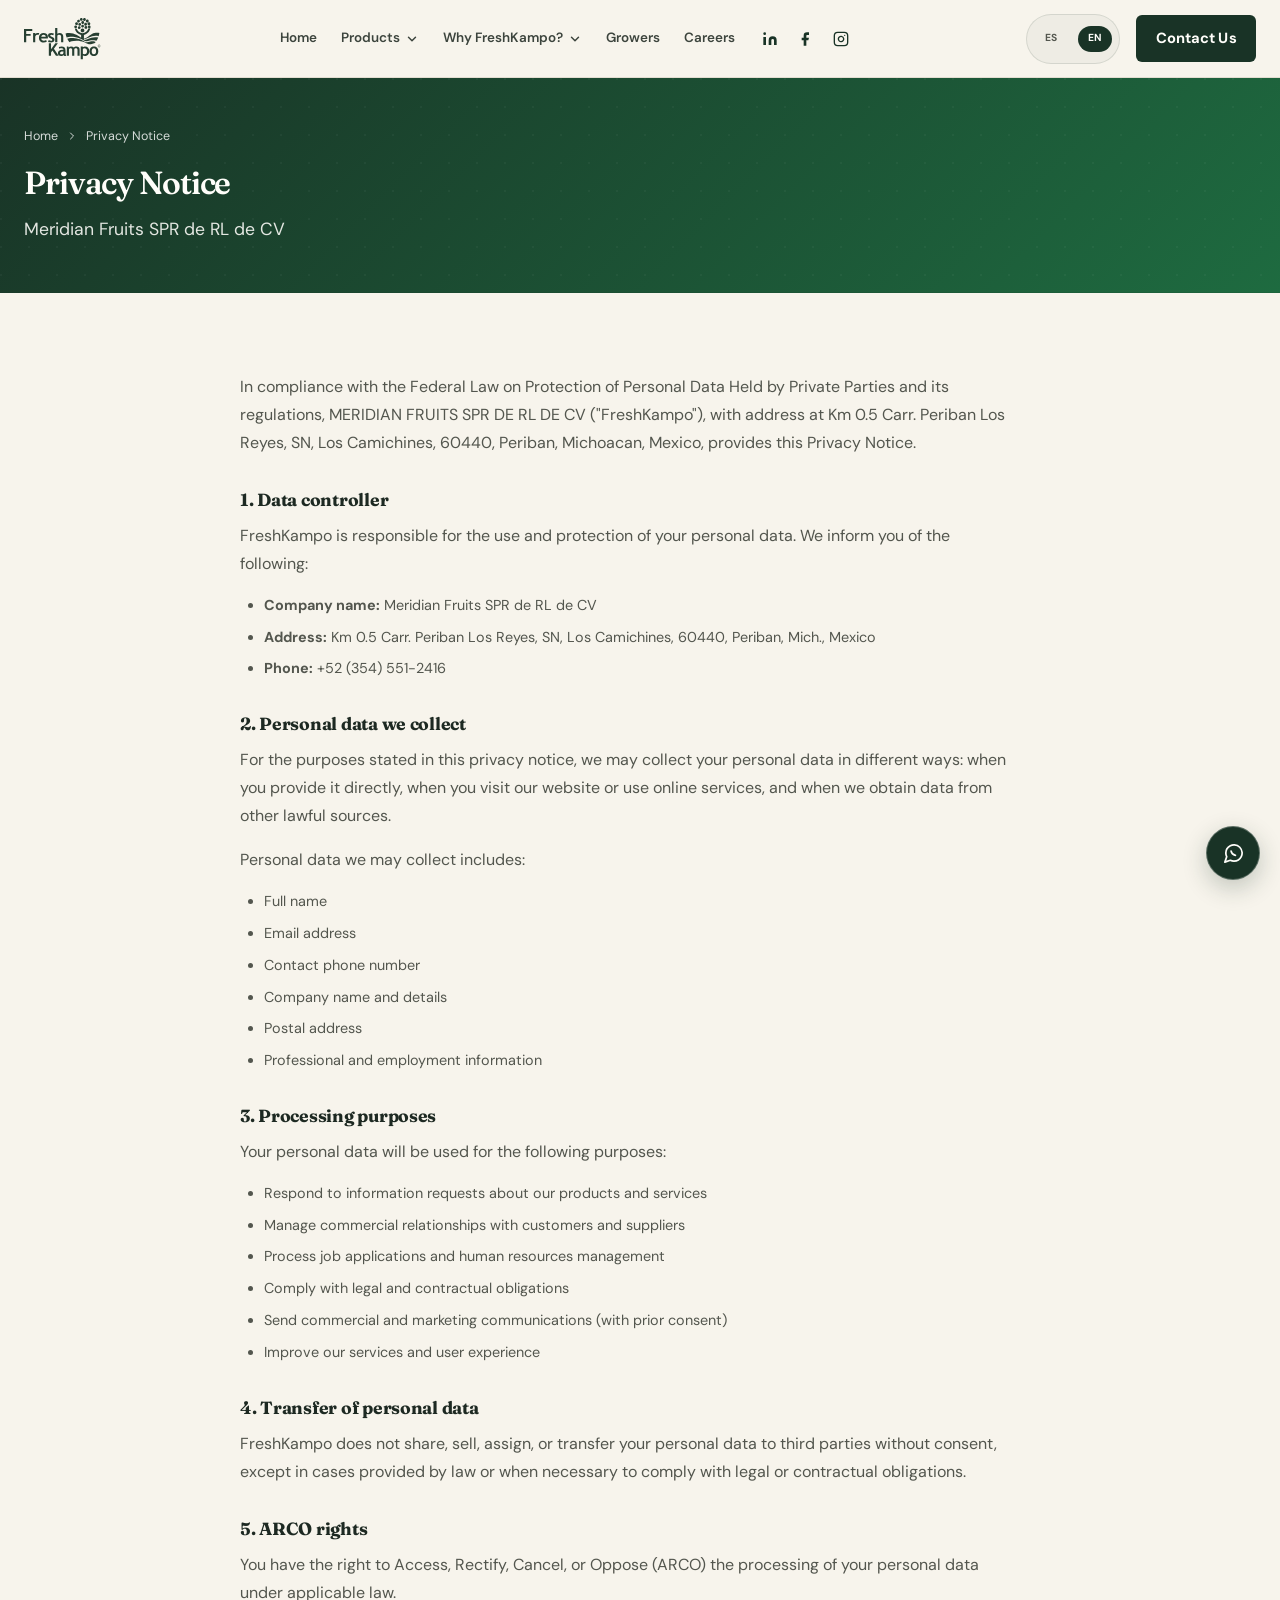
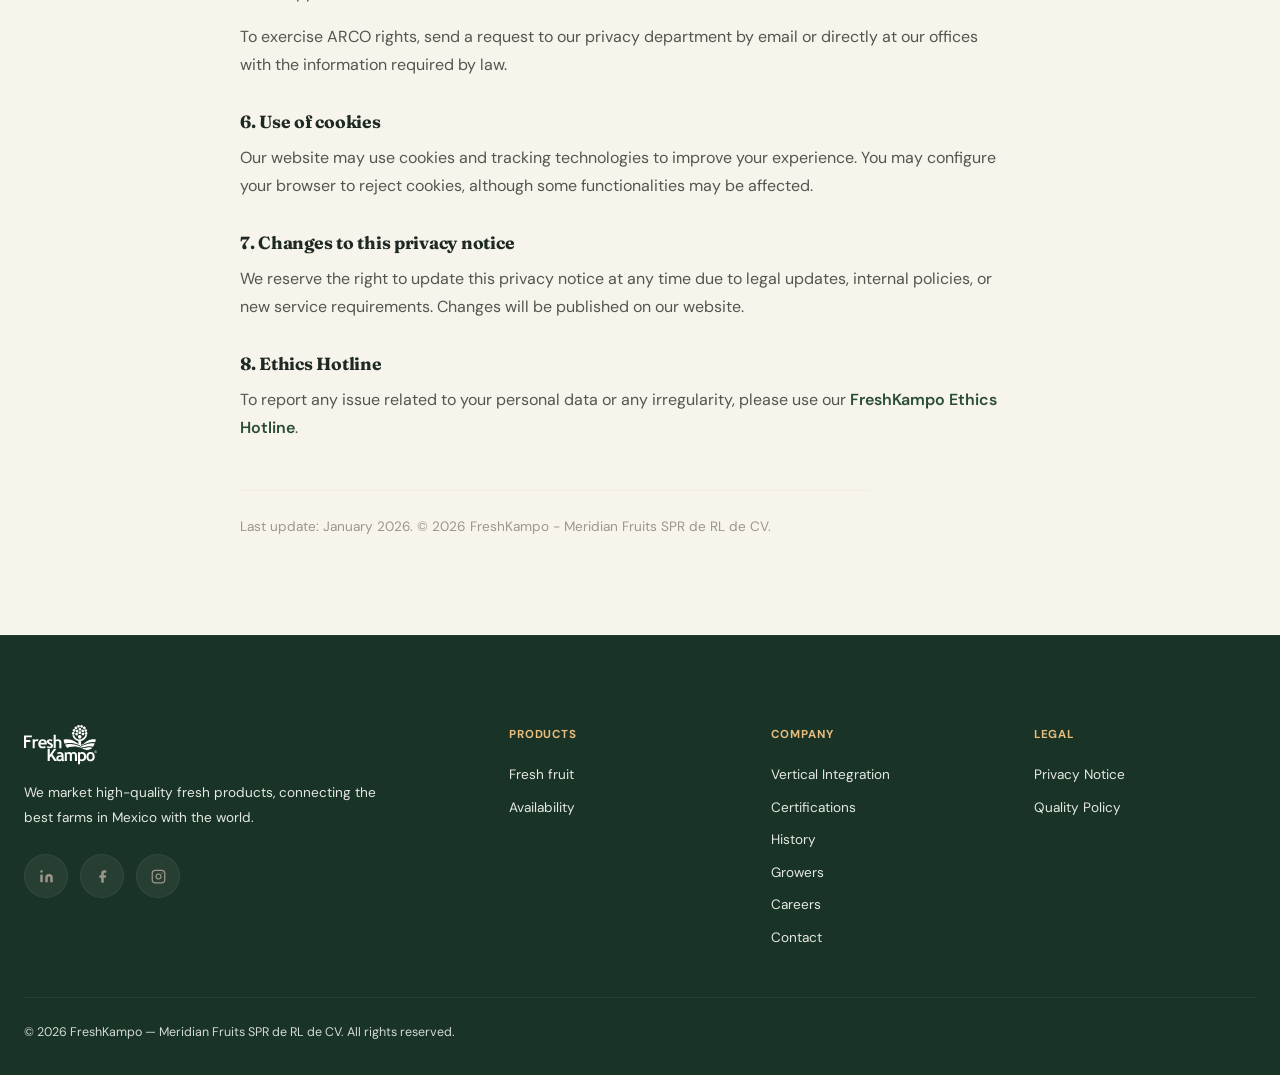
==== commit a568fe62: "V2 act" ====
--- a/aviso-privacidad.html
+++ b/aviso-privacidad.html
@@ -9,10 +9,11 @@
   <link rel="preconnect" href="https://fonts.googleapis.com" />
   <link rel="preconnect" href="https://fonts.gstatic.com" crossorigin />
   <link rel="icon" href="assets/img/faviconV2.png" type="image/png" />
-  <link rel="stylesheet" href="css/style.css" />
+  <link rel="stylesheet" href="css/style.css?v=20261104c" />
+  <link rel="stylesheet" href="css/refresh.css?v=20261105f" />
 </head>
 <body>
-<div id="top-bar-slot"></div>
+
 <div id="nav-slot"></div>
 
 <section class="page-hero" style="padding:var(--space-12) 0;">
@@ -86,9 +87,9 @@
 
 <div id="footer-slot"></div>
 <div id="modal-slot"></div>
-<script src="js/i18n.js"></script>
-<script src="js/nav.js"></script>
-<script src="js/app.js"></script>
+<script src="js/i18n.js?v=20261105f"></script>
+<script src="js/nav.js?v=20261105f"></script>
+<script src="js/app.js?v=20261105f"></script>
 <script src="js/page-i18n-overrides.js"></script>
 </body>
 </html>
--- a/css/style.css
+++ b/css/style.css
@@ -4,32 +4,32 @@
    ============================================================ */
 
 /* ── Google Fonts ── */
-@import url('https://fonts.googleapis.com/css2?family=Inter:wght@300;400;500;600;700;800;900&family=Playfair+Display:ital,wght@0,600;0,700;1,600&display=swap');
+@import url('https://fonts.googleapis.com/css2?family=DM+Sans:wght@400;500;600;700&family=Fraunces:opsz,wght@9..144,500;9..144,600;9..144,700&display=swap');
 
 /* ── Design Tokens ── */
 :root {
-  --c-primary:       #1A5C38;
-  --c-primary-dark:  #0D3D24;
-  --c-primary-light: #2A7A4E;
-  --c-primary-50:    #F0F9F4;
-  --c-primary-100:   #DCFCE7;
-  --c-accent:        #C8A951;
-  --c-accent-light:  #E8C96A;
-  --c-accent-dark:   #A8893A;
-  --c-red:           #BB0D3A;
-  --c-white:         #FFFFFF;
-  --c-gray-50:       #F8FAFC;
-  --c-gray-100:      #F1F5F9;
-  --c-gray-200:      #E2E8F0;
-  --c-gray-300:      #CBD5E1;
-  --c-gray-400:      #94A3B8;
-  --c-gray-500:      #64748B;
-  --c-gray-600:      #475569;
-  --c-gray-700:      #334155;
-  --c-gray-800:      #1E293B;
-  --c-gray-900:      #0F172A;
-  --font-sans:  'Inter', system-ui, -apple-system, sans-serif;
-  --font-serif: 'Playfair Display', Georgia, serif;
+  --c-primary:       #294D37;
+  --c-primary-dark:  #193326;
+  --c-primary-light: #496D50;
+  --c-primary-50:    #EDF2E8;
+  --c-primary-100:   #DCE6D6;
+  --c-accent:        #D69A55;
+  --c-accent-light:  #E8BD7D;
+  --c-accent-dark:   #95642F;
+  --c-red:           #B94A48;
+  --c-white:         #FFFEFA;
+  --c-gray-50:       #FBF9F4;
+  --c-gray-100:      #F2EEE5;
+  --c-gray-200:      #E3DDD1;
+  --c-gray-300:      #C9C1B4;
+  --c-gray-400:      #9C978C;
+  --c-gray-500:      #716F67;
+  --c-gray-600:      #53564E;
+  --c-gray-700:      #3C443D;
+  --c-gray-800:      #27342C;
+  --c-gray-900:      #1D2922;
+  --font-sans:  'DM Sans', 'Segoe UI', sans-serif;
+  --font-serif: 'Fraunces', Georgia, serif;
   --space-1:.25rem; --space-2:.5rem; --space-3:.75rem; --space-4:1rem;
   --space-5:1.25rem; --space-6:1.5rem; --space-8:2rem; --space-10:2.5rem;
   --space-12:3rem; --space-16:4rem; --space-20:5rem; --space-24:6rem; --space-32:8rem;
@@ -39,13 +39,11 @@
   --shadow-md:0 4px 16px rgba(0,0,0,.10),0 2px 6px rgba(0,0,0,.07);
   --shadow-lg:0 12px 40px rgba(0,0,0,.12),0 4px 12px rgba(0,0,0,.08);
   --shadow-xl:0 24px 64px rgba(0,0,0,.16);
-  --shadow-green:0 8px 32px rgba(26,92,56,.30);
-  --shadow-gold:0 8px 32px rgba(200,169,81,.25);
+  --shadow-green:0 8px 32px rgba(41,77,55,.30);
+  --shadow-gold:0 8px 32px rgba(214,154,85,.25);
   --t-fast:150ms ease; --t-base:250ms ease; --t-slow:400ms cubic-bezier(0.4,0,0.2,1);
   --nav-drawer-bg:linear-gradient(165deg,rgba(255,255,255,.68) 0%,rgba(244,249,246,.58) 100%);
   --nav-drawer-overlay:rgba(5,15,10,.24);
-  --tb-bg:linear-gradient(165deg,rgba(10,18,13,.84) 0%,rgba(6,12,9,.72) 100%);
-  --tb-bg-open:linear-gradient(165deg,rgba(9,16,12,.95) 0%,rgba(6,11,8,.88) 100%);
   --container:1280px; --nav-h:72px;
 }
 
@@ -73,8 +71,8 @@
 .sr-only{position:absolute;width:1px;height:1px;overflow:hidden;clip:rect(0,0,0,0)}
 
 /* ── Badges ── */
-.badge{display:inline-flex;align-items:center;gap:var(--space-2);font-size:.72rem;font-weight:700;letter-spacing:.07em;text-transform:uppercase;padding:5px 14px;border-radius:var(--r-full);background:var(--c-primary-100);color:var(--c-primary-dark);border:1px solid rgba(26,92,56,.15)}
-.badge-accent{background:rgba(200,169,81,.12);color:var(--c-accent-dark);border-color:rgba(200,169,81,.25)}
+.badge{display:inline-flex;align-items:center;gap:var(--space-2);font-size:.72rem;font-weight:700;letter-spacing:.07em;text-transform:uppercase;padding:5px 14px;border-radius:var(--r-full);background:var(--c-primary-100);color:var(--c-primary-dark);border:1px solid rgba(41,77,55,.15)}
+.badge-accent{background:rgba(214,154,85,.12);color:var(--c-accent-dark);border-color:rgba(214,154,85,.25)}
 .badge-red{background:rgba(187,13,58,.08);color:var(--c-red);border-color:rgba(187,13,58,.2)}
 
 /* ── Section Headers ── */
@@ -87,7 +85,7 @@
 
 /* ── Buttons ── */
 .btn{display:inline-flex;align-items:center;gap:var(--space-2);font-size:.9rem;font-weight:600;letter-spacing:.01em;padding:.75rem 1.75rem;border-radius:var(--r-full);transition:all var(--t-base);white-space:nowrap;position:relative;overflow:hidden}
-.btn-primary{background:linear-gradient(135deg,var(--c-primary),var(--c-primary-light));color:var(--c-white);box-shadow:0 2px 12px rgba(26,92,56,.35)}
+.btn-primary{background:linear-gradient(135deg,var(--c-primary),var(--c-primary-light));color:var(--c-white);box-shadow:0 2px 12px rgba(41,77,55,.35)}
 .btn-primary:hover{transform:translateY(-2px);box-shadow:var(--shadow-green)}
 .btn-accent{background:linear-gradient(135deg,var(--c-accent-dark),var(--c-accent));color:var(--c-white);box-shadow:var(--shadow-gold)}
 .btn-accent:hover{transform:translateY(-2px)}
@@ -101,157 +99,10 @@
 .btn-sm{font-size:.8rem;padding:.5rem 1.25rem}
 .btn svg{width:18px;height:18px;flex-shrink:0}
 
-/* ================================================================
-   SPLASH SCREEN — 2026 Professional
-   ================================================================ */
-#splash{position:fixed;inset:0;z-index:9999;background:linear-gradient(160deg,#071d2e 0%,#0c3a26 55%,#051408 100%);display:flex;flex-direction:column;align-items:center;justify-content:center;overflow:hidden;transition:opacity .7s cubic-bezier(.4,0,.2,1),visibility .7s cubic-bezier(.4,0,.2,1)}
-#splash.hidden{opacity:0;visibility:hidden;pointer-events:none}
-@keyframes splashExit{from{opacity:1;transform:scale(1)}to{opacity:0;transform:scale(1.04)}}
-#splash.hiding{animation:splashExit .6s cubic-bezier(.4,0,.2,1) forwards;pointer-events:none}
-
-.splash-bg{position:absolute;inset:0;overflow:hidden;z-index:0}
-.splash-bg-img{width:100%;height:100%;object-fit:cover;opacity:.07;filter:blur(8px) saturate(.4);transform:scale(1.1);animation:splashBgZoom 8s ease-out forwards}
-@keyframes splashBgZoom{to{transform:scale(1);opacity:.1}}
-.splash-bg::after{content:'';position:absolute;inset:0;background:radial-gradient(ellipse 70% 60% at 50% 40%,rgba(20,120,80,.18),transparent 70%)}
-
-.splash-ray{position:absolute;top:0;left:-40%;width:30%;height:100%;background:linear-gradient(90deg,transparent 0%,rgba(100,255,170,.055) 50%,transparent 100%);transform:skewX(-12deg);z-index:1;pointer-events:none;animation:splashRaySweep 4s cubic-bezier(.4,0,.2,1) .6s infinite}
-@keyframes splashRaySweep{0%{left:-40%;opacity:0}15%{opacity:1}80%{opacity:1}100%{left:130%;opacity:0}}
-
-.splash-particles{position:absolute;inset:0;z-index:0;overflow:hidden}
-.splash-particle{position:absolute;border-radius:50%;background:var(--c-primary);opacity:0;animation:particleFade 6s ease-in-out infinite}
-.splash-particle:nth-child(1){width:6px;height:6px;left:12%;top:20%;animation-delay:0s}
-.splash-particle:nth-child(2){width:4px;height:4px;left:80%;top:35%;animation-delay:.8s}
-.splash-particle:nth-child(3){width:8px;height:8px;left:55%;top:70%;animation-delay:1.6s}
-.splash-particle:nth-child(4){width:3px;height:3px;left:30%;top:80%;animation-delay:2.4s}
-.splash-particle:nth-child(5){width:5px;height:5px;left:70%;top:15%;animation-delay:1.2s}
-.splash-particle:nth-child(6){width:7px;height:7px;left:90%;top:65%;animation-delay:3s}
-.splash-particle:nth-child(7){width:4px;height:4px;left:20%;top:50%;animation-delay:2s}
-@keyframes particleFade{0%,100%{opacity:0;transform:translateY(0)}30%,70%{opacity:.4;transform:translateY(-20px)}}
-
-.splash-inner{position:relative;z-index:2;display:flex;flex-direction:column;align-items:center;justify-content:center;padding:var(--space-8);max-width:540px;width:100%;text-align:center}
-
-.splash-logo-wrap{margin-bottom:var(--space-7);animation:splashSlideDown .9s cubic-bezier(.16,1,.3,1) both}
-.splash-logo-img{height:52px;width:auto;filter:brightness(0) invert(1);display:block;margin:0 auto}
-.splash-logo-text-fallback{font-size:2.2rem;font-weight:800;color:var(--c-white);letter-spacing:-.03em}
-.splash-logo-text-fallback span{color:var(--c-accent)}
-
-.splash-card{background:rgba(255,255,255,.05);backdrop-filter:blur(20px);-webkit-backdrop-filter:blur(20px);border:1px solid rgba(255,255,255,.12);border-radius:var(--r-xl);padding:var(--space-8);width:100%;animation:splashSlideUp .9s .2s cubic-bezier(.16,1,.3,1) both;box-shadow:0 32px 80px rgba(0,0,0,.4),inset 0 1px 0 rgba(255,255,255,.1)}
-.splash-card-badge{display:inline-block;font-size:.65rem;font-weight:700;letter-spacing:.12em;text-transform:uppercase;color:var(--c-accent);margin-bottom:var(--space-4)}
-.splash-card h3{font-size:1rem;font-weight:700;color:var(--c-white);margin-bottom:var(--space-4);line-height:1.4}
-.splash-card p{font-size:.85rem;color:rgba(255,255,255,.6);line-height:1.8;margin-bottom:var(--space-3)}
-.splash-card-meta{font-size:.7rem;color:rgba(255,255,255,.3);margin-top:var(--space-4);padding-top:var(--space-4);border-top:1px solid rgba(255,255,255,.08)}
-
-.splash-dismiss{display:inline-flex;align-items:center;gap:var(--space-2);font-size:.8rem;font-weight:600;color:rgba(255,255,255,.45);margin-top:var(--space-5);cursor:pointer;transition:color var(--t-fast);animation:splashSlideUp .9s .4s cubic-bezier(.16,1,.3,1) both;background:none;border:none}
-.splash-dismiss:hover{color:var(--c-white)}
-.splash-dismiss svg{width:14px;height:14px}
-
-.splash-progress{margin-top:var(--space-4);animation:splashSlideUp .9s .35s cubic-bezier(.16,1,.3,1) both}
-.splash-bar-track{width:160px;height:2px;background:rgba(255,255,255,.1);border-radius:var(--r-full);overflow:hidden;margin:0 auto}
-.splash-bar-fill{height:100%;background:linear-gradient(90deg,var(--c-primary-light),var(--c-accent));border-radius:var(--r-full);animation:splashLoad 3.6s cubic-bezier(.4,0,.2,1) forwards}
-@keyframes splashLoad{from{width:0}to{width:100%}}
-@keyframes splashSlideDown{from{opacity:0;transform:translateY(-24px)}to{opacity:1;transform:translateY(0)}}
-@keyframes splashSlideUp{from{opacity:0;transform:translateY(24px)}to{opacity:1;transform:translateY(0)}}
-
-/* Nav menu close — fade + subtle slide up */
-@keyframes navMenuSlideOut{from{opacity:1;transform:translateX(0)}to{opacity:0;transform:translateX(110%)}}
-.nav-menu.closing{animation:navMenuSlideOut .22s cubic-bezier(.4,0,.6,1) both;pointer-events:none}
-
-/* ================================================================
-   TOP BAR (Desktop Floating / Mobile Bottom Tab)
-   ================================================================ */
-.top-bar{
-  position:fixed;
-  right:0;
-  top:50%;
-  transform:translateY(-50%);
-  z-index:950;
-  display:flex;
-  flex-direction:column;
-  align-items:center;
-  gap:2px;
-  background:var(--tb-bg);
-  backdrop-filter:blur(12px);
-  -webkit-backdrop-filter:blur(12px);
-  border:1px solid rgba(255,255,255,.06);
-  border-right:none;
-  border-radius:10px 0 0 10px;
-  padding:6px 4px;
-  box-shadow:-4px 0 18px rgba(0,0,0,.14);
-}
-.top-bar .container,.top-bar-left,.top-bar-right{display:contents}
-.top-bar-item{display:none}
-
-/* icon buttons */
-.tb-btn{
-  position:relative;
-  display:flex;
-  align-items:center;
-  justify-content:center;
-  width:30px;
-  height:28px;
-  color:rgba(255,255,255,.56);
-  border-radius:6px;
-  transition:color .18s,background .18s;
-}
-.tb-btn:hover{color:rgba(255,255,255,.95);background:rgba(255,255,255,.11)}
-.tb-btn svg{width:13px;height:13px;flex-shrink:0}
-
-/* tooltip */
-.tb-btn::before{
-  content:attr(aria-label);
-  position:absolute;
-  right:calc(100% + 8px);
-  top:50%;
-  transform:translateY(-50%);
-  background:rgba(6,12,8,.95);
-  color:rgba(255,255,255,.88);
-  font-size:.62rem;
-  font-weight:600;
-  letter-spacing:.04em;
-  white-space:nowrap;
-  padding:.22rem .6rem;
-  border-radius:6px;
-  pointer-events:none;
-  opacity:0;
-  transition:opacity .15s;
-  border:1px solid rgba(255,255,255,.07);
-}
-.tb-btn:hover::before{opacity:1}
-
-/* separators + lang */
-.tb-sep{display:none}
-.lang-switcher.lang-switcher--v{
-  display:flex;
-  flex-direction:column;
-  gap:1px;
-  background:none;
-  border:none;
-  padding:1px 0;
-}
-.top-bar .lang-btn{
-  width:26px;
-  padding:2px 1px;
-  text-align:center;
-  font-size:.58rem;
-  letter-spacing:.04em;
-  color:rgba(255,255,255,.52);
-}
-.top-bar .lang-btn.active{
-  background:rgba(255,255,255,.2);
-  color:var(--c-white);
-}
-.top-bar .lang-btn:hover:not(.active){color:var(--c-white)}
-.tb-toggle,.tb-hide-desktop{display:none}
-
 .lang-switcher{display:flex;align-items:center;gap:2px;background:rgba(255,255,255,.07);border:1px solid rgba(255,255,255,.08);border-radius:var(--r-full);padding:2px}
 .lang-btn{font-size:.7rem;font-weight:700;letter-spacing:.06em;padding:3px 10px;border-radius:var(--r-full);color:var(--c-gray-500);transition:all var(--t-fast)}
 .lang-btn.active{background:var(--c-primary);color:var(--c-white)}
 .lang-btn:hover:not(.active){color:var(--c-white)}
-.social-links{display:flex;align-items:center;gap:var(--space-2)}
-.social-link{display:flex;align-items:center;justify-content:center;width:26px;height:26px;color:var(--c-gray-500);border-radius:var(--r-sm);transition:all var(--t-fast)}
-.social-link:hover{color:var(--c-white);background:rgba(255,255,255,.08)}
-.social-link svg{width:13px;height:13px}
-
 /* ================================================================
    NAVIGATION — Glass / Sticky
    ================================================================ */
@@ -285,7 +136,7 @@
 .dropdown-link:hover{background:var(--c-primary-50);color:var(--c-primary)}
 .dropdown-link svg{width:15px;height:15px;color:var(--c-gray-400);flex-shrink:0}
 .dropdown-link:hover svg{color:var(--c-primary)}
-.dropdown-link-tag{font-size:.6rem;font-weight:700;letter-spacing:.07em;text-transform:uppercase;padding:2px 6px;border-radius:var(--r-full);background:rgba(200,169,81,.15);color:var(--c-accent-dark)}
+.dropdown-link-tag{font-size:.6rem;font-weight:700;letter-spacing:.07em;text-transform:uppercase;padding:2px 6px;border-radius:var(--r-full);background:rgba(214,154,85,.15);color:var(--c-accent-dark)}
 
 .nav-actions{display:flex;align-items:center;gap:var(--space-3);flex-shrink:0}
 .nav-lang{display:flex;align-items:center}
@@ -316,12 +167,12 @@
 .hero-bg-img{position:absolute;inset:0;z-index:0;background:url('../assets/img/imagen-home_aguacates.png') center/cover no-repeat;opacity:.22;filter:saturate(.7)}
 .hero-video-bg{position:absolute;inset:0;z-index:0;overflow:hidden}
 .hero-video-bg video{width:100%;height:100%;object-fit:cover;opacity:.72;display:block}
-.hero-gradient{position:absolute;inset:0;z-index:1;background:linear-gradient(108deg,rgba(13,61,36,.72) 0%,rgba(13,61,36,.58) 55%,rgba(13,61,36,.38) 100%)}
+.hero-gradient{position:absolute;inset:0;z-index:1;background:linear-gradient(108deg,rgba(25,51,38,.72) 0%,rgba(25,51,38,.58) 55%,rgba(25,51,38,.38) 100%)}
 .hero-pattern{position:absolute;inset:0;z-index:1;opacity:.04;background-image:radial-gradient(circle at 1px 1px,rgba(255,255,255,.9) 1px,transparent 0);background-size:28px 28px}
-.hero-blob{position:absolute;right:-10%;top:-20%;z-index:1;width:700px;height:700px;background:radial-gradient(ellipse,rgba(26,92,56,.35),transparent 70%);border-radius:50%;filter:blur(60px);pointer-events:none}
+.hero-blob{position:absolute;right:-10%;top:-20%;z-index:1;width:700px;height:700px;background:radial-gradient(ellipse,rgba(41,77,55,.35),transparent 70%);border-radius:50%;filter:blur(60px);pointer-events:none}
 
 .hero .container{position:relative;z-index:2;display:grid;grid-template-columns:1.1fr .9fr;gap:var(--space-12);align-items:center;padding-top:var(--space-16);padding-bottom:var(--space-16)}
-.hero-badge{display:inline-flex;align-items:center;gap:var(--space-2);font-size:.72rem;font-weight:700;letter-spacing:.1em;text-transform:uppercase;color:var(--c-accent);margin-bottom:var(--space-5);padding:6px 16px;background:rgba(200,169,81,.12);border:1px solid rgba(200,169,81,.25);border-radius:var(--r-full)}
+.hero-badge{display:inline-flex;align-items:center;gap:var(--space-2);font-size:.72rem;font-weight:700;letter-spacing:.1em;text-transform:uppercase;color:var(--c-accent);margin-bottom:var(--space-5);padding:6px 16px;background:rgba(214,154,85,.12);border:1px solid rgba(214,154,85,.25);border-radius:var(--r-full)}
 .hero-badge::before{content:'';display:block;width:6px;height:6px;background:var(--c-accent);border-radius:50%}
 .hero h1{color:var(--c-white);margin-bottom:var(--space-6)}
 .hero h1 em{color:var(--c-accent);font-style:normal}
@@ -330,7 +181,7 @@
 .hero-stats{display:grid;grid-template-columns:repeat(3,1fr);gap:var(--space-6);margin-top:var(--space-10);padding-top:var(--space-8);border-top:1px solid rgba(255,255,255,.12)}
 .hero-stat-num{font-size:2.2rem;font-weight:800;color:var(--c-white);line-height:1}
 .hero-stat-num span{color:var(--c-accent)}
-.hero-stat-label{font-size:.75rem;color:rgba(255,255,255,.5);margin-top:4px;line-height:1.4}
+.hero-stat-label{font-size:.75rem;color:rgba(255,255,255,.76);margin-top:4px;line-height:1.4}
 
 .hero-visual{display:flex;flex-direction:column;gap:var(--space-4);align-items:flex-end}
 .hero-card-glass{background:rgba(255,255,255,.07);backdrop-filter:blur(20px);-webkit-backdrop-filter:blur(20px);border:1px solid rgba(255,255,255,.14);border-radius:var(--r-xl);padding:var(--space-6);width:100%;max-width:380px;box-shadow:0 24px 64px rgba(0,0,0,.3),inset 0 1px 0 rgba(255,255,255,.1);animation:heroCardIn 1s .5s cubic-bezier(.16,1,.3,1) both}
@@ -343,12 +194,12 @@
 .hero-cert-item{display:flex;flex-direction:column;align-items:center;gap:var(--space-2);background:rgba(255,255,255,.06);border-radius:var(--r-md);padding:var(--space-3);transition:background var(--t-fast)}
 .hero-cert-item:hover{background:rgba(255,255,255,.12)}
 .hero-cert-item img{width:36px;height:36px;object-fit:contain;border-radius:var(--r-sm)}
-.hero-cert-name{font-size:.6rem;font-weight:600;color:rgba(255,255,255,.6);text-align:center;line-height:1.3}
+.hero-cert-name{font-size:.6rem;font-weight:600;color:rgba(255,255,255,.78);text-align:center;line-height:1.3}
 .hero-products-mini{background:rgba(255,255,255,.05);backdrop-filter:blur(20px);border:1px solid rgba(255,255,255,.1);border-radius:var(--r-xl);padding:var(--space-5) var(--space-6);width:100%;max-width:380px;animation:heroCardIn 1s .7s cubic-bezier(.16,1,.3,1) both}
-.hero-products-mini-title{font-size:.65rem;font-weight:700;letter-spacing:.1em;text-transform:uppercase;color:rgba(255,255,255,.4);margin-bottom:var(--space-3)}
+.hero-products-mini-title{font-size:.65rem;font-weight:700;letter-spacing:.1em;text-transform:uppercase;color:rgba(255,255,255,.78);margin-bottom:var(--space-3)}
 .hero-chips{display:flex;gap:var(--space-2);flex-wrap:wrap}
 .hero-chip{background:rgba(255,255,255,.08);border:1px solid rgba(255,255,255,.1);border-radius:var(--r-full);padding:4px 12px;font-size:.78rem;color:rgba(255,255,255,.75);font-weight:500;display:flex;align-items:center;gap:5px;transition:all var(--t-fast)}
-.hero-chip:hover{background:rgba(255,255,255,.15);border-color:rgba(200,169,81,.4);color:var(--c-accent)}
+.hero-chip:hover{background:rgba(255,255,255,.15);border-color:rgba(214,154,85,.4);color:var(--c-accent)}
 
 /* ================================================================
    TRUST BAR — Ticker
@@ -393,7 +244,7 @@
 .product-card-image img{width:100%;height:100%;object-fit:cover;position:absolute;inset:0;transition:transform var(--t-slow)}
 .product-card:hover .product-card-image img{transform:scale(1.06)}
 .product-card-image--clean{background:linear-gradient(145deg,#f5f8f4 0%,#ecf3ee 55%,#e8efe9 100%)}
-.product-card-image--clean::after{content:'';position:absolute;inset:0;background:radial-gradient(circle at 18% 24%,rgba(26,92,56,.12),transparent 45%),radial-gradient(circle at 82% 74%,rgba(200,169,81,.16),transparent 48%)}
+.product-card-image--clean::after{content:'';position:absolute;inset:0;background:radial-gradient(circle at 18% 24%,rgba(41,77,55,.12),transparent 45%),radial-gradient(circle at 82% 74%,rgba(214,154,85,.16),transparent 48%)}
 .product-card-glyph{position:relative;z-index:1;font-size:4rem;line-height:1;filter:drop-shadow(0 6px 18px rgba(0,0,0,.12))}
 .product-card-image:has(img) .product-card-glyph{display:none}
 .product-card-image:has(img)::after{display:none}
@@ -408,7 +259,7 @@
 .product-card-desc{font-size:.85rem;color:var(--c-gray-500);line-height:1.7;margin-bottom:var(--space-4)}
 .product-card-tags{display:flex;gap:var(--space-2);flex-wrap:wrap;margin-bottom:var(--space-4)}
 .product-tag{font-size:.68rem;font-weight:700;letter-spacing:.05em;text-transform:uppercase;padding:3px 10px;border-radius:var(--r-full);background:var(--c-primary-50);color:var(--c-primary)}
-.product-tag-organic{background:rgba(200,169,81,.12);color:var(--c-accent-dark)}
+.product-tag-organic{background:rgba(214,154,85,.12);color:var(--c-accent-dark)}
 .product-card-link{display:inline-flex;align-items:center;gap:var(--space-2);font-size:.875rem;font-weight:600;color:var(--c-primary);transition:gap var(--t-fast)}
 .product-card-link:hover{gap:var(--space-3)}
 .product-card-link svg{width:16px;height:16px}
@@ -431,7 +282,7 @@
 .careers-gallery-caption p{font-size:clamp(.8rem,1.25vw,.93rem);line-height:1.62;color:rgba(255,255,255,.82);max-width:56ch}
 .careers-gallery-ui{position:absolute;left:0;right:0;bottom:0;z-index:3;display:grid;grid-template-columns:auto 1fr auto auto;align-items:center;gap:.7rem;padding:.65rem .85rem;background:linear-gradient(to top,rgba(5,16,9,.88),rgba(5,16,9,.42) 70%,transparent)}
 .careers-gallery-nav{width:38px;height:38px;border-radius:50%;border:1px solid rgba(255,255,255,.18);background:rgba(255,255,255,.08);color:#fff;display:flex;align-items:center;justify-content:center;cursor:pointer;transition:all var(--t-fast);backdrop-filter:blur(10px);-webkit-backdrop-filter:blur(10px)}
-.careers-gallery-nav:hover{background:rgba(200,169,81,.85);color:#08150d;border-color:rgba(200,169,81,.95)}
+.careers-gallery-nav:hover{background:rgba(214,154,85,.85);color:#08150d;border-color:rgba(214,154,85,.95)}
 .careers-gallery-nav:disabled{opacity:.35;cursor:not-allowed}
 .careers-gallery-progress{height:6px;border-radius:999px;background:rgba(255,255,255,.2);overflow:hidden}
 .careers-gallery-progress span{display:block;height:100%;width:0;background:linear-gradient(90deg,var(--c-accent),#f2d891);transition:width .45s ease}
@@ -440,8 +291,8 @@
 .careers-gallery-thumb{display:flex;align-items:center;gap:.6rem;padding:.4rem;border-radius:12px;border:1px solid transparent;background:rgba(255,255,255,.62);cursor:pointer;text-align:left;transition:all var(--t-fast)}
 .careers-gallery-thumb img{width:48px;height:34px;object-fit:cover;border-radius:8px;flex-shrink:0}
 .careers-gallery-thumb span{font-size:.72rem;font-weight:600;color:var(--c-gray-700);line-height:1.3}
-.careers-gallery-thumb:hover{border-color:rgba(26,92,56,.2);background:#fff}
-.careers-gallery-thumb.is-active{border-color:rgba(26,92,56,.45);background:#fff;box-shadow:0 8px 20px rgba(12,54,31,.1)}
+.careers-gallery-thumb:hover{border-color:rgba(41,77,55,.2);background:#fff}
+.careers-gallery-thumb.is-active{border-color:rgba(41,77,55,.45);background:#fff;box-shadow:0 8px 20px rgba(12,54,31,.1)}
 .careers-gallery-hint{margin-top:var(--space-3);font-size:.76rem;color:var(--c-gray-500);text-align:center}
 
 /* ================================================================
@@ -450,10 +301,10 @@
 .certs-section{background:var(--c-gray-900)}
 .certs-grid{display:grid;grid-template-columns:repeat(3,1fr);gap:var(--space-4);margin-top:var(--space-2)}
 .cert-card{background:rgba(255,255,255,.04);border:1px solid rgba(255,255,255,.07);border-radius:var(--r-lg);padding:var(--space-6);transition:all var(--t-base)}
-.cert-card:hover{background:rgba(255,255,255,.08);border-color:rgba(200,169,81,.25);transform:translateY(-4px)}
+.cert-card:hover{background:rgba(255,255,255,.08);border-color:rgba(214,154,85,.25);transform:translateY(-4px)}
 .cert-card-top{display:flex;align-items:center;gap:var(--space-3);margin-bottom:var(--space-3)}
 .cert-logo-img{width:48px;height:48px;object-fit:contain;border-radius:var(--r-md);flex-shrink:0}
-.cert-icon{width:48px;height:48px;border-radius:var(--r-md);background:rgba(26,92,56,.4);display:flex;align-items:center;justify-content:center;color:var(--c-accent);flex-shrink:0}
+.cert-icon{width:48px;height:48px;border-radius:var(--r-md);background:rgba(41,77,55,.4);display:flex;align-items:center;justify-content:center;color:var(--c-accent);flex-shrink:0}
 .cert-icon svg{width:22px;height:22px}
 .cert-name{font-size:.9rem;font-weight:700;color:var(--c-white)}
 .cert-category{font-size:.68rem;color:var(--c-gray-500);margin-top:2px;letter-spacing:.04em;text-transform:uppercase}
@@ -467,7 +318,7 @@
 .why-content{display:flex;flex-direction:column}
 .why-features{display:flex;flex-direction:column;gap:.6rem;margin-top:var(--space-8)}
 .why-feature{display:flex;gap:1rem;padding:.9rem 1rem;border-radius:var(--r-lg);transition:all var(--t-base);border:1px solid var(--c-gray-100);background:#fff;box-shadow:0 1px 4px rgba(0,0,0,.04)}
-.why-feature:hover{background:var(--c-primary-50);border-color:var(--c-primary-100);box-shadow:0 4px 16px rgba(13,61,36,.08);transform:translateY(-1px)}
+.why-feature:hover{background:var(--c-primary-50);border-color:var(--c-primary-100);box-shadow:0 4px 16px rgba(25,51,38,.08);transform:translateY(-1px)}
 .why-feature-icon{width:42px;height:42px;flex-shrink:0;border-radius:var(--r-md);background:var(--c-primary-100);display:flex;align-items:center;justify-content:center;color:var(--c-primary);transition:all var(--t-base)}
 .why-feature:hover .why-feature-icon{background:var(--c-primary);color:var(--c-white)}
 .why-feature-icon svg{width:18px;height:18px}
@@ -517,16 +368,16 @@
 .producers-content p{color:rgba(255,255,255,.72)}
 .producers-pillars{display:grid;grid-template-columns:1fr 1fr;gap:var(--space-4);margin-top:var(--space-8)}
 .pillar-card{background:rgba(255,255,255,.07);border:1px solid rgba(255,255,255,.1);border-radius:var(--r-lg);padding:var(--space-5);transition:all var(--t-base)}
-.pillar-card:hover{background:rgba(255,255,255,.13);border-color:rgba(200,169,81,.3);transform:translateY(-3px)}
-.pillar-num{font-size:1.6rem;font-weight:800;color:var(--c-accent);line-height:1;margin-bottom:var(--space-2)}
+.pillar-card:hover{background:rgba(255,255,255,.13);border-color:rgba(214,154,85,.3);transform:translateY(-3px)}
+.pillar-num{font-size:1.6rem;font-weight:800;color:var(--c-accent-light);line-height:1;margin-bottom:var(--space-2)}
 .pillar-title{font-size:.875rem;font-weight:600;color:var(--c-white)}
-.pillar-desc{font-size:.77rem;color:rgba(255,255,255,.5);margin-top:4px;line-height:1.6}
+.pillar-desc{font-size:.77rem;color:rgba(255,255,255,.88);margin-top:4px;line-height:1.6}
 .producers-visual{border-radius:var(--r-xl);overflow:hidden;aspect-ratio:1;position:relative}
 .producers-visual img{width:100%;height:100%;object-fit:cover}
-.producers-visual-overlay{position:absolute;inset:0;background:linear-gradient(to top,rgba(13,61,36,.6),transparent 50%)}
+.producers-visual-overlay{position:absolute;inset:0;background:linear-gradient(to top,rgba(25,51,38,.6),transparent 50%)}
 .producers-visual-stat{position:absolute;bottom:var(--space-6);left:var(--space-6);color:var(--c-white)}
 .producers-visual-stat-num{font-size:2rem;font-weight:800;line-height:1}
-.producers-visual-stat-label{font-size:.75rem;color:rgba(255,255,255,.6);margin-top:2px}
+.producers-visual-stat-label{font-size:.75rem;color:rgba(255,255,255,.78);margin-top:2px}
 
 /* ================================================================
   CAREERS IDENTITY
@@ -538,7 +389,7 @@
 .mv-tag::before{content:'';width:7px;height:7px;border-radius:50%;background:var(--c-accent)}
 .mv-card p{margin-top:.7rem;font-size:.86rem;line-height:1.72;color:var(--c-gray-600)}
 .identity-infographics{margin-top:var(--space-6)}
-.identity-infographics .benefits-infographic-card{padding:.7rem;border-color:rgba(26,92,56,.16)}
+.identity-infographics .benefits-infographic-card{padding:.7rem;border-color:rgba(41,77,55,.16)}
 .identity-infographics .benefits-infographic-card img{height:250px;background:linear-gradient(180deg,#f8fbf8 0%,#eef5f1 100%)}
 .identity-dual{display:grid;grid-template-columns:1fr 1fr;gap:var(--space-4);margin-top:var(--space-6)}
 .identity-block{background:#fff;border:1px solid var(--c-gray-200);border-radius:var(--r-xl);padding:1.15rem 1.1rem;box-shadow:var(--shadow-xs)}
@@ -547,7 +398,7 @@
 .identity-list{margin-top:.75rem;display:grid;gap:.45rem;padding-left:1.05rem}
 .identity-list li{font-size:.78rem;line-height:1.55;color:var(--c-gray-700);list-style:disc}
 .identity-pillars-grid{margin-top:.8rem;display:grid;grid-template-columns:1fr 1fr;gap:.55rem}
-.identity-pillar-card{border:1px solid rgba(26,92,56,.16);border-radius:12px;padding:.6rem .62rem;background:linear-gradient(135deg,#f7fbf8,#fff)}
+.identity-pillar-card{border:1px solid rgba(41,77,55,.16);border-radius:12px;padding:.6rem .62rem;background:linear-gradient(135deg,#f7fbf8,#fff)}
 .identity-pillar-card strong{display:block;font-size:.74rem;font-weight:800;color:var(--c-primary-dark);letter-spacing:.03em;text-transform:uppercase}
 .identity-pillar-card span{display:block;font-size:.73rem;line-height:1.5;color:var(--c-gray-600);margin-top:.25rem}
 
@@ -567,9 +418,9 @@
 /* ================================================================
    CAREERS VISUAL — cvx-* (rebuilt)
    ================================================================ */
-.careers-visual{background:linear-gradient(150deg,#1d6640 0%,#0d2918 100%);border-radius:var(--r-xl);padding:1.6rem;color:var(--c-white);position:relative;overflow:hidden;border:1px solid rgba(255,255,255,.1);box-shadow:0 20px 48px rgba(13,61,36,.34);height:100%;min-height:100%;display:flex;flex-direction:column;gap:1rem}
+.careers-visual{background:linear-gradient(150deg,#1d6640 0%,#0d2918 100%);border-radius:var(--r-xl);padding:1.6rem;color:var(--c-white);position:relative;overflow:hidden;border:1px solid rgba(255,255,255,.1);box-shadow:0 20px 48px rgba(25,51,38,.34);height:100%;min-height:100%;display:flex;flex-direction:column;gap:1rem}
 .careers-visual::before{content:'';position:absolute;top:-25%;right:-10%;width:52%;padding-top:52%;background:radial-gradient(circle,rgba(255,255,255,.055) 0%,transparent 70%);border-radius:50%;pointer-events:none}
-.careers-visual::after{content:'';position:absolute;bottom:-18%;left:-8%;width:42%;padding-top:42%;background:radial-gradient(circle,rgba(200,169,81,.08) 0%,transparent 70%);border-radius:50%;pointer-events:none}
+.careers-visual::after{content:'';position:absolute;bottom:-18%;left:-8%;width:42%;padding-top:42%;background:radial-gradient(circle,rgba(214,154,85,.08) 0%,transparent 70%);border-radius:50%;pointer-events:none}
 .careers-visual > *{position:relative;z-index:1}
 /* eyebrow */
 .cvx-eyebrow{display:inline-flex;align-items:center;gap:.55rem;font-size:.62rem;font-weight:800;letter-spacing:.14em;text-transform:uppercase;color:var(--c-accent)}
@@ -578,13 +429,13 @@
 .cvx-body{display:flex;flex-direction:column;gap:.6rem;padding-bottom:1rem;border-bottom:1px solid rgba(255,255,255,.1)}
 .cvx-headline{font-family:var(--font-serif);font-size:clamp(1.08rem,1.8vw,1.28rem);line-height:1.38;font-style:italic;color:var(--c-white);font-weight:400;margin:0}
 .cvx-em{font-style:italic;font-weight:700;color:var(--c-accent);white-space:nowrap}
-.cvx-sub{font-size:.8rem;color:rgba(255,255,255,.62);line-height:1.68;margin:0}
+.cvx-sub{font-size:.8rem;color:rgba(255,255,255,.78);line-height:1.68;margin:0}
 /* stats */
 .cvx-stats{display:flex;align-items:stretch;background:rgba(255,255,255,.06);border:1px solid rgba(255,255,255,.1);border-radius:12px;overflow:hidden}
 .cvx-stat{display:flex;flex-direction:column;align-items:center;justify-content:center;gap:.12rem;flex:1;padding:.5rem .3rem}
 .cvx-stat-n{font-size:1.15rem;font-weight:800;color:var(--c-white);line-height:1;letter-spacing:-.03em}
 .cvx-stat-pct{font-size:.72rem;font-weight:700;letter-spacing:0}
-.cvx-stat-l{font-size:.54rem;font-weight:700;color:rgba(255,255,255,.46);text-transform:uppercase;letter-spacing:.06em;text-align:center;line-height:1.3}
+.cvx-stat-l{font-size:.54rem;font-weight:700;color:rgba(255,255,255,.76);text-transform:uppercase;letter-spacing:.06em;text-align:center;line-height:1.3}
 .cvx-stat-sep{width:1px;background:rgba(255,255,255,.1);flex-shrink:0;align-self:stretch}
 /* pillars */
 .cvx-pillars{display:grid;grid-template-columns:1fr 1fr 1fr;gap:.5rem}
@@ -600,7 +451,7 @@
 .cvx-award-info{display:flex;flex-direction:column;gap:.22rem;min-width:0}
 .cvx-award-sup{font-size:.54rem;font-weight:800;letter-spacing:.11em;text-transform:uppercase;color:var(--c-accent);display:block}
 .cvx-award-name{font-size:.9rem;font-weight:800;color:var(--c-white);display:block;line-height:1.2}
-.cvx-award-desc{font-size:.72rem;color:rgba(255,255,255,.55);display:block;line-height:1.4}
+.cvx-award-desc{font-size:.72rem;color:rgba(255,255,255,.78);display:block;line-height:1.4}
 .cvx-award-tick{width:30px;height:30px;border-radius:50%;background:rgba(134,239,172,.14);border:1px solid rgba(134,239,172,.3);display:flex;align-items:center;justify-content:center;flex-shrink:0}
 .cvx-award-tick svg{width:13px;height:13px;color:#86EFAC}
 .benefits-infographics{display:grid;grid-template-columns:1fr 1fr;gap:var(--space-3);margin-top:var(--space-5)}
@@ -615,7 +466,7 @@
 .cta-section::before{content:'';position:absolute;inset:0;background:rgba(3,22,10,.70)}
 .cta-section .container{position:relative;z-index:1}
 .cta-section h2{color:var(--c-white);margin-bottom:var(--space-4)}
-.cta-section p{color:rgba(255,255,255,.65);font-size:1.1rem;max-width:600px;margin:0 auto var(--space-8)}
+.cta-section p{color:rgba(255,255,255,.82);font-size:1.1rem;max-width:600px;margin:0 auto var(--space-8)}
 .cta-actions{display:flex;align-items:center;justify-content:center;gap:var(--space-4);flex-wrap:wrap}
 
 /* ================================================================
@@ -636,9 +487,6 @@
 .footer-link{font-size:.85rem;color:var(--c-gray-600);transition:color var(--t-fast)}
 .footer-link:hover{color:var(--c-white)}
 .footer-bottom{display:flex;align-items:center;justify-content:space-between;padding-top:var(--space-6);font-size:.78rem;color:var(--c-gray-600);flex-wrap:wrap;gap:var(--space-4)}
-.footer-bottom-links{display:flex;gap:var(--space-6)}
-.footer-bottom-links a{color:var(--c-gray-600);transition:color var(--t-fast)}
-.footer-bottom-links a:hover{color:var(--c-white)}
 
 /* ================================================================
    MODAL
@@ -662,30 +510,30 @@
 .modal-header-pill{font-size:.6rem;font-weight:700;letter-spacing:.07em;text-transform:uppercase;color:rgba(255,255,255,.9);background:rgba(255,255,255,.12);border:1px solid rgba(255,255,255,.2);border-radius:9999px;padding:.28rem .6rem;line-height:1.1}
 .modal-body{padding:1rem 1.2rem .9rem;overflow:auto;background:transparent}
 .modal-block{margin-top:1.2rem}
-.modal-intro-card{background:linear-gradient(135deg,var(--c-primary-50),#fff);border:1px solid rgba(26,92,56,.14);border-left:4px solid var(--c-primary);border-radius:14px;padding:1rem 1.05rem}
+.modal-intro-card{background:linear-gradient(135deg,var(--c-primary-50),#fff);border:1px solid rgba(41,77,55,.14);border-left:4px solid var(--c-primary);border-radius:14px;padding:1rem 1.05rem}
 .modal-intro-card p{font-size:.89rem;color:var(--c-gray-700);line-height:1.8;margin:0}
 .modal-section-head{display:flex;align-items:center;gap:.8rem;margin-bottom:.9rem}
 .modal-section-eyebrow{font-size:.63rem;font-weight:800;letter-spacing:.12em;text-transform:uppercase;color:var(--c-primary-dark);white-space:nowrap}
-.modal-section-head::after{content:'';height:1px;flex:1;background:linear-gradient(90deg,rgba(26,92,56,.22),rgba(26,92,56,.03))}
+.modal-section-head::after{content:'';height:1px;flex:1;background:linear-gradient(90deg,rgba(41,77,55,.22),rgba(41,77,55,.03))}
 .modal-principles{display:flex;flex-direction:column;gap:.55rem}
-.principle-item{display:flex;align-items:flex-start;gap:.85rem;background:rgba(255,255,255,.88);border:1px solid rgba(26,92,56,.14);border-radius:12px;padding:.78rem .86rem;transition:border-color var(--t-fast),box-shadow var(--t-fast),transform var(--t-fast)}
-.principle-item:hover{border-color:rgba(26,92,56,.18);box-shadow:0 8px 22px rgba(13,55,32,.09);transform:translateY(-1px)}
+.principle-item{display:flex;align-items:flex-start;gap:.85rem;background:rgba(255,255,255,.88);border:1px solid rgba(41,77,55,.14);border-radius:12px;padding:.78rem .86rem;transition:border-color var(--t-fast),box-shadow var(--t-fast),transform var(--t-fast)}
+.principle-item:hover{border-color:rgba(41,77,55,.18);box-shadow:0 8px 22px rgba(13,55,32,.09);transform:translateY(-1px)}
 .principle-num{width:24px;height:24px;border-radius:var(--r-full);background:linear-gradient(140deg,var(--c-primary),#2b7a4f);display:flex;align-items:center;justify-content:center;font-size:.68rem;font-weight:800;color:#fff;flex-shrink:0;margin-top:2px}
 .principle-body{display:flex;flex-direction:column;gap:.18rem}
 .principle-title{font-size:.81rem;font-weight:700;color:var(--c-primary-dark);line-height:1.35}
 .principle-text{font-size:.81rem;color:var(--c-gray-600);line-height:1.62;margin:0}
 .modal-cert-grid{display:grid;grid-template-columns:repeat(4,minmax(0,1fr));gap:.7rem}
-.modal-cert-item{background:rgba(255,255,255,.90);border:1px solid rgba(26,92,56,.14);border-radius:12px;padding:.72rem .55rem .68rem;display:flex;flex-direction:column;align-items:center;justify-content:center;gap:.52rem;min-height:126px;transition:border-color var(--t-fast),box-shadow var(--t-fast),transform var(--t-fast)}
-.modal-cert-item:hover{border-color:rgba(26,92,56,.2);box-shadow:0 10px 24px rgba(13,55,32,.1);transform:translateY(-2px)}
+.modal-cert-item{background:rgba(255,255,255,.90);border:1px solid rgba(41,77,55,.14);border-radius:12px;padding:.72rem .55rem .68rem;display:flex;flex-direction:column;align-items:center;justify-content:center;gap:.52rem;min-height:126px;transition:border-color var(--t-fast),box-shadow var(--t-fast),transform var(--t-fast)}
+.modal-cert-item:hover{border-color:rgba(41,77,55,.2);box-shadow:0 10px 24px rgba(13,55,32,.1);transform:translateY(-2px)}
 .modal-cert-item img{height:52px;width:auto;max-width:100px;object-fit:contain;display:block}
 .modal-cert-item span{font-size:.65rem;font-weight:700;letter-spacing:.02em;color:var(--c-gray-600);text-align:center;line-height:1.25}
-.modal-meta-bar{display:flex;align-items:center;flex-wrap:wrap;gap:.85rem;margin-top:1rem;padding:.82rem .95rem;background:rgba(255,255,255,.86);border:1px solid rgba(26,92,56,.14);border-radius:13px}
+.modal-meta-bar{display:flex;align-items:center;flex-wrap:wrap;gap:.85rem;margin-top:1rem;padding:.82rem .95rem;background:rgba(255,255,255,.86);border:1px solid rgba(41,77,55,.14);border-radius:13px}
 .modal-meta-item{display:flex;flex-direction:column;gap:.12rem;min-width:130px}
-.modal-meta-label{font-size:.58rem;font-weight:800;letter-spacing:.1em;text-transform:uppercase;color:var(--c-gray-400)}
+.modal-meta-label{font-size:.58rem;font-weight:800;letter-spacing:.1em;text-transform:uppercase;color:var(--c-gray-600)}
 .modal-meta-value{font-size:.8rem;font-weight:700;color:var(--c-gray-700);line-height:1.35}
 .modal-meta-sep{width:1px;height:1.6rem;background:var(--c-gray-200);flex-shrink:0}
-.modal-actions{padding:.82rem 1.2rem 1rem;border-top:1px solid rgba(26,92,56,.14);background:rgba(255,255,255,.66);backdrop-filter:blur(6px);-webkit-backdrop-filter:blur(6px)}
-.modal-actions .btn-primary{box-shadow:0 8px 22px rgba(26,92,56,.22)}
+.modal-actions{padding:.82rem 1.2rem 1rem;border-top:1px solid rgba(41,77,55,.14);background:rgba(255,255,255,.66);backdrop-filter:blur(6px);-webkit-backdrop-filter:blur(6px)}
+.modal-actions .btn-primary{box-shadow:0 8px 22px rgba(41,77,55,.22)}
 
 /* ================================================================
    PAGE HERO (inner pages)
@@ -693,8 +541,8 @@
 .page-hero{background:linear-gradient(135deg,var(--c-primary-dark) 0%,#1e6b40 100%);padding:var(--space-20) 0 var(--space-16);position:relative;overflow:hidden}
 .page-hero::before{content:'';position:absolute;inset:0;opacity:.04;background-image:radial-gradient(circle at 1px 1px,rgba(255,255,255,.9) 1px,transparent 0);background-size:28px 28px}
 .page-hero .container{position:relative;z-index:1}
-.page-hero .breadcrumb{display:flex;align-items:center;gap:var(--space-2);font-size:.78rem;color:rgba(255,255,255,.45);margin-bottom:var(--space-5)}
-.page-hero .breadcrumb a{color:rgba(255,255,255,.45);transition:color var(--t-fast)}
+.page-hero .breadcrumb{display:flex;align-items:center;gap:var(--space-2);font-size:.78rem;color:rgba(255,255,255,.82);margin-bottom:var(--space-5)}
+.page-hero .breadcrumb a{color:rgba(255,255,255,.82);transition:color var(--t-fast)}
 .page-hero .breadcrumb a:hover{color:var(--c-white)}
 .page-hero .breadcrumb svg{width:12px;height:12px}
 .page-hero .badge{margin-bottom:var(--space-4)}
@@ -717,10 +565,10 @@
 .contact-office-detail svg{width:14px;height:14px;flex-shrink:0;color:var(--c-primary);margin-top:3px}
 .careers-steps-list{gap:var(--space-4)}
 .careers-step-card{position:relative;padding:1.08rem 1rem .95rem;border:1px solid var(--c-gray-200);border-radius:var(--r-lg);background:linear-gradient(180deg,#fff 0%,#fcfdfa 100%);box-shadow:var(--shadow-xs)}
-.careers-step-card::before{content:'';position:absolute;left:33px;top:calc(100% - 2px);width:2px;height:calc(var(--space-4) + 2px);background:linear-gradient(180deg,var(--c-primary-100),rgba(26,92,56,0))}
+.careers-step-card::before{content:'';position:absolute;left:33px;top:calc(100% - 2px);width:2px;height:calc(var(--space-4) + 2px);background:linear-gradient(180deg,var(--c-primary-100),rgba(41,77,55,0))}
 .careers-step-card:last-child::before{display:none}
 .careers-step-card .contact-office-header{align-items:flex-start;gap:.72rem;margin-bottom:.55rem}
-.careers-step-card .contact-office-flag{min-width:2.2rem;height:2.2rem;display:inline-flex;align-items:center;justify-content:center;border-radius:999px;font-size:.8rem;font-weight:800;line-height:1;color:#fff;background:linear-gradient(145deg,var(--c-primary),#2f7f54);box-shadow:0 8px 16px rgba(26,92,56,.18)}
+.careers-step-card .contact-office-flag{min-width:2.2rem;height:2.2rem;display:inline-flex;align-items:center;justify-content:center;border-radius:999px;font-size:.8rem;font-weight:800;line-height:1;color:#fff;background:linear-gradient(145deg,var(--c-primary),#2f7f54);box-shadow:0 8px 16px rgba(41,77,55,.18)}
 .careers-step-heading{display:flex;flex-direction:column;gap:.08rem;min-width:0}
 .careers-step-card .contact-office-region{font-size:.62rem;letter-spacing:.09em}
 .careers-step-card .contact-office-name{font-size:.95rem;line-height:1.32}
@@ -740,8 +588,8 @@
 .form-label{display:block;font-size:.82rem;font-weight:600;color:var(--c-gray-700);margin-bottom:var(--space-2)}
 .form-label span{color:var(--c-red)}
 .form-control{width:100%;padding:12px 16px;font-size:.9rem;color:var(--c-gray-900);background:var(--c-gray-50);border:1.5px solid var(--c-gray-200);border-radius:var(--r-md);transition:all var(--t-fast);outline:none}
-.form-control:focus{border-color:var(--c-primary);background:var(--c-white);box-shadow:0 0 0 3px rgba(26,92,56,.1)}
-.form-control::placeholder{color:var(--c-gray-400)}
+.form-control:focus{border-color:var(--c-primary);background:var(--c-white);box-shadow:0 0 0 3px rgba(41,77,55,.1)}
+.form-control::placeholder{color:var(--c-gray-600);opacity:1}
 textarea.form-control{resize:vertical;min-height:120px}
 select.form-control{appearance:none;cursor:pointer}
 .ethics-banner{background:var(--c-primary-50);border:1px solid var(--c-primary-100);border-radius:var(--r-lg);padding:var(--space-5) var(--space-6);display:flex;align-items:center;gap:var(--space-4)}
@@ -819,64 +667,7 @@
   }
   .nav-drawer-overlay.open{opacity:1;pointer-events:auto}
 
-  /* mobile drawer (bottom right tab) */
-  .top-bar{
-    top:auto;
-    bottom:18px;
-    right:0;
-    transform:translateX(calc(100% - 44px));
-    flex-direction:row;
-    align-items:center;
-    padding:6px 10px 6px 50px;
-    gap:3px;
-    border-radius:24px 0 0 24px;
-    background:var(--tb-bg);
-    transition:transform .32s cubic-bezier(.4, 0, .2, 1), background .3s;
-    box-shadow:-4px 8px 20px rgba(0,0,0,.24),inset 0 1px 0 rgba(255,255,255,.06);
-  }
-  .top-bar.is-open{
-    transform:translateX(0);
-    background:var(--tb-bg-open);
-  }
-
-  .tb-btn::before{display:none}
-  .tb-btn.tb-hide-mobile{display:flex}
-  .tb-hide-desktop{display:flex}
-
-  .tb-toggle{
-    position:absolute;
-    left:4px;
-    top:50%;
-    transform:translateY(-50%);
-    display:flex;
-    width:36px;
-    height:36px;
-    background:var(--c-primary);
-    color:#fff;
-    border-radius:50%;
-    align-items:center;
-    justify-content:center;
-    z-index:2;
-    box-shadow:0 2px 8px rgba(0,0,0,.2);
-    animation:tbToggleNudge30 30s ease-in-out infinite;
-  }
-  .tb-toggle svg{width:18px;height:18px}
-  .tb-toggle[aria-expanded="true"] svg{transform:rotate(90deg)}
-  .tb-toggle::after{content:'Siguenos';position:absolute;left:calc(100% + 8px);top:50%;transform:translateY(-50%);padding:5px 10px;border-radius:9999px;background:rgba(6,12,8,.92);border:1px solid rgba(255,255,255,.12);color:rgba(255,255,255,.9);font-size:.62rem;font-weight:700;letter-spacing:.06em;text-transform:uppercase;white-space:nowrap;pointer-events:none;opacity:0;animation:tbToggleLabel30 30s ease-in-out infinite}
-  .top-bar.is-open .tb-toggle{animation:none}
-  .top-bar.is-open .tb-toggle::after{display:none}
-  .tb-btn{width:34px;height:34px;background:rgba(255,255,255,.05)}
-
-  .lang-switcher.lang-switcher--v{
-    flex-direction:row;
-    gap:3px;
-    margin-left:2px;
-    padding:0;
-  }
-  .top-bar .lang-btn{width:auto;padding:3px 7px;font-size:.63rem}
-  .tb-sep{display:none}
-
-  .nav-menu{display:flex;position:fixed;top:var(--nav-h);right:0;bottom:0;left:auto;width:min(90vw,360px);background:var(--nav-drawer-bg);backdrop-filter:blur(16px) saturate(130%);-webkit-backdrop-filter:blur(16px) saturate(130%);padding:12px var(--space-4) var(--space-8);flex-direction:column;align-items:stretch;overflow-y:auto;z-index:1300;border-left:none;gap:0;box-shadow:-22px 0 56px rgba(0,0,0,.2);transform:translateX(110%);opacity:0;pointer-events:none;transition:transform .26s cubic-bezier(.4,0,.2,1),opacity .2s ease}
+    .nav-menu{display:flex;position:fixed;top:var(--nav-h);right:0;bottom:0;left:auto;width:min(90vw,360px);background:var(--nav-drawer-bg);backdrop-filter:blur(16px) saturate(130%);-webkit-backdrop-filter:blur(16px) saturate(130%);padding:12px var(--space-4) var(--space-8);flex-direction:column;align-items:stretch;overflow-y:auto;z-index:1300;border-left:none;gap:0;box-shadow:-22px 0 56px rgba(0,0,0,.2);transform:translateX(110%);opacity:0;pointer-events:none;transition:transform .26s cubic-bezier(.4,0,.2,1),opacity .2s ease}
   .nav-menu.open{display:flex;transform:translateX(0);opacity:1;pointer-events:auto}
   .nav-item{width:100%}
   .nav-mobile-cta{display:block;margin:10px auto 8px;width:min(100%,260px)}
@@ -884,15 +675,15 @@
     justify-content:center!important;
     text-align:center;
     border-radius:999px;
-    background:linear-gradient(135deg,var(--c-primary),#2d8a55)!important;
+    background:linear-gradient(135deg,var(--c-primary-dark),var(--c-primary-light))!important;
     color:var(--c-white)!important;
-    box-shadow:0 10px 24px rgba(26,92,56,.26);
-    border:1px solid rgba(26,92,56,.14);
+    box-shadow:0 10px 24px rgba(41,77,55,.26);
+    border:1px solid rgba(41,77,55,.14);
     padding:12px 16px;
   }
   .nav-mobile-cta .nav-link-cta span{display:block;width:100%;text-align:center}
-  .nav-mobile-cta .nav-link-cta:hover{background:linear-gradient(135deg,#0f4d28,#2d8a55)!important;color:var(--c-white)!important}
-  .nav-mobile-cta .nav-link-cta.active{background:linear-gradient(135deg,#0f4d28,#2d8a55)!important;color:var(--c-white)!important}
+  .nav-mobile-cta .nav-link-cta:hover{background:linear-gradient(135deg,var(--c-primary-dark),var(--c-primary-light))!important;color:var(--c-white)!important}
+  .nav-mobile-cta .nav-link-cta.active{background:linear-gradient(135deg,var(--c-primary-dark),var(--c-primary-light))!important;color:var(--c-white)!important}
   .nav-mobile-cta .nav-link-cta::after{display:none!important}
   .nav-social-row{display:flex;flex-direction:column;gap:10px;padding:14px var(--space-4) 4px;border-top:none;margin-top:10px}
   .nav-social-links{gap:12px}
@@ -917,7 +708,11 @@
   .clients-grid{grid-template-columns:repeat(3,1fr)}
   .presence-offices{grid-template-columns:1fr}
   /* Presence mobile overridden by newer rule at bottom */
-  .producers-pillars{grid-template-columns:1fr}
+  .producers-pillars{grid-template-columns:repeat(2,minmax(0,1fr));gap:var(--space-3);margin-top:var(--space-6)}
+  .pillar-card{padding:var(--space-3)}
+  .pillar-num{font-size:1.3rem}
+  .pillar-title{font-size:.8rem}
+  .pillar-desc{font-size:.72rem;line-height:1.45}
   .benefits-infographics{grid-template-columns:1fr}
   .identity-pillars-grid{grid-template-columns:1fr}
   .identity-infographics .benefits-infographic-card img{height:220px}
@@ -976,8 +771,6 @@
   .section{padding:var(--space-16) 0}
   .container{padding:0 var(--space-4)}
   .cta-actions{flex-direction:column;align-items:center}
-  .splash-inner{padding:var(--space-5)}
-  .splash-card{padding:var(--space-6)}
   .modal-cert-grid{grid-template-columns:1fr}
   .modal-meta-bar{gap:.65rem}
 }
@@ -988,7 +781,7 @@
 ::-webkit-scrollbar-thumb{background:var(--c-gray-300);border-radius:3px}
 ::-webkit-scrollbar-thumb:hover{background:var(--c-gray-400)}
 
-@media print{.nav,.top-bar,footer,#splash,.modal-overlay{display:none!important}body{font-size:12pt}}
+@media print{.nav,footer,#splash,.modal-overlay{display:none!important}body{font-size:12pt}}
 
 /* ================================================================
    VIDEO STRIP SECTION
@@ -1033,15 +826,15 @@
 .chain-step-icon svg{width:16px;height:16px;color:rgba(255,255,255,.8)}
 .chain-step-label{font-size:.875rem;color:white;font-weight:500;flex:1}
 .chain-step-status{font-size:.65rem;color:#86EFAC;font-weight:700;white-space:nowrap}
-.chain-step.chain-step-highlight{background:rgba(200,169,81,.15);border:1px solid rgba(200,169,81,.3)}
-.chain-step.chain-step-highlight .chain-step-status{color:#E8C96A}
+.chain-step.chain-step-highlight{background:rgba(214,154,85,.15);border:1px solid rgba(214,154,85,.3)}
+.chain-step.chain-step-highlight .chain-step-status{color:var(--c-accent-light)}
 
 /* ================================================================
    OFFICE CARDS — enhanced
    ================================================================ */
 .office-card{background:var(--c-white);border:1px solid var(--c-gray-100);border-radius:var(--r-xl);padding:var(--space-6);transition:border-color .35s ease,box-shadow .35s ease;position:relative;overflow:hidden}
 .office-card::before{content:'';position:absolute;inset:0;pointer-events:none;border-left:3px solid transparent;border-radius:var(--r-xl) 0 0 var(--r-xl);transition:border-color .35s ease}
-.office-card:hover{border-color:rgba(13,61,36,.14);box-shadow:0 2px 18px rgba(13,61,36,.07)}
+.office-card:hover{border-color:rgba(25,51,38,.14);box-shadow:0 2px 18px rgba(25,51,38,.07)}
 .office-card:hover::before{border-color:var(--c-primary)}
 .office-flag{font-size:3rem;margin-bottom:var(--space-3);display:block;line-height:1;filter:drop-shadow(0 2px 4px rgba(0,0,0,.15))}
 .office-region{font-size:.7rem;font-weight:700;letter-spacing:.1em;text-transform:uppercase;color:var(--c-primary);margin-bottom:4px}
@@ -1053,26 +846,18 @@
 .office-phone a:hover{text-decoration:underline}
 
 /* ================================================================
-   SPLASH — mobile improvements
-   ================================================================ */
-@media(max-width:640px){
-  .splash-inner{padding:var(--space-6) var(--space-4)}
-  .splash-card{text-align:left}
-  .splash-logo-img{height:44px}
-}
-
-/* ================================================================
    CERT CARD — logo image variant
    ================================================================ */
 .cert-icon.cert-icon-img{
   background:white;
-  border-radius:8px;
-  padding:4px;
+  border:1px solid rgba(25,51,38,.1);
+  border-radius:10px;
+  padding:6px;
   display:flex;align-items:center;justify-content:center;
-  width:52px;height:52px;flex-shrink:0;
-  box-shadow:0 1px 4px rgba(0,0,0,.08);
-}
-.cert-icon.cert-icon-img img{max-height:40px;max-width:48px;object-fit:contain;display:block}
+  width:60px;height:54px;flex-shrink:0;
+  box-shadow:0 2px 8px rgba(25,51,38,.08);
+}
+.cert-icon.cert-icon-img img{width:100%;height:100%;max-height:none;max-width:none;object-fit:contain;display:block}
 
 /* ================================================================
    STATS GRID — mobile smaller
@@ -1129,7 +914,7 @@
   /* Dropdown links */
   .nav-menu .dropdown-link{padding:.7rem var(--space-4);font-size:.9rem;border-radius:var(--r-sm);transition:background .1s,color .1s}
   .nav-menu .dropdown-link:active,.nav-menu .dropdown-link:hover{background:var(--c-primary-50);color:var(--c-primary)}
-  .nav-menu .dropdown-link.active{color:var(--c-primary);font-weight:600;background:rgba(26,92,56,.07)}
+  .nav-menu .dropdown-link.active{color:var(--c-primary);font-weight:600;background:rgba(41,77,55,.07)}
 }
 
 /* ================================================================
@@ -1152,75 +937,42 @@
    ================================================================ */
 .why-visual-main{display:flex!important;align-items:stretch;aspect-ratio:auto;min-height:100%;background:transparent;overflow:visible}
 .vchain-card{width:100%;min-height:100%;flex:1;display:flex;flex-direction:column;padding:1.8rem 1.55rem;gap:1.1rem;background:linear-gradient(150deg,#1d6640 0%,#0d2918 100%);border:1px solid rgba(255,255,255,.14);border-radius:22px;box-shadow:0 24px 52px rgba(4,16,10,.3);position:relative;overflow:hidden}
-.vchain-card::before{content:'';position:absolute;inset:0;background:radial-gradient(circle at 85% 10%,rgba(200,169,81,.13) 0%,transparent 55%),radial-gradient(circle at 10% 90%,rgba(134,239,172,.08) 0%,transparent 50%);pointer-events:none}
+.vchain-card::before{content:'';position:absolute;inset:0;background:radial-gradient(circle at 85% 10%,rgba(214,154,85,.13) 0%,transparent 55%),radial-gradient(circle at 10% 90%,rgba(134,239,172,.08) 0%,transparent 50%);pointer-events:none}
 .vchain-card > *{position:relative;z-index:1}
 .vchain-header{border-bottom:1px solid rgba(255,255,255,.12);padding-bottom:.85rem;flex-shrink:0;display:flex;flex-direction:column;gap:.35rem}
-.vchain-eyebrow{display:inline-flex;align-items:center;gap:.5rem;font-size:.6rem;font-weight:800;letter-spacing:.16em;text-transform:uppercase;color:var(--c-accent)}
+.vchain-eyebrow{display:inline-flex;align-items:center;gap:.5rem;font-size:.6rem;font-weight:800;letter-spacing:.16em;text-transform:uppercase;color:rgba(255,255,255,.82)}
 .vchain-eyebrow::before{content:'';display:block;width:5px;height:5px;border-radius:50%;background:var(--c-accent);flex-shrink:0}
 .vchain-title{font-size:1.2rem;font-weight:700;color:var(--c-white);margin:0;font-family:var(--font-serif);line-height:1.3}
 .vchain-pipeline{display:flex;flex-direction:column;flex:1;gap:.5rem}
 .vchain-step{display:flex;gap:.75rem;align-items:stretch}
 .vchain-step-left{display:flex;flex-direction:column;align-items:center;width:34px;flex-shrink:0}
-.vchain-step-num{width:34px;height:34px;border-radius:50%;background:rgba(255,255,255,.1);border:1px solid rgba(255,255,255,.18);display:flex;align-items:center;justify-content:center;font-size:.64rem;font-weight:800;color:rgba(255,255,255,.7);flex-shrink:0;letter-spacing:.04em}
-.vchain-num-gold{background:rgba(200,169,81,.22);border-color:rgba(200,169,81,.5);color:#E8C96A}
+.vchain-step-num{width:34px;height:34px;border-radius:50%;background:rgba(255,255,255,.1);border:1px solid rgba(255,255,255,.18);display:flex;align-items:center;justify-content:center;font-size:.64rem;font-weight:800;color:rgba(255,255,255,.9);flex-shrink:0;letter-spacing:.04em}
+.vchain-num-gold{background:rgba(214,154,85,.22);border-color:rgba(214,154,85,.5);color:var(--c-white)}
 .vchain-connector{flex:1;width:1px;background:rgba(255,255,255,.14);margin:.25rem 0}
 .vchain-step-body{display:flex;align-items:center;gap:.6rem;flex:1;padding:.68rem .8rem;border-radius:12px;background:rgba(255,255,255,.07);margin-bottom:.2rem;border:1px solid rgba(255,255,255,.1);transition:background .2s}
 .vchain-step-body:hover{background:rgba(255,255,255,.12)}
-.vchain-body-gold{background:rgba(200,169,81,.1);border-color:rgba(200,169,81,.24)}
-.vchain-body-gold:hover{background:rgba(200,169,81,.16)}
+.vchain-body-gold{background:rgba(214,154,85,.1);border-color:rgba(214,154,85,.24)}
+.vchain-body-gold:hover{background:rgba(214,154,85,.16)}
 .vchain-step-icon{width:28px;height:28px;border-radius:8px;background:rgba(255,255,255,.11);display:flex;align-items:center;justify-content:center;flex-shrink:0}
 .vchain-step-icon svg{width:13px;height:13px;color:rgba(255,255,255,.82)}
-.vchain-icon-gold{background:rgba(200,169,81,.2)}
-.vchain-icon-gold svg{color:#E8C96A}
+.vchain-icon-gold{background:rgba(214,154,85,.2)}
+.vchain-icon-gold svg{color:var(--c-accent-light)}
 .vchain-step-text{flex:1;min-width:0}
 .vchain-step-text strong{display:block;font-size:.86rem;font-weight:700;color:var(--c-white);line-height:1.15}
-.vchain-gold-text{color:#E8C96A!important}
-.vchain-step-text span{display:block;font-size:.67rem;color:rgba(255,255,255,.5);margin-top:2px;line-height:1.3}
+.vchain-gold-text{color:var(--c-white)!important}
+.vchain-step-text span{display:block;font-size:.67rem;color:rgba(255,255,255,.9);margin-top:2px;line-height:1.3}
 .vchain-step-tag{font-size:.55rem;font-weight:800;letter-spacing:.08em;text-transform:uppercase;padding:3px 9px;border-radius:9999px;white-space:nowrap;flex-shrink:0}
-.vchain-step-tag.green{background:rgba(134,239,172,.16);color:#86EFAC;border:1px solid rgba(134,239,172,.25)}
-.vchain-step-tag.blue{background:rgba(147,197,253,.16);color:#93C5FD;border:1px solid rgba(147,197,253,.25)}
-.vchain-step-tag.gold{background:rgba(200,169,81,.2);color:#E8C96A;border:1px solid rgba(200,169,81,.32)}
+.vchain-step-tag.green{background:rgba(134,239,172,.16);color:var(--c-white);border:1px solid rgba(134,239,172,.25)}
+.vchain-step-tag.blue{background:rgba(147,197,253,.16);color:var(--c-white);border:1px solid rgba(147,197,253,.25)}
+.vchain-step-tag.gold{background:rgba(214,154,85,.2);color:var(--c-white);border:1px solid rgba(214,154,85,.32)}
 .vchain-footer{display:flex;align-items:center;gap:.65rem;padding-top:.85rem;border-top:1px solid rgba(255,255,255,.1);flex-shrink:0}
 .vchain-footer-stat{display:flex;flex-direction:column;align-items:center;flex:1;gap:.1rem}
 .vchain-footer-num{font-size:1.1rem;font-weight:800;color:var(--c-white);line-height:1;letter-spacing:-.02em}
 .vchain-footer-num sup{font-size:.6rem;font-weight:700;letter-spacing:0}
-.vchain-footer-label{font-size:.52rem;font-weight:700;color:rgba(255,255,255,.42);text-transform:uppercase;letter-spacing:.08em;text-align:center;line-height:1.3}
+.vchain-footer-label{font-size:.52rem;font-weight:700;color:rgba(255,255,255,.76);text-transform:uppercase;letter-spacing:.08em;text-align:center;line-height:1.3}
 .vchain-footer-sep{width:1px;height:28px;background:rgba(255,255,255,.12);flex-shrink:0}
 .vchain-markets{display:flex;gap:.4rem;flex-wrap:wrap;padding-top:.875rem;border-top:1px solid rgba(255,255,255,.1);flex-shrink:0}
-.vchain-market{font-size:.68rem;font-weight:600;color:rgba(255,255,255,.6);padding:3px 10px;border-radius:9999px;background:rgba(255,255,255,.07);border:1px solid rgba(255,255,255,.1)}
-
-/* ================================================================
-   PAGE INTRO — soft entry on return visits (no splash)
-   ================================================================ */
-@keyframes pageIntroFadeOut{
-  0%{opacity:1}
-  65%{opacity:1}
-  100%{opacity:0;pointer-events:none}
-}
-@keyframes pageIntroLogoIn{
-  from{opacity:0;transform:translateY(10px) scale(.97)}
-  to{opacity:1;transform:translateY(0) scale(1)}
-}
-#page-intro{
-  position:fixed;inset:0;z-index:9999;
-  background:linear-gradient(160deg,#061a2e 0%,#0d2d4a 60%,#082018 100%);
-  display:flex;align-items:center;justify-content:center;
-  flex-direction:column;gap:1rem;
-  animation:pageIntroFadeOut 1.4s cubic-bezier(.4,0,.2,1) forwards;
-  pointer-events:none;
-}
-#page-intro.hidden{display:none}
-#page-intro-logo{
-  width:min(220px,55vw);
-  opacity:0;
-  animation:pageIntroLogoIn .4s .1s cubic-bezier(.4,0,.2,1) forwards;
-}
-#page-intro-tagline{
-  font-size:.65rem;font-weight:700;letter-spacing:.2em;text-transform:uppercase;
-  color:rgba(255,255,255,.28);
-  opacity:0;
-  animation:pageIntroLogoIn .4s .25s cubic-bezier(.4,0,.2,1) forwards;
-}
+.vchain-market{font-size:.68rem;font-weight:600;color:rgba(255,255,255,.9);padding:3px 10px;border-radius:9999px;background:rgba(255,255,255,.07);border:1px solid rgba(255,255,255,.1)}
 
 /* ================================================================
    DISPONIBILIDAD PREVIEW — homepage teaser
@@ -1234,7 +986,7 @@
   content:'';
   position:absolute;
   inset:0;
-  background-image:radial-gradient(circle,rgba(26,92,56,.06) 1.5px,transparent 1.5px);
+  background-image:radial-gradient(circle,rgba(41,77,55,.06) 1.5px,transparent 1.5px);
   background-size:26px 26px;
   pointer-events:none;
 }
@@ -1245,7 +997,7 @@
   bottom:-100px;
   width:380px;
   height:380px;
-  background:radial-gradient(circle at center,rgba(26,92,56,.09) 0%,transparent 70%);
+  background:radial-gradient(circle at center,rgba(41,77,55,.09) 0%,transparent 70%);
   pointer-events:none;
 }
 .avail-prev-grid{
@@ -1306,15 +1058,15 @@
   font-size:.8rem;
   font-weight:600;
   color:var(--c-primary);
-  background:rgba(26,92,56,.07);
-  border:1px solid rgba(26,92,56,.13);
+  background:rgba(41,77,55,.07);
+  border:1px solid rgba(41,77,55,.13);
   padding:4px 12px;
   border-radius:9999px;
   transition:background .15s ease,border-color .15s ease;
 }
 .avail-prev-fruit:hover{
-  background:rgba(26,92,56,.13);
-  border-color:rgba(26,92,56,.22);
+  background:rgba(41,77,55,.13);
+  border-color:rgba(41,77,55,.22);
 }
 /* image column */
 .avail-prev-visual{
@@ -1331,7 +1083,7 @@
   content:'';
   position:absolute;
   inset:-14px;
-  background:linear-gradient(135deg,rgba(26,92,56,.13) 0%,rgba(26,92,56,.04) 100%);
+  background:linear-gradient(135deg,rgba(41,77,55,.13) 0%,rgba(41,77,55,.04) 100%);
   border-radius:2rem;
   transform:rotate(-2.5deg);
   z-index:0;
--- a/css/refresh.css
+++ b/css/refresh.css
@@ -0,0 +1,2472 @@
+:root {
+  --c-primary: #294d37;
+  --c-primary-dark: #193326;
+  --c-primary-light: #496d50;
+  --c-primary-50: #edf2e8;
+  --c-primary-100: #dce6d6;
+  --c-accent: #d69a55;
+  --c-accent-light: #e8bd7d;
+  --c-accent-dark: #95642f;
+  --c-red: #b94a48;
+  --c-white: #fffefa;
+  --c-gray-50: #fbf9f4;
+  --c-gray-100: #f2eee5;
+  --c-gray-200: #e3ddd1;
+  --c-gray-300: #c9c1b4;
+  --c-gray-400: #9c978c;
+  --c-gray-500: #716f67;
+  --c-gray-600: #53564e;
+  --c-gray-700: #3c443d;
+  --c-gray-800: #27342c;
+  --c-gray-900: #1d2922;
+  --font-sans: 'DM Sans', 'Segoe UI', sans-serif;
+  --font-serif: 'Fraunces', Georgia, serif;
+  --r-sm: 5px;
+  --r-md: 9px;
+  --r-lg: 14px;
+  --r-xl: 20px;
+  --r-2xl: 28px;
+  --shadow-sm: 0 8px 24px rgba(27, 38, 29, .08);
+  --shadow-md: 0 18px 44px rgba(27, 38, 29, .14);
+  --shadow-lg: 0 28px 72px rgba(27, 38, 29, .18);
+  --shadow-green: 0 12px 30px rgba(25, 51, 38, .2);
+  --shadow-gold: 0 12px 30px rgba(149, 100, 47, .18);
+  --t-fast: 160ms cubic-bezier(.2, .75, .3, 1);
+  --t-base: 260ms cubic-bezier(.2, .75, .3, 1);
+  --t-slow: 520ms cubic-bezier(.2, .75, .3, 1);
+  --container: 1320px;
+  --nav-h: 78px;
+  --paper: #f7f4ec;
+  --ink: #1d2922;
+  --pine: #193326;
+  --berry: #b94a48;
+}
+
+html {
+  scroll-behavior: smooth;
+  scroll-padding-top: calc(var(--nav-h) + 1rem);
+}
+
+body {
+  color: var(--ink);
+  background: var(--paper);
+  font-family: var(--font-sans);
+  line-height: 1.65;
+}
+
+::selection {
+  color: var(--c-white);
+  background: var(--c-primary);
+}
+
+:focus-visible {
+  outline: 3px solid var(--c-accent);
+  outline-offset: 4px;
+}
+
+a {
+  text-underline-offset: .22em;
+}
+
+p {
+  max-width: 70ch;
+  color: var(--c-gray-600);
+  line-height: 1.75;
+}
+
+h1,
+h2,
+h3,
+h4 {
+  color: var(--ink);
+  font-family: var(--font-serif);
+  font-weight: 600;
+  text-wrap: balance;
+}
+
+h1 {
+  font-size: clamp(2.8rem, 5.2vw, 5.2rem);
+  line-height: .98;
+  letter-spacing: -.035em;
+}
+
+h2 {
+  font-size: clamp(2rem, 3.5vw, 3.25rem);
+  line-height: 1.08;
+  letter-spacing: -.025em;
+}
+
+h3 {
+  font-size: clamp(1.3rem, 2vw, 1.75rem);
+  line-height: 1.2;
+  letter-spacing: -.015em;
+}
+
+.container {
+  width: min(100% - 3rem, var(--container));
+  padding-right: 0;
+  padding-left: 0;
+}
+
+.section,
+.section-lg,
+.section-sm {
+  padding-block: clamp(4.5rem, 8vw, 8rem);
+}
+
+.section-header {
+  margin-bottom: clamp(2rem, 4vw, 3.25rem);
+}
+
+.section-header > .badge,
+.section-header .badge {
+  display: none;
+}
+
+.section-header h2 {
+  margin: 0 0 .85rem;
+  color: var(--ink);
+}
+
+.section-header p {
+  max-width: 60ch;
+  margin-top: 0;
+  color: var(--c-gray-600);
+  font-size: 1rem;
+}
+
+.badge {
+  border-color: var(--c-gray-200);
+  border-radius: 4px;
+  background: var(--c-gray-100);
+  color: var(--c-primary-dark);
+  letter-spacing: .08em;
+}
+
+.btn {
+  min-height: 48px;
+  justify-content: center;
+  border: 1px solid transparent;
+  border-radius: 6px;
+  font-size: .92rem;
+  font-weight: 700;
+  letter-spacing: .005em;
+  transition: color var(--t-base), background-color var(--t-base), border-color var(--t-base), transform var(--t-base), box-shadow var(--t-base);
+}
+
+.btn-primary {
+  background: var(--c-primary-dark);
+  box-shadow: none;
+  color: var(--c-white);
+}
+
+.btn-primary:hover {
+  transform: translateY(-2px);
+  background: var(--c-primary);
+  box-shadow: var(--shadow-green);
+}
+
+.btn-accent {
+  background: var(--c-accent);
+  box-shadow: none;
+  color: var(--c-primary-dark);
+}
+
+.btn-outline {
+  border-color: currentColor;
+  background: transparent;
+  color: var(--c-primary-dark);
+}
+
+.btn-outline:hover {
+  transform: translateY(-2px);
+  border-color: var(--c-primary-dark);
+  background: var(--c-primary-dark);
+  color: var(--c-white);
+}
+
+.btn-white {
+  background: var(--c-white);
+  color: var(--c-primary-dark);
+  box-shadow: var(--shadow-sm);
+}
+
+.btn-white:hover {
+  transform: translateY(-2px);
+  background: var(--c-gray-100);
+}
+
+.btn-lg {
+  min-height: 54px;
+  padding-inline: 1.5rem;
+}
+
+.nav {
+  height: var(--nav-h);
+  border-bottom: 1px solid var(--c-gray-200);
+  background: var(--paper);
+  box-shadow: none;
+  -webkit-backdrop-filter: none;
+  backdrop-filter: none;
+  transition: box-shadow var(--t-base), background-color var(--t-base);
+}
+
+.nav.scrolled {
+  border-bottom-color: var(--c-gray-200);
+  background: var(--c-white);
+  box-shadow: 0 5px 20px rgba(27, 38, 29, .07);
+}
+
+.nav .container {
+  gap: clamp(1rem, 2vw, 2.25rem);
+}
+
+.nav-logo-img {
+  height: 42px;
+  filter: brightness(0) saturate(100%) invert(20%) sepia(13%) saturate(1141%) hue-rotate(94deg) brightness(92%) contrast(89%);
+}
+
+.nav-link {
+  padding: 9px 10px;
+  border-radius: 4px;
+  color: var(--c-gray-700);
+  font-size: .84rem;
+  font-weight: 600;
+}
+
+.nav-link:hover,
+.nav-link.active {
+  background: var(--c-primary-50);
+  color: var(--c-primary-dark);
+}
+
+.nav-link.active::after {
+  bottom: 3px;
+  width: 18px;
+  height: 2px;
+  border-radius: 0;
+}
+
+.nav-actions {
+  gap: 1rem;
+}
+
+.nav-actions > .btn {
+  min-height: 44px;
+  padding: .65rem 1.15rem;
+}
+
+.lang-switcher {
+  border-color: var(--c-gray-200);
+  background: transparent;
+}
+
+.lang-btn {
+  color: var(--c-gray-600);
+}
+
+.lang-btn.active {
+  background: var(--c-primary-dark);
+}
+
+.dropdown {
+  top: calc(100% + 6px);
+  border-color: var(--c-gray-200);
+  border-radius: var(--r-md);
+  box-shadow: var(--shadow-md);
+}
+
+.dropdown-link {
+  border-radius: 4px;
+  color: var(--c-gray-700);
+}
+
+.dropdown-link:hover {
+  background: var(--c-primary-50);
+  color: var(--c-primary-dark);
+}
+
+.nav-toggle {
+  border-color: var(--c-gray-300);
+  border-radius: 5px;
+  background: transparent;
+  color: var(--c-primary-dark);
+}
+
+.nav-drawer-overlay {
+  background: rgba(25, 51, 38, .38);
+}
+
+.hero.hero--field-layers {
+  display: flex;
+  min-height: min(860px, calc(100svh - var(--nav-h)));
+  align-items: center;
+  overflow: clip;
+  background: var(--pine);
+}
+
+.hero--field-layers .container {
+  display: grid;
+  width: min(100% - 5rem, 1320px);
+  min-height: inherit;
+  grid-template-columns: minmax(0, 1fr) minmax(390px, .82fr);
+  gap: clamp(2.5rem, 6vw, 6rem);
+  align-items: center;
+  padding-block: clamp(3rem, 6vw, 5.5rem);
+}
+
+.hero--field-layers .hero-bg-img,
+.hero--field-layers .hero-pattern,
+.hero--field-layers .hero-blob {
+  display: none !important;
+}
+
+.hero--field-layers .hero-video-bg {
+  position: absolute;
+  z-index: 0;
+  inset: 0;
+  overflow: hidden;
+  background: var(--pine) url('../assets/img/wrapper-integracion-min.jpg') center 54% / cover no-repeat;
+}
+
+.hero--field-layers .hero-video-bg::after {
+  position: absolute;
+  inset: 0;
+  background:
+    linear-gradient(90deg, rgba(10, 29, 21, .88) 0%, rgba(12, 34, 24, .76) 46%, rgba(13, 37, 26, .57) 100%),
+    linear-gradient(0deg, rgba(10, 29, 21, .34), transparent 56%);
+  content: '';
+}
+
+.hero--field-layers .hero-video-bg video {
+  display: block;
+  width: 100%;
+  height: 100%;
+  object-fit: cover;
+  object-position: center 54%;
+  opacity: .78;
+}
+
+.hero--field-layers .hero-gradient {
+  display: none;
+}
+
+.hero--field-layers .hero-content {
+  position: relative;
+  z-index: 3;
+  max-width: 650px;
+}
+
+.hero--field-layers h1 {
+  max-width: 12ch;
+  margin: 0 0 1.1rem;
+  color: var(--c-white);
+  font-size: clamp(3.5rem, 6vw, 6rem);
+  line-height: .97;
+  letter-spacing: -.035em;
+}
+
+.hero--field-layers h1 span,
+.hero--field-layers h1 em {
+  display: block;
+}
+
+.hero--field-layers h1 em {
+  margin-top: .12em;
+  color: var(--c-accent-light);
+  font-style: normal;
+}
+
+.hero--field-layers .hero-desc {
+  max-width: 53ch;
+  margin: 0 0 1.45rem;
+  color: rgba(255, 254, 250, .94);
+  font-size: clamp(1rem, 1.2vw, 1.15rem);
+  line-height: 1.75;
+}
+
+.hero--field-layers .hero-actions {
+  display: flex;
+  flex-wrap: wrap;
+  gap: .75rem;
+}
+
+.hero--field-layers .hero-actions .btn-primary {
+  border-color: var(--c-white);
+  background: var(--c-white);
+  color: var(--pine);
+}
+
+.hero--field-layers .hero-actions .btn-primary:hover {
+  border-color: #f0dfc2;
+  background: #f0dfc2;
+  color: var(--pine);
+}
+
+.hero--field-layers .hero-actions .btn-outline {
+  border-color: rgba(255, 254, 250, .72);
+  color: var(--c-white);
+}
+
+.hero--field-layers .hero-actions .btn-outline:hover {
+  border-color: var(--c-white);
+  background: rgba(255, 254, 250, .12);
+  color: var(--c-white);
+}
+
+.hero--field-layers .hero-visual {
+  position: relative;
+  min-width: 0;
+  z-index: 2;
+  display: flex;
+  min-height: 0;
+  flex-direction: column;
+  align-items: stretch;
+  gap: 1rem;
+}
+
+.hero--field-layers .hero-card-glass,
+.hero--field-layers .hero-products-mini {
+  display: block;
+  width: 100%;
+  max-width: 560px;
+  padding: clamp(1rem, 2vw, 1.5rem);
+  border: 1px solid rgba(255, 254, 250, .34);
+  border-radius: 20px;
+  background: rgba(18, 45, 32, .9);
+  box-shadow: 0 24px 64px rgba(0, 0, 0, .25);
+  -webkit-backdrop-filter: blur(10px);
+  backdrop-filter: blur(10px);
+}
+
+.hero--field-layers .hero-card-glass {
+  background: rgba(18, 45, 32, .96);
+  -webkit-backdrop-filter: none;
+  backdrop-filter: none;
+}
+
+.hero--field-layers .hero-products-mini {
+  max-width: 560px;
+  padding: .8rem .9rem;
+  border: 1px solid rgba(255, 254, 250, .22);
+  border-radius: 16px;
+  background: rgba(18, 45, 32, .78);
+  box-shadow: 0 16px 38px rgba(0, 0, 0, .16);
+  -webkit-backdrop-filter: none;
+  backdrop-filter: none;
+}
+
+.hero--field-layers .hero-card-glass {
+  animation: heroCardIn 760ms 180ms cubic-bezier(.16, 1, .3, 1) both;
+}
+
+.hero--field-layers .hero-products-mini {
+  animation: heroCardIn 760ms 300ms cubic-bezier(.16, 1, .3, 1) both;
+}
+
+.hero--field-layers .hero-card-title,
+.hero--field-layers .hero-products-mini-title {
+  margin-bottom: .85rem;
+  color: #f3cf92;
+  font-size: .72rem;
+  font-weight: 750;
+  letter-spacing: .11em;
+  line-height: 1.4;
+  text-transform: uppercase;
+}
+
+.hero--field-layers .hero-cert-grid {
+  grid-template-columns: repeat(3, minmax(0, 1fr));
+  gap: .35rem;
+}
+
+.hero--field-layers .hero-cert-item {
+  min-height: 82px;
+  justify-content: center;
+  gap: .32rem;
+  padding: .45rem .25rem;
+  border: 0;
+  background: transparent;
+}
+
+.hero--field-layers .hero-cert-item:hover {
+  background: rgba(255, 254, 250, .06);
+}
+
+.hero--field-layers .hero-cert-item img {
+  width: 52px;
+  height: 44px;
+  padding: 3px;
+  border-radius: 6px;
+  background: var(--c-white);
+}
+
+.hero--field-layers .hero-cert-name {
+  color: var(--c-white);
+  font-size: .62rem;
+  line-height: 1.25;
+}
+
+.hero--field-layers .hero-chips {
+  display: flex;
+  flex-wrap: wrap;
+  gap: .5rem;
+}
+
+.hero--field-layers .hero-chip {
+  min-height: 40px;
+  padding: .5rem .7rem;
+  border: 1px solid rgba(255, 254, 250, .26);
+  border-radius: 999px;
+  background: rgba(255, 254, 250, .1);
+  color: var(--c-white);
+  font-size: .76rem;
+  font-weight: 650;
+}
+
+.hero--field-layers .hero-chip-icon {
+  width: 22px;
+  height: 22px;
+}
+
+.nav-menu > .nav-social-row {
+  display: flex;
+  width: auto;
+  align-items: center;
+  margin: 0 0 0 .25rem;
+  padding: 0;
+  border: 0;
+}
+
+.nav-menu > .nav-social-row .nav-social-title {
+  position: absolute;
+  width: 1px;
+  height: 1px;
+  overflow: hidden;
+  clip: rect(0, 0, 0, 0);
+  white-space: nowrap;
+}
+
+.nav-menu > .nav-social-row .nav-social-links {
+  gap: .1rem;
+}
+
+.nav-menu > .nav-social-row .nav-social-link {
+  width: 34px;
+  height: 34px;
+  border-color: transparent;
+  background: transparent;
+  color: var(--c-primary-dark);
+}
+
+.nav-menu > .nav-social-row .nav-social-link:hover {
+  border-color: rgba(25, 51, 38, .08);
+  background: rgba(25, 51, 38, .08);
+  color: var(--c-primary-dark);
+}
+
+.nav-actions .nav-lang-header {
+  display: inline-flex;
+  flex: 0 0 auto;
+  gap: 0;
+  padding: 2px;
+  border-color: rgba(25, 51, 38, .12);
+  background: rgba(25, 51, 38, .035);
+}
+
+.nav-actions .nav-lang-header .lang-btn {
+  min-width: 38px;
+  min-height: 38px;
+  padding: 0;
+  font-size: .64rem;
+}
+
+.hero-scene {
+  position: absolute;
+  inset: 0;
+  overflow: visible;
+}
+
+.hero-scene-field {
+  position: absolute;
+  inset: 2% 5% 10% 12%;
+  width: 83%;
+  height: 88%;
+  border-radius: 48% 48% 8px 8px / 23% 23% 8px 8px;
+  box-shadow: var(--shadow-md);
+  object-fit: cover;
+  object-position: 52% center;
+  transform: translate3d(0, var(--layer-shift, 0), 0) scale(1.035);
+  will-change: transform;
+}
+
+.hero-scene-photo {
+  position: absolute;
+  z-index: 1;
+  margin: 0;
+  border: 7px solid var(--paper);
+  background: var(--paper);
+  box-shadow: var(--shadow-md);
+  transition: box-shadow var(--t-slow);
+  will-change: transform;
+}
+
+.hero-scene-photo img {
+  width: 100%;
+  height: 100%;
+  object-fit: cover;
+}
+
+.hero-scene-photo--harvest {
+  top: 8%;
+  right: 0;
+  width: min(42%, 270px);
+  aspect-ratio: 4 / 5;
+  display: flex;
+  flex-direction: column;
+  overflow: hidden;
+  border-radius: 8px;
+  transform: translate3d(0, var(--layer-shift, 0), 0) rotate(2deg);
+}
+
+.hero-scene-photo--harvest img {
+  flex: 1 1 auto;
+  min-height: 0;
+  height: auto;
+  object-position: center 52%;
+}
+
+.hero-scene-photo--harvest figcaption {
+  flex: 0 0 auto;
+  padding: .55rem .65rem;
+}
+
+.hero-scene-photo--fruit {
+  bottom: 0;
+  left: 0;
+  width: min(39%, 255px);
+  aspect-ratio: 1;
+  border-radius: 8px;
+  transform: translate3d(0, var(--layer-shift, 0), 0) rotate(-3deg);
+}
+
+.hero-scene-photo figcaption {
+  padding: .55rem .65rem .15rem;
+  color: var(--c-gray-700);
+  font-size: .7rem;
+  font-weight: 700;
+  letter-spacing: .06em;
+  text-transform: uppercase;
+}
+
+.hero-scene-note {
+  position: absolute;
+  right: 8%;
+  bottom: 2%;
+  z-index: 2;
+  padding: .55rem .75rem;
+  border: 1px solid var(--c-gray-200);
+  background: var(--paper);
+  color: var(--c-primary-dark);
+  font-size: .72rem;
+  font-weight: 700;
+  letter-spacing: .08em;
+  text-transform: uppercase;
+}
+
+.trust-bar {
+  overflow: hidden;
+  border-block: 1px solid var(--c-gray-200);
+  background: var(--c-white);
+}
+
+.trust-bar-inner {
+  min-height: 88px;
+  gap: 2rem;
+}
+
+.trust-bar-label {
+  color: var(--c-gray-600);
+  font-size: .77rem;
+  font-weight: 700;
+  letter-spacing: .09em;
+  text-transform: uppercase;
+}
+
+.trust-bar-divider {
+  background: var(--c-gray-200);
+}
+
+.trust-cert-img {
+  max-width: 108px;
+  max-height: 35px;
+  filter: grayscale(1);
+  opacity: .7;
+}
+
+.trust-ticker {
+  animation-duration: 50s;
+}
+
+.stats-section {
+  background: var(--c-primary-dark);
+}
+
+.stats-section .section-header h2,
+.stats-section .stat-num,
+.stats-section .stat-label {
+  color: var(--c-white);
+}
+
+.stats-grid {
+  grid-template-columns: repeat(4, minmax(0, 1fr));
+  gap: 0;
+  border-block: 1px solid rgba(255, 254, 250, .25);
+}
+
+.stat-card {
+  min-height: 170px;
+  padding: 1.7rem 1.5rem;
+  border: 0;
+  border-right: 1px solid rgba(255, 254, 250, .22);
+  border-radius: 0;
+  background: transparent;
+  box-shadow: none;
+  text-align: left;
+}
+
+.stat-card:last-child {
+  border-right: 0;
+}
+
+.stat-card:hover {
+  transform: none;
+  border-color: rgba(255, 254, 250, .22);
+  background: rgba(255, 254, 250, .05);
+  box-shadow: none;
+}
+
+.stat-icon {
+  display: none;
+}
+
+.stat-num {
+  margin-bottom: .35rem;
+  color: var(--c-accent-light);
+  font-family: var(--font-serif);
+  font-size: clamp(2.5rem, 4vw, 4rem);
+  font-weight: 600;
+  letter-spacing: -.04em;
+}
+
+.stat-label {
+  color: rgba(255, 254, 250, .8);
+  font-size: .88rem;
+}
+
+.products-showcase,
+.avail-prev-section,
+.why-section,
+.presence-section,
+.clients-section,
+.certs-section,
+.careers-section,
+.careers-gallery-section {
+  background: var(--paper);
+}
+
+.producers-section {
+  background: linear-gradient(135deg, var(--c-primary-dark), #1e6b40);
+}
+
+.producers-content > p {
+  margin-top: .75rem;
+  color: var(--c-white);
+}
+
+.producers-section .pillar-title {
+  font-size: .9rem;
+}
+
+.producers-section .pillar-desc {
+  color: var(--c-white);
+  font-size: .875rem;
+  line-height: 1.55;
+}
+
+.producers-action {
+  margin-top: 2rem;
+}
+
+.producers-stats {
+  display: grid;
+  gap: 1rem;
+}
+
+.producers-stat-card {
+  padding: clamp(1.25rem, 2vw, 2rem);
+  border: 1px solid rgba(255, 254, 250, .28);
+  border-radius: 20px;
+  background: rgba(255, 254, 250, .1);
+}
+
+.producers-stat-card--origin {
+  border-color: rgba(232, 189, 125, .58);
+  background: rgba(214, 154, 85, .16);
+}
+
+.producers-stat-value {
+  color: var(--c-white);
+  font-size: clamp(2.5rem, 4vw, 3rem);
+  font-weight: 800;
+  line-height: 1;
+  font-variant-numeric: tabular-nums;
+}
+
+.producers-stat-value span {
+  color: var(--c-accent-light);
+}
+
+.producers-stat-label {
+  margin-top: .5rem;
+  color: var(--c-white);
+  font-size: .875rem;
+  line-height: 1.5;
+}
+
+.producers-stat-meter {
+  display: flex;
+  align-items: center;
+  gap: .5rem;
+  margin-top: 1.5rem;
+}
+
+.producers-stat-meter-track {
+  flex: 1;
+  height: 6px;
+  overflow: hidden;
+  border-radius: 9999px;
+  background: rgba(255, 254, 250, .22);
+}
+
+.producers-stat-meter-track span {
+  display: block;
+  width: 90%;
+  height: 100%;
+  border-radius: inherit;
+  background: linear-gradient(90deg, var(--c-accent-dark), var(--c-accent-light));
+}
+
+.producers-stat-meter-label {
+  color: var(--c-white);
+  font-size: .75rem;
+  font-weight: 700;
+}
+
+.producers-stat-origin {
+  margin-top: 1rem;
+  color: var(--c-white);
+  font-size: .7rem;
+  font-weight: 700;
+  letter-spacing: .06em;
+  text-transform: uppercase;
+}
+
+.products-grid {
+  grid-template-columns: repeat(3, minmax(0, 1fr));
+  gap: clamp(1.1rem, 2.4vw, 2rem);
+}
+
+.product-card {
+  overflow: visible;
+  border: 0;
+  border-radius: 0;
+  background: transparent;
+  box-shadow: none;
+  color: var(--ink);
+}
+
+.product-card:hover {
+  transform: none;
+  box-shadow: none;
+}
+
+.product-card-image {
+  height: auto;
+  aspect-ratio: 1.18;
+  overflow: hidden;
+  border-radius: 8px;
+  background: var(--c-gray-100);
+}
+
+.product-card-image img {
+  width: 100%;
+  height: 100%;
+  object-fit: cover;
+  transition: transform 650ms cubic-bezier(.2, .75, .3, 1);
+}
+
+.product-card:hover .product-card-image img {
+  transform: scale(1.04);
+}
+
+.product-card-image--fresa img {
+  object-position: center 54%;
+}
+
+.product-card-image--frambuesa img {
+  object-position: center 56%;
+}
+
+.product-card-image--zarzamora img {
+  object-position: center 52%;
+}
+
+.product-card-image--arandano img {
+  object-position: center 50%;
+}
+
+.product-card-image--aguacate img {
+  object-position: center 55%;
+}
+
+.product-card-image--higo img {
+  object-position: center 55%;
+}
+
+.product-card-glyph {
+  display: none !important;
+}
+
+.product-card-body {
+  padding: 1.05rem 0 1.2rem;
+}
+
+.product-card-title {
+  margin-bottom: .35rem;
+  color: var(--ink);
+  font-family: var(--font-serif);
+  font-size: 1.55rem;
+}
+
+.product-card-desc {
+  max-width: 42ch;
+  margin-bottom: .9rem;
+  color: var(--c-gray-600);
+  font-size: .9rem;
+  line-height: 1.6;
+}
+
+.product-tag {
+  border-color: var(--c-gray-200);
+  border-radius: 3px;
+  background: var(--c-white);
+  color: var(--c-gray-700);
+}
+
+.product-tag-organic {
+  border-color: #b9c9ad;
+  background: var(--c-primary-50);
+  color: var(--c-primary-dark);
+}
+
+.product-card-link {
+  color: var(--c-primary-dark);
+}
+
+.certs-section {
+  background: var(--c-primary-dark);
+}
+
+.certs-section .section-header h2,
+.certs-section .section-header p {
+  color: var(--c-white);
+}
+
+.cert-card {
+  border: 1px solid rgba(255, 254, 250, .16);
+  border-radius: 8px;
+  background: rgba(255, 254, 250, .06);
+  box-shadow: none;
+}
+
+.cert-card:hover {
+  transform: translateY(-3px);
+  border-color: rgba(232, 189, 125, .6);
+  box-shadow: var(--shadow-sm);
+}
+
+.cert-name {
+  color: var(--c-white);
+}
+
+.cert-desc,
+.cert-category {
+  color: rgba(255, 254, 250, .76);
+}
+
+.clients-section {
+  border-block: 1px solid var(--c-gray-200);
+}
+
+.clients-grid {
+  gap: 1rem;
+}
+
+.client-logo {
+  min-height: 86px;
+  border: 0 !important;
+  border-bottom: 1px solid var(--c-gray-200) !important;
+  border-radius: 0;
+  background: transparent !important;
+  box-shadow: none;
+}
+
+.client-logo-img {
+  max-width: min(130px, 90%);
+  max-height: 38px;
+  filter: grayscale(1);
+  opacity: .75;
+}
+
+.why-grid,
+.avail-prev-grid,
+.presence-grid,
+.content-page,
+.contact-grid,
+.product-layout,
+.dispo-cal-grid,
+.pr-platform-layout,
+.cq-hero-grid,
+.cq-split-grid {
+  gap: clamp(2rem, 5vw, 5rem);
+}
+
+.why-floating-card,
+.office-card,
+.mv-card,
+.contact-form-card,
+.pr-growth-card,
+.pr-platform-card,
+.careers-step-card,
+.identity-pillar-card,
+.benefits-infographic-card {
+  border: 1px solid var(--c-gray-200);
+  border-radius: 8px;
+  background: var(--c-white);
+  box-shadow: none;
+}
+
+.cta-section {
+  background: var(--c-primary);
+}
+
+.cta-section h2,
+.cta-section p {
+  color: var(--c-white);
+}
+
+.page-hero,
+.products-hero,
+.dispo-hero,
+.cert-hero,
+.hs-hero,
+.iv-hero,
+.pa-hero,
+.pr-hero,
+.cq-hero,
+.c2-hero {
+  color: var(--c-white);
+  background-color: var(--c-primary-dark);
+  background-position: center;
+  background-size: cover;
+}
+
+.page-hero h1,
+.products-hero h1,
+.dispo-hero h1,
+.cert-hero h1,
+.hs-hero h1,
+.iv-hero h1,
+.pa-hero h1,
+.pr-hero h1,
+.cq-hero h1,
+.c2-hero h1 {
+  color: var(--c-white);
+  font-size: clamp(2.7rem, 5vw, 5rem);
+}
+
+.page-hero p,
+.products-hero p,
+.dispo-hero p,
+.cert-hero p,
+.hs-hero p,
+.iv-hero p,
+.pa-hero p,
+.pr-hero p,
+.cq-hero p,
+.c2-hero p {
+  color: rgba(255, 254, 250, .88);
+}
+
+.page-hero-overlay,
+.products-hero-overlay,
+.dispo-hero-overlay,
+.cert-hero-overlay,
+.iv-hero-overlay,
+.pa-hero-overlay,
+.c2-hero-gradient {
+  background: rgba(25, 51, 38, .52);
+}
+
+.content-page {
+  color: var(--ink);
+}
+
+.content-page h2,
+.content-page h3 {
+  color: var(--c-primary-dark);
+}
+
+input,
+textarea,
+select {
+  border-color: var(--c-gray-300);
+  border-radius: 5px;
+  background: var(--c-white);
+  color: var(--ink);
+  caret-color: var(--c-primary);
+}
+
+input::placeholder,
+textarea::placeholder {
+  color: var(--c-gray-500);
+  opacity: 1;
+}
+
+input:focus,
+textarea:focus,
+select:focus {
+  border-color: var(--c-primary);
+  outline: 3px solid rgba(41, 77, 55, .16);
+  outline-offset: 1px;
+}
+
+footer[role="contentinfo"] {
+  padding-top: clamp(3.5rem, 7vw, 6rem);
+  background: var(--pine);
+  color: var(--c-white);
+}
+
+footer[role="contentinfo"] p,
+footer[role="contentinfo"] .footer-link {
+  color: #e5e9e3;
+}
+
+footer[role="contentinfo"] .footer-desc {
+  max-width: 42ch;
+  color: #e5e9e3;
+}
+
+.footer-col-title {
+  color: var(--c-accent-light);
+}
+
+.footer-link:hover,
+.footer-social-btn:hover {
+  color: var(--c-white);
+}
+
+.footer-bottom {
+  border-top-color: rgba(255, 254, 250, .24);
+  color: #d3dbd4;
+}
+
+.footer-bottom a {
+  color: #d3dbd4;
+}
+
+.footer-bottom a:hover {
+  color: var(--c-white);
+}
+
+.floating-whatsapp {
+  position: fixed;
+  right: 1.25rem;
+  bottom: 1.25rem;
+  z-index: 1050;
+  display: inline-flex;
+  min-height: 48px;
+  align-items: center;
+  justify-content: center;
+  gap: .6rem;
+  padding: .7rem 1rem;
+  border: 1px solid rgba(255, 254, 250, .28);
+  border-radius: 999px;
+  background: var(--pine);
+  box-shadow: 0 8px 24px rgba(25, 51, 38, .24);
+  color: var(--c-white);
+  font-size: .88rem;
+  font-weight: 700;
+  line-height: 1.2;
+  text-decoration: none;
+  transition: background-color var(--t-base), box-shadow var(--t-base), transform var(--t-base);
+}
+
+.floating-whatsapp:hover {
+  transform: translateY(-2px);
+  background: var(--c-primary);
+  box-shadow: 0 12px 30px rgba(25, 51, 38, .3);
+}
+
+.floating-whatsapp svg {
+  width: 21px;
+  height: 21px;
+  flex: 0 0 auto;
+}
+
+
+
+@media (max-width: 640px) {
+  .floating-whatsapp {
+    width: 48px;
+    height: 48px;
+    padding: 0;
+  }
+
+  .floating-whatsapp span {
+    position: absolute;
+    width: 1px;
+    height: 1px;
+    padding: 0;
+    margin: -1px;
+    overflow: hidden;
+    clip: rect(0, 0, 0, 0);
+    white-space: nowrap;
+    border: 0;
+  }
+
+  footer[role="contentinfo"] {
+    padding-block: 2.5rem 1.25rem;
+  }
+
+  .footer-top {
+    grid-template-areas:
+      "brand brand"
+      "products legal"
+      "company company";
+    grid-template-columns: repeat(2, minmax(0, 1fr));
+    gap: 1.5rem 1rem;
+    padding-bottom: 1.5rem;
+  }
+
+  .footer-top > .footer-brand {
+    grid-area: brand;
+  }
+
+  .footer-top > div:nth-child(2) {
+    grid-area: products;
+  }
+
+  .footer-top > div:nth-child(3) {
+    grid-area: company;
+  }
+
+  .footer-top > div:nth-child(4) {
+    grid-area: legal;
+  }
+
+  .footer-top > div:nth-child(3) .footer-links {
+    display: grid;
+    grid-template-columns: repeat(2, minmax(0, 1fr));
+    gap: .25rem .75rem;
+  }
+
+  .footer-logo {
+    margin-bottom: .75rem;
+  }
+
+  .footer-desc {
+    margin-bottom: 1rem;
+  }
+
+  .footer-col-title {
+    margin-bottom: .65rem;
+  }
+
+  .footer-links {
+    gap: .35rem;
+  }
+
+  .footer-link {
+    display: inline-flex;
+    min-height: 32px;
+    align-items: center;
+    line-height: 1.4;
+  }
+
+  .footer-bottom {
+    justify-content: flex-start;
+    padding-top: 1rem;
+    padding-bottom: 4.5rem;
+    font-size: .72rem;
+  }
+
+  .floating-whatsapp {
+    right: 1rem;
+    bottom: max(1rem, env(safe-area-inset-bottom));
+  }
+}
+
+.nav-toggle,
+.lang-btn,
+.nav-link,
+.dropdown-link,
+.footer-social-btn {
+  min-width: 44px;
+  min-height: 44px;
+}
+
+.nav-toggle {
+  display: none;
+}
+
+@media (max-width: 768px) {
+  .nav-toggle {
+    display: inline-flex;
+  }
+}
+
+input::placeholder,
+textarea::placeholder,
+select:invalid {
+  color: var(--c-gray-600);
+  opacity: 1;
+}
+
+.hero-scene-photo img,
+.product-card-image img,
+.client-logo img,
+.cert-icon img,
+.presence-offices img {
+  max-width: 100%;
+}
+
+.hero-scene-photo img,
+.product-card-image img {
+  object-fit: cover;
+}
+
+.cert-logo-box img,
+.cert-icon img,
+.client-logo img {
+  object-fit: contain;
+}
+
+.nav-toggle:focus-visible,
+.nav-link:focus-visible,
+.dropdown-link:focus-visible,
+.lang-btn:focus-visible,
+.footer-link:focus-visible,
+.floating-whatsapp:focus-visible {
+  outline-color: var(--c-accent-dark);
+}
+
+@media (prefers-reduced-motion: reduce) {
+  .floating-whatsapp {
+    transition: none;
+  }
+}
+
+.reveal,
+.reveal.visible {
+  opacity: 1;
+  transform: none;
+  transition: none;
+}
+
+@view-transition {
+  navigation: auto;
+}
+
+::view-transition-old(root) {
+  animation: page-out 180ms cubic-bezier(.2, .75, .3, 1) both;
+}
+
+::view-transition-new(root) {
+  animation: page-in 360ms cubic-bezier(.2, .75, .3, 1) both;
+}
+
+@keyframes page-out {
+  to {
+    opacity: 0;
+    transform: translateY(-5px);
+  }
+}
+
+@keyframes page-in {
+  from {
+    opacity: 0;
+    transform: translateY(7px);
+  }
+}
+
+#splash {
+  position: fixed;
+  inset: 0;
+  z-index: 3000;
+  display: flex;
+  align-items: center;
+  justify-content: center;
+  gap: 1.2rem;
+  overflow: hidden;
+  background: var(--pine);
+  color: var(--c-white);
+  opacity: 1;
+  visibility: visible;
+  transition: opacity 420ms cubic-bezier(.2, .75, .3, 1), visibility 420ms;
+  pointer-events: none;
+}
+
+#splash.hidden {
+  opacity: 0;
+  visibility: hidden;
+}
+
+.splash-logo {
+  width: clamp(118px, 18vw, 170px);
+  max-height: 64px;
+  object-fit: contain;
+}
+
+#splash > span {
+  padding-left: 1.1rem;
+  border-left: 1px solid rgba(255, 254, 250, .28);
+  color: #eadfc7;
+  font-family: var(--font-serif);
+  font-size: clamp(1.1rem, 2vw, 1.45rem);
+}
+
+.splash-dismiss {
+  position: absolute;
+  top: 1.5rem;
+  right: 1.5rem;
+  padding: .5rem .75rem;
+  color: rgba(255, 254, 250, .8);
+  font-size: .8rem;
+  pointer-events: auto;
+}
+
+.splash-dismiss:hover {
+  color: var(--c-white);
+}
+
+@media (max-width: 1024px) {
+  .hero--field-layers .container {
+    width: min(100% - 3rem, var(--container));
+    grid-template-columns: minmax(0, 1fr) minmax(0, .9fr);
+    gap: 1.5rem;
+  }
+
+  .hero--field-layers h1 {
+    font-size: clamp(3rem, 5.2vw, 4.8rem);
+  }
+
+  .nav-menu {
+    gap: 0;
+  }
+
+  .nav-link {
+    padding-inline: 7px;
+    font-size: .78rem;
+  }
+}
+
+@media (max-width: 768px) {
+  :root {
+    --nav-h: 70px;
+  }
+
+  .container {
+    width: min(100% - 2rem, var(--container));
+  }
+
+  .nav .container {
+    width: calc(100% - 2rem);
+  }
+
+  .nav-actions > .btn {
+    display: none;
+  }
+
+  .nav-actions {
+    gap: .4rem;
+  }
+
+  .nav-actions .nav-lang-header {
+    display: inline-flex !important;
+    min-height: 44px;
+    background: transparent;
+  }
+
+  .nav-actions .nav-lang-header .lang-btn {
+    min-width: 38px;
+    min-height: 38px;
+    font-size: .64rem;
+  }
+
+  .nav-toggle {
+    display: flex;
+  }
+
+  .nav-menu {
+    position: fixed;
+    z-index: 1300;
+    top: var(--nav-h);
+    right: 0;
+    left: 0;
+    display: flex;
+    max-height: calc(100svh - var(--nav-h));
+    flex-direction: column;
+    align-items: stretch;
+    justify-content: flex-start;
+    gap: .3rem;
+    overflow-y: auto;
+    padding: 1rem;
+    border: 1px solid var(--c-gray-200);
+    border-top: 0;
+    border-radius: 0 0 10px 10px;
+    background: var(--c-white);
+    box-shadow: var(--shadow-md);
+    opacity: 0;
+    pointer-events: none;
+    transform: translateY(-8px);
+    transition: opacity var(--t-base), transform var(--t-base), visibility var(--t-base);
+    visibility: hidden;
+  }
+
+  .nav-menu.open {
+    opacity: 1;
+    pointer-events: auto;
+    transform: translateY(0);
+    visibility: visible;
+  }
+
+  .nav-menu .nav-item {
+    width: 100%;
+  }
+
+  .nav-link {
+    min-height: 46px;
+    justify-content: space-between;
+    padding: .7rem .75rem;
+    font-size: .96rem;
+  }
+
+  .nav-item.nav-mobile-cta,
+  .nav-item.nav-social-row {
+    display: block;
+  }
+
+  .nav-item.nav-social-row {
+    padding: 1rem .75rem .4rem;
+    border-top: 1px solid var(--c-gray-200);
+  }
+
+  .nav-social-title {
+    position: static;
+    width: auto;
+    height: auto;
+    overflow: visible;
+    clip: auto;
+    white-space: normal;
+    margin-bottom: .65rem;
+    color: var(--c-gray-600);
+  }
+
+  .dropdown {
+    position: static;
+    display: none;
+    min-width: 0;
+    margin: .2rem .3rem .5rem;
+    padding: .3rem;
+    border: 0;
+    background: var(--c-gray-50);
+    box-shadow: none;
+    opacity: 1;
+    pointer-events: auto;
+    transform: none;
+    visibility: visible;
+  }
+
+  .nav-item.open .dropdown {
+    display: block;
+  }
+
+  .nav-drawer-overlay.open {
+    position: fixed;
+    z-index: 1100;
+    inset: var(--nav-h) 0 0;
+    display: block;
+    border: 0;
+    background: rgba(25, 51, 38, .3);
+  }
+
+  .hero.hero--field-layers {
+    min-height: 0;
+  }
+
+  .hero--field-layers .container {
+    width: min(100% - 2rem, var(--container));
+    grid-template-columns: 1fr;
+    gap: 1.2rem;
+    padding-block: 1.8rem 1.35rem;
+  }
+
+  .hero--field-layers .hero-content {
+    max-width: 720px;
+  }
+
+  .hero--field-layers h1 {
+    max-width: 16ch;
+    margin-bottom: .75rem;
+    font-size: clamp(2.35rem, 7vw, 3.25rem);
+    line-height: 1;
+  }
+
+  .hero--field-layers .hero-desc {
+    max-width: 55ch;
+    margin-bottom: .95rem;
+    font-size: .96rem;
+    line-height: 1.55;
+  }
+
+  .hero--field-layers .hero-actions {
+    display: grid;
+    grid-template-columns: repeat(2, minmax(0, 1fr));
+    gap: .6rem;
+  }
+
+  .hero--field-layers .hero-actions .btn {
+    min-height: 44px;
+    padding: .7rem .55rem;
+    font-size: .78rem;
+    line-height: 1.25;
+  }
+
+  .hero--field-layers .hero-visual {
+    display: flex;
+    min-height: 0;
+    gap: .65rem;
+  }
+
+  .hero--field-layers .hero-card-glass {
+    padding: .85rem;
+    border-radius: 14px;
+  }
+
+  .hero--field-layers .hero-card-title {
+    margin-bottom: .55rem;
+    font-size: .64rem;
+  }
+
+  .hero--field-layers .hero-cert-grid {
+    gap: .3rem;
+  }
+
+  .hero--field-layers .hero-cert-item {
+    min-height: 64px;
+    gap: .25rem;
+    padding: .3rem .2rem;
+    border: 0;
+    background: transparent;
+  }
+
+  .hero--field-layers .hero-cert-item img {
+    width: 38px;
+    height: 32px;
+    padding: 2px;
+  }
+
+  .hero--field-layers .hero-cert-name {
+    font-size: .57rem;
+  }
+
+  .hero--field-layers .hero-products-mini {
+    padding: .65rem .7rem;
+    border-radius: 14px;
+  }
+
+  .hero--field-layers .hero-products-mini-title {
+    margin: 0 0 .4rem;
+    font-size: .64rem;
+  }
+
+  .hero--field-layers .hero-chips {
+    display: grid;
+    grid-template-columns: repeat(3, minmax(0, 1fr));
+    gap: .3rem;
+  }
+
+  .hero--field-layers .hero-chip {
+    min-height: 40px;
+    justify-content: center;
+    gap: .25rem;
+    padding: .5rem .3rem;
+    font-size: .61rem;
+  }
+
+  .hero--field-layers .hero-chip-icon {
+    width: 17px;
+    height: 17px;
+  }
+
+  .trust-bar-inner {
+    min-height: 76px;
+  }
+
+  .stats-grid {
+    grid-template-columns: repeat(2, minmax(0, 1fr));
+  }
+
+  .stat-card {
+    min-height: 145px;
+    border-bottom: 1px solid rgba(255, 254, 250, .22);
+  }
+
+  .stat-card:nth-child(2) {
+    border-right: 0;
+  }
+
+  .stat-card:nth-last-child(-n + 2) {
+    border-bottom: 0;
+  }
+
+  .products-grid {
+    grid-template-columns: repeat(2, minmax(0, 1fr));
+  }
+}
+
+@media (max-width: 520px) {
+  .hero--field-layers h1 {
+    font-size: clamp(2.35rem, 10.4vw, 2.7rem);
+  }
+
+  .hero--field-layers .hero-actions {
+    align-items: stretch;
+  }
+
+  .trust-bar-inner {
+    gap: 1rem;
+  }
+
+  .trust-bar-label {
+    font-size: .65rem;
+  }
+
+  .products-grid {
+    grid-template-columns: 1fr;
+    gap: 1.4rem;
+  }
+
+  .product-card-image {
+    aspect-ratio: 1.35;
+  }
+
+  .client-logo {
+    min-height: 64px;
+  }
+
+  .stats-grid {
+    grid-template-columns: 1fr 1fr;
+  }
+
+  .stat-card {
+    min-height: 128px;
+    padding: 1.2rem .9rem;
+  }
+}
+
+@media (prefers-reduced-motion: reduce) {
+  html {
+    scroll-behavior: auto;
+  }
+
+  *,
+  *::before,
+  *::after {
+    scroll-behavior: auto !important;
+    animation-duration: .01ms !important;
+    animation-iteration-count: 1 !important;
+    transition-duration: .01ms !important;
+  }
+
+  #splash {
+    display: none;
+  }
+
+  ::view-transition-old(root),
+  ::view-transition-new(root) {
+    animation: none;
+  }
+}
+
+@media (min-width: 700px) and (max-width: 1024px) {
+  .hero--field-layers .container {
+    width: min(100% - 2.5rem, var(--container));
+    grid-template-columns: minmax(0, 1.02fr) minmax(0, .98fr);
+    gap: 1.1rem;
+    padding-block: 1.5rem;
+  }
+
+  .hero--field-layers .hero-content {
+    max-width: none;
+    text-align: left;
+  }
+
+  .hero--field-layers h1 {
+    max-width: 12ch;
+    margin-bottom: .8rem;
+    font-size: clamp(2.6rem, 5vw, 3.6rem);
+  }
+
+  .hero--field-layers .hero-desc {
+    margin-bottom: 1rem;
+    font-size: .9rem;
+    line-height: 1.55;
+  }
+
+  .hero--field-layers .hero-actions {
+    gap: .5rem;
+  }
+
+  .hero--field-layers .hero-actions .btn {
+    min-height: 44px;
+    padding: .65rem .8rem;
+    font-size: .78rem;
+  }
+
+  .hero--field-layers .hero-visual {
+    gap: .65rem;
+  }
+
+  .hero--field-layers .hero-card-glass {
+    padding: .8rem;
+    border-radius: 16px;
+  }
+
+  .hero--field-layers .hero-card-title {
+    margin-bottom: .45rem;
+    font-size: .64rem;
+  }
+
+  .hero--field-layers .hero-cert-grid {
+    grid-template-columns: repeat(3, minmax(0, 1fr));
+    gap: .12rem;
+  }
+
+  .hero--field-layers .hero-cert-item {
+    min-height: 64px;
+    gap: .2rem;
+    padding: .25rem .1rem;
+  }
+
+  .hero--field-layers .hero-cert-item img {
+    width: 38px;
+    height: 32px;
+    padding: 2px;
+  }
+
+  .hero--field-layers .hero-cert-name {
+    font-size: .54rem;
+  }
+
+  .hero--field-layers .hero-products-mini {
+    padding: .55rem .6rem;
+  }
+
+  .hero--field-layers .hero-products-mini-title {
+    margin-bottom: .3rem;
+    font-size: .6rem;
+  }
+
+  .hero--field-layers .hero-chips {
+    gap: .3rem;
+  }
+
+  .hero--field-layers .hero-chip {
+    min-height: 40px;
+    padding: .5rem .4rem;
+    font-size: .61rem;
+  }
+
+  .hero--field-layers .hero-chip-icon {
+    width: 18px;
+    height: 18px;
+  }
+}
+
+@media (max-width: 359px) {
+  .hero--field-layers .container {
+    gap: .6rem;
+    padding-block: .9rem .75rem;
+  }
+
+  .hero--field-layers h1 {
+    margin-bottom: .45rem;
+    font-size: 2.15rem;
+    line-height: .96;
+  }
+
+  .hero--field-layers .hero-desc {
+    margin-bottom: .6rem;
+    font-size: .84rem;
+    line-height: 1.4;
+  }
+
+  .hero--field-layers .hero-actions .btn {
+    min-height: 40px;
+    padding: .55rem .35rem;
+    font-size: .7rem;
+  }
+
+  .hero--field-layers .hero-visual {
+    gap: .45rem;
+  }
+
+  .hero--field-layers .hero-card-glass {
+    padding: .55rem;
+  }
+
+  .hero--field-layers .hero-card-title {
+    margin-bottom: .3rem;
+    font-size: .58rem;
+  }
+
+  .hero--field-layers .hero-cert-item {
+    min-height: 58px;
+    gap: .1rem;
+  }
+
+  .hero--field-layers .hero-cert-item img {
+    width: 32px;
+    height: 28px;
+    padding: 1px;
+  }
+
+  .hero--field-layers .hero-cert-name {
+    font-size: .48rem;
+  }
+
+  .hero--field-layers .hero-products-mini {
+    padding: .45rem .5rem;
+  }
+
+  .hero--field-layers .hero-products-mini-title {
+    font-size: .56rem;
+  }
+
+  .hero--field-layers .hero-chip {
+    min-height: 40px;
+    gap: .25rem;
+    padding: .5rem .3rem;
+    font-size: .54rem;
+  }
+
+  .hero--field-layers .hero-chip-icon {
+    width: 15px;
+    height: 15px;
+  }
+}
+
+.nav-lang {
+  gap: 0;
+  padding: 2px;
+  border: 1px solid rgba(25, 51, 38, .12);
+  background: rgba(25, 51, 38, .035);
+}
+
+.nav-actions .nav-lang {
+  padding: 2px;
+  border-color: rgba(25, 51, 38, .12);
+  background: rgba(25, 51, 38, .035);
+}
+
+.nav-lang .lang-btn {
+  position: relative;
+  isolation: isolate;
+  min-width: 44px;
+  min-height: 44px;
+  padding: 0;
+  border-radius: 999px;
+  background: transparent;
+  color: var(--c-gray-600);
+  font-size: .62rem;
+  letter-spacing: .07em;
+  transition: color 180ms ease;
+}
+
+.nav-actions .nav-lang .lang-btn {
+  min-width: 44px;
+  min-height: 44px;
+  padding: 0;
+}
+
+.nav-lang .lang-btn::before {
+  position: absolute;
+  z-index: -1;
+  inset: 9px 5px;
+  border-radius: 999px;
+  background: var(--pine);
+  content: '';
+  opacity: 0;
+  transform: scale(.88);
+  transition: opacity 180ms ease, transform 220ms cubic-bezier(.2, .75, .3, 1);
+}
+
+.nav-lang .lang-btn.active {
+  background: transparent;
+  color: var(--c-white);
+}
+
+.nav-lang .lang-btn.active::before {
+  opacity: 1;
+  transform: scale(1);
+}
+
+.nav-lang .lang-btn:hover:not(.active) {
+  color: var(--pine);
+}
+
+.nav-lang .lang-btn:focus-visible {
+  outline: 2px solid var(--c-accent-dark);
+  outline-offset: -2px;
+}
+
+body.language-changing [data-i18n] {
+  animation: language-copy-in 260ms cubic-bezier(.16, 1, .3, 1) both;
+}
+
+@keyframes language-copy-in {
+  from {
+    filter: blur(1.5px);
+    opacity: .58;
+    transform: translateY(3px);
+  }
+  to {
+    filter: blur(0);
+    opacity: 1;
+    transform: translateY(0);
+  }
+}
+
+#splash {
+  transition-duration: 620ms;
+}
+
+#splash.hidden {
+  transition-duration: 620ms;
+}
+
+.splash-logo {
+  animation: splash-logo-enter 900ms cubic-bezier(.16, 1, .3, 1) both;
+}
+
+#splash > span {
+  animation: splash-tagline-enter 680ms 180ms cubic-bezier(.16, 1, .3, 1) both;
+}
+
+@keyframes splash-logo-enter {
+  from {
+    filter: blur(4px);
+    opacity: 0;
+    transform: translateY(8px) scale(.96);
+  }
+  to {
+    filter: blur(0);
+    opacity: 1;
+    transform: translateY(0) scale(1);
+  }
+}
+
+@keyframes splash-tagline-enter {
+  from {
+    opacity: 0;
+    transform: translateX(-5px);
+  }
+  to {
+    opacity: 1;
+    transform: translateX(0);
+  }
+}
+
+body.splash-revealed .hero--field-layers .hero-content {
+  animation: homepage-content-reveal 780ms cubic-bezier(.16, 1, .3, 1) both;
+}
+
+body.splash-revealed .hero--field-layers .hero-visual {
+  animation: homepage-visual-reveal 900ms 70ms cubic-bezier(.16, 1, .3, 1) both;
+}
+
+@keyframes homepage-content-reveal {
+  from {
+    filter: blur(3px);
+    opacity: .62;
+    transform: translateY(10px);
+  }
+  to {
+    filter: blur(0);
+    opacity: 1;
+    transform: translateY(0);
+  }
+}
+
+@keyframes homepage-visual-reveal {
+  from {
+    opacity: .66;
+    transform: translateY(12px) scale(.985);
+  }
+  to {
+    opacity: 1;
+    transform: translateY(0) scale(1);
+  }
+}
+
+.modal-overlay {
+  background: rgba(6, 23, 14, .74);
+  backdrop-filter: none;
+  -webkit-backdrop-filter: none;
+}
+
+.modal,
+.modal-policy {
+  border-color: rgba(25, 51, 38, .12);
+  background: #fff;
+  backdrop-filter: none;
+  -webkit-backdrop-filter: none;
+}
+
+.modal {
+  box-shadow: 0 24px 68px rgba(0, 0, 0, .28);
+}
+
+.modal-header {
+  background: var(--pine);
+}
+
+.modal-intro-card {
+  border: 1px solid rgba(41, 77, 55, .14);
+  background: #f4f8f5;
+}
+
+.modal-section-head::after {
+  background: rgba(41, 77, 55, .18);
+}
+
+.principle-num {
+  background: var(--c-primary-dark);
+}
+
+.modal-actions {
+  background: #fff;
+  backdrop-filter: none;
+  -webkit-backdrop-filter: none;
+}
+
+.whatsapp-widget {
+  position: fixed;
+  z-index: 1050;
+  right: 1.25rem;
+  bottom: 1.25rem;
+  display: flex;
+  flex-direction: column;
+  align-items: flex-end;
+  gap: .75rem;
+  pointer-events: none;
+}
+
+.whatsapp-widget > * {
+  pointer-events: auto;
+}
+
+.floating-whatsapp {
+  position: relative;
+  right: auto;
+  bottom: auto;
+  width: 54px;
+  height: 54px;
+  min-height: 54px;
+  padding: 0;
+  border: 1px solid rgba(255, 254, 250, .28);
+  border-radius: 50%;
+  background: var(--pine);
+  box-shadow: 0 8px 24px rgba(25, 51, 38, .24);
+  color: var(--c-white);
+  transition: background-color 220ms ease, box-shadow 220ms ease, transform 220ms ease;
+}
+
+.floating-whatsapp:hover {
+  transform: translateY(-2px);
+  background: var(--c-primary);
+  box-shadow: 0 12px 30px rgba(25, 51, 38, .3);
+}
+
+.floating-whatsapp svg {
+  width: 23px;
+  height: 23px;
+}
+
+.whatsapp-accessible-label {
+  position: absolute;
+  width: 1px;
+  height: 1px;
+  overflow: hidden;
+  clip: rect(0, 0, 0, 0);
+  white-space: nowrap;
+  clip-path: inset(50%);
+}
+
+.whatsapp-message {
+  position: relative;
+  width: min(282px, calc(100vw - 2rem));
+  padding: 1rem 2.7rem 1rem 1rem;
+  border: 1px solid rgba(25, 51, 38, .12);
+  border-radius: 14px;
+  background: var(--paper);
+  box-shadow: 0 14px 36px rgba(25, 51, 38, .16);
+  color: var(--ink);
+  opacity: 0;
+  pointer-events: none;
+  transform: translateY(7px);
+  transition: opacity 220ms ease, transform 260ms cubic-bezier(.2, .75, .3, 1), visibility 220ms;
+  visibility: hidden;
+}
+
+.whatsapp-message::after {
+  position: absolute;
+  right: 20px;
+  bottom: -6px;
+  width: 11px;
+  height: 11px;
+  border-right: 1px solid rgba(25, 51, 38, .12);
+  border-bottom: 1px solid rgba(25, 51, 38, .12);
+  background: var(--paper);
+  content: '';
+  transform: rotate(45deg);
+}
+
+.whatsapp-message.is-visible {
+  opacity: 1;
+  pointer-events: auto;
+  transform: translateY(0);
+  visibility: visible;
+}
+
+.whatsapp-message-kicker {
+  display: block;
+  margin-bottom: .28rem;
+  color: var(--c-primary-dark);
+  font-size: .64rem;
+  font-weight: 800;
+  letter-spacing: .1em;
+  text-transform: uppercase;
+}
+
+.whatsapp-message p {
+  margin: 0;
+  color: var(--c-gray-700);
+  font-size: .82rem;
+  line-height: 1.55;
+}
+
+.whatsapp-message-close {
+  position: absolute;
+  top: .55rem;
+  right: .55rem;
+  display: inline-flex;
+  width: 30px;
+  height: 30px;
+  align-items: center;
+  justify-content: center;
+  border-radius: 50%;
+  color: var(--c-gray-600);
+  transition: background-color 160ms ease, color 160ms ease;
+}
+
+.whatsapp-message-close:hover {
+  background: rgba(25, 51, 38, .08);
+  color: var(--pine);
+}
+
+.whatsapp-message-close svg {
+  width: 15px;
+  height: 15px;
+}
+
+.whatsapp-widget :focus-visible {
+  outline: 2px solid var(--c-accent-dark);
+  outline-offset: 3px;
+}
+
+.privacy-modal {
+  max-width: 850px;
+}
+
+.privacy-content {
+  padding: 1.15rem clamp(1rem, 3vw, 1.65rem) 1.3rem;
+}
+
+.privacy-copy,
+.privacy-section p,
+.privacy-section li {
+  max-width: 72ch;
+  color: var(--c-gray-700);
+  font-size: .84rem;
+  line-height: 1.72;
+}
+
+.privacy-copy {
+  margin: 0 0 1.15rem;
+}
+
+.privacy-section {
+  margin-top: 1.05rem;
+}
+
+.privacy-section h3 {
+  margin: 0 0 .36rem;
+  color: var(--pine);
+  font-family: var(--font-sans);
+  font-size: .9rem;
+  font-weight: 750;
+  line-height: 1.4;
+}
+
+.privacy-section p {
+  margin: 0 0 .6rem;
+}
+
+.privacy-section ul {
+  margin: .35rem 0 .65rem;
+  padding-left: 1.15rem;
+}
+
+.privacy-section li {
+  padding-left: .12rem;
+}
+
+.privacy-section a {
+  color: var(--c-primary-dark);
+  font-weight: 700;
+  text-decoration: underline;
+  text-underline-offset: .15em;
+}
+
+.privacy-updated {
+  margin: 1.2rem 0 0;
+  padding-top: .9rem;
+  border-top: 1px solid var(--c-gray-200);
+  color: var(--c-gray-600);
+  font-size: .75rem;
+  line-height: 1.55;
+}
+
+.privacy-modal-actions {
+  display: flex;
+  align-items: center;
+  justify-content: space-between;
+  gap: 1rem;
+}
+
+.privacy-full-link {
+  color: var(--c-primary-dark);
+  font-size: .82rem;
+  font-weight: 700;
+  text-decoration: underline;
+  text-underline-offset: .16em;
+}
+
+.privacy-modal-actions .modal-action-close {
+  min-width: 132px;
+  justify-content: center;
+}
+
+.hero-cert-item img {
+  width: 54px;
+  height: 42px;
+  object-fit: contain;
+  border-radius: 0;
+  background: #fff;
+  padding: 3px 6px;
+}
+
+.hero-chip {
+  display: inline-flex;
+  align-items: center;
+  gap: .42rem;
+}
+
+.hero-chip-icon {
+  width: 20px;
+  height: 20px;
+  flex: 0 0 auto;
+  border-radius: 50%;
+  object-fit: cover;
+}
+
+@media (max-width: 640px) {
+  .whatsapp-widget {
+    right: 1rem;
+    bottom: max(1rem, env(safe-area-inset-bottom));
+  }
+
+  .floating-whatsapp {
+    width: 48px;
+    height: 48px;
+    min-height: 48px;
+  }
+
+  .privacy-modal-actions {
+    align-items: stretch;
+    flex-direction: column-reverse;
+    gap: .75rem;
+  }
+
+  .privacy-modal-actions .modal-action-close {
+    width: 100%;
+  }
+
+  .privacy-full-link {
+    align-self: center;
+    padding: .25rem;
+  }
+}
+
+@media (prefers-reduced-motion: reduce) {
+  .hero--field-layers .hero-video-bg video {
+    display: none;
+  }
+
+  .hero--field-layers .hero-card-glass,
+  .hero--field-layers   .hero-products-mini {
+    animation: none;
+  }
+
+  body.language-changing [data-i18n],
+  .splash-logo,
+  #splash > span,
+  body.splash-revealed .hero--field-layers .hero-content,
+  body.splash-revealed .hero--field-layers .hero-visual {
+    animation: none;
+  }
+
+  .nav-lang .lang-btn::before {
+    transition: none;
+  }
+
+  .whatsapp-message,
+  .floating-whatsapp,
+  .whatsapp-message-close {
+    transition: none;
+  }
+}
